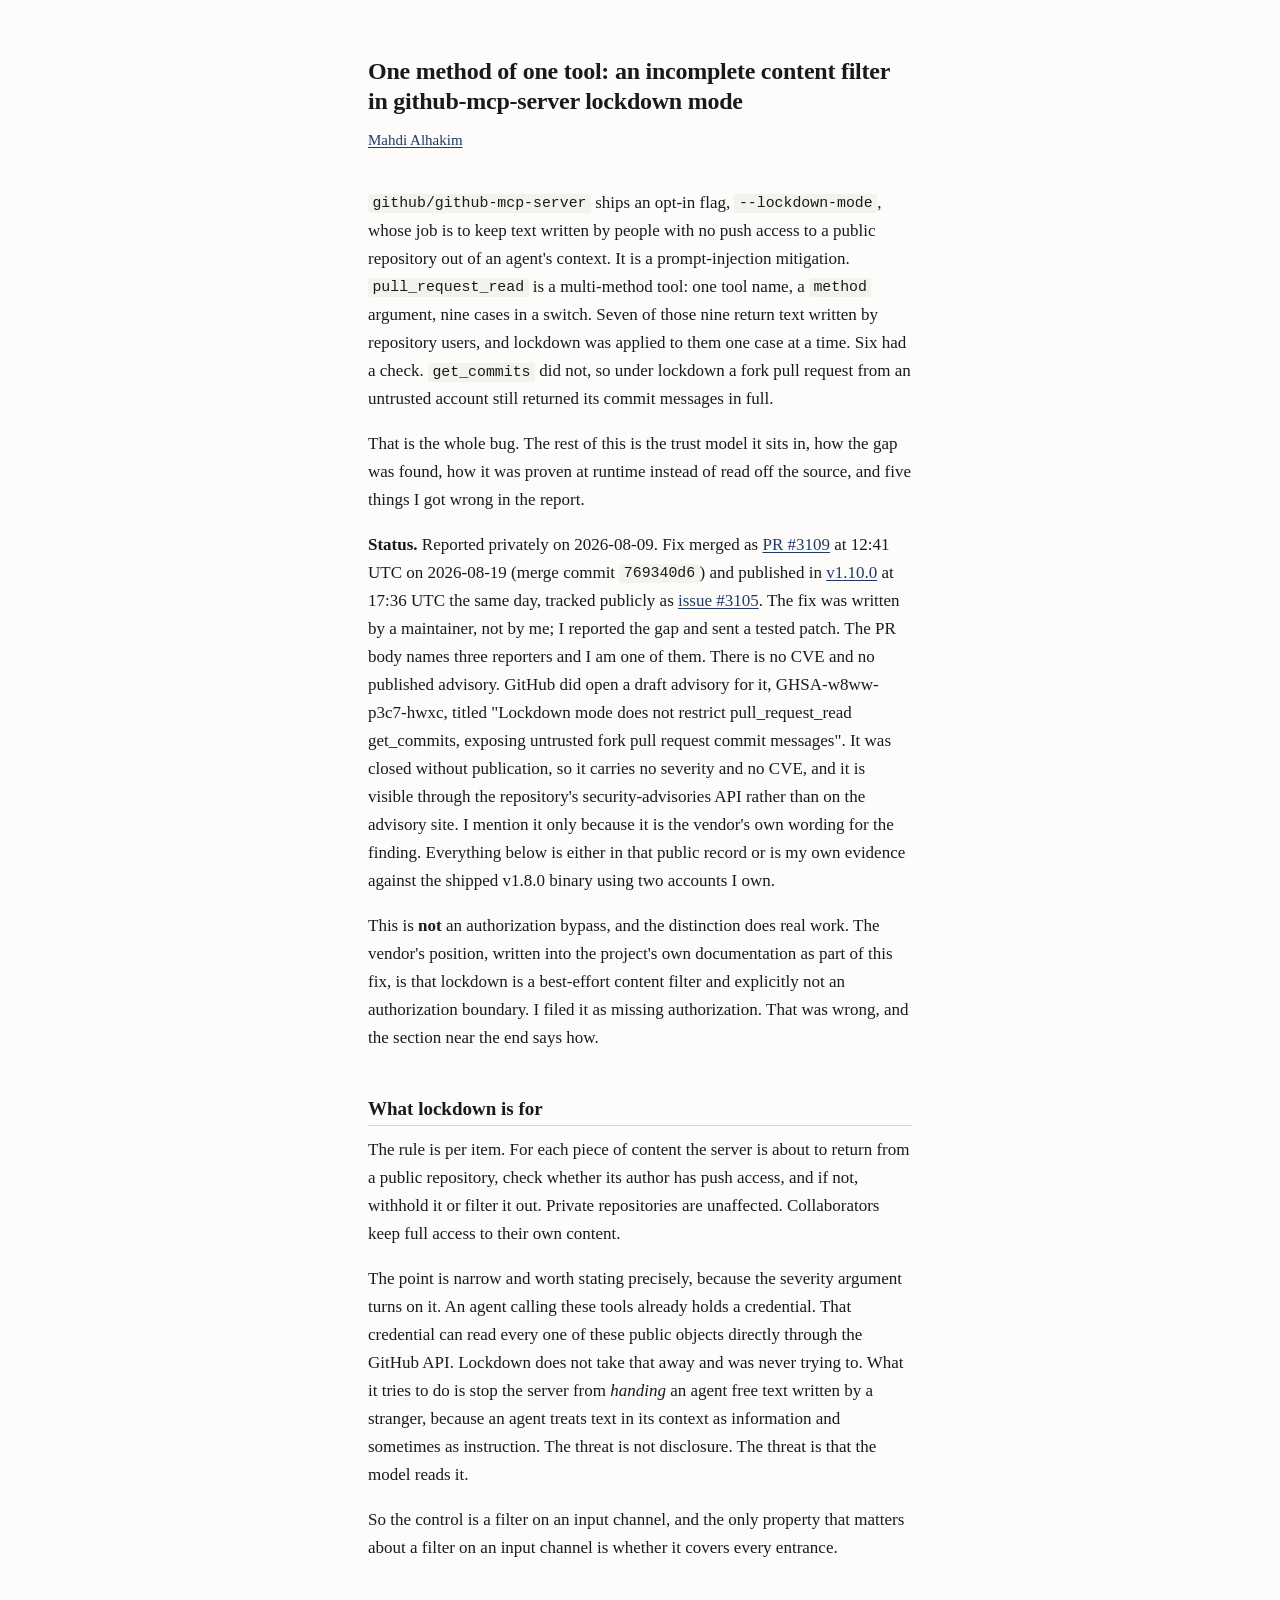
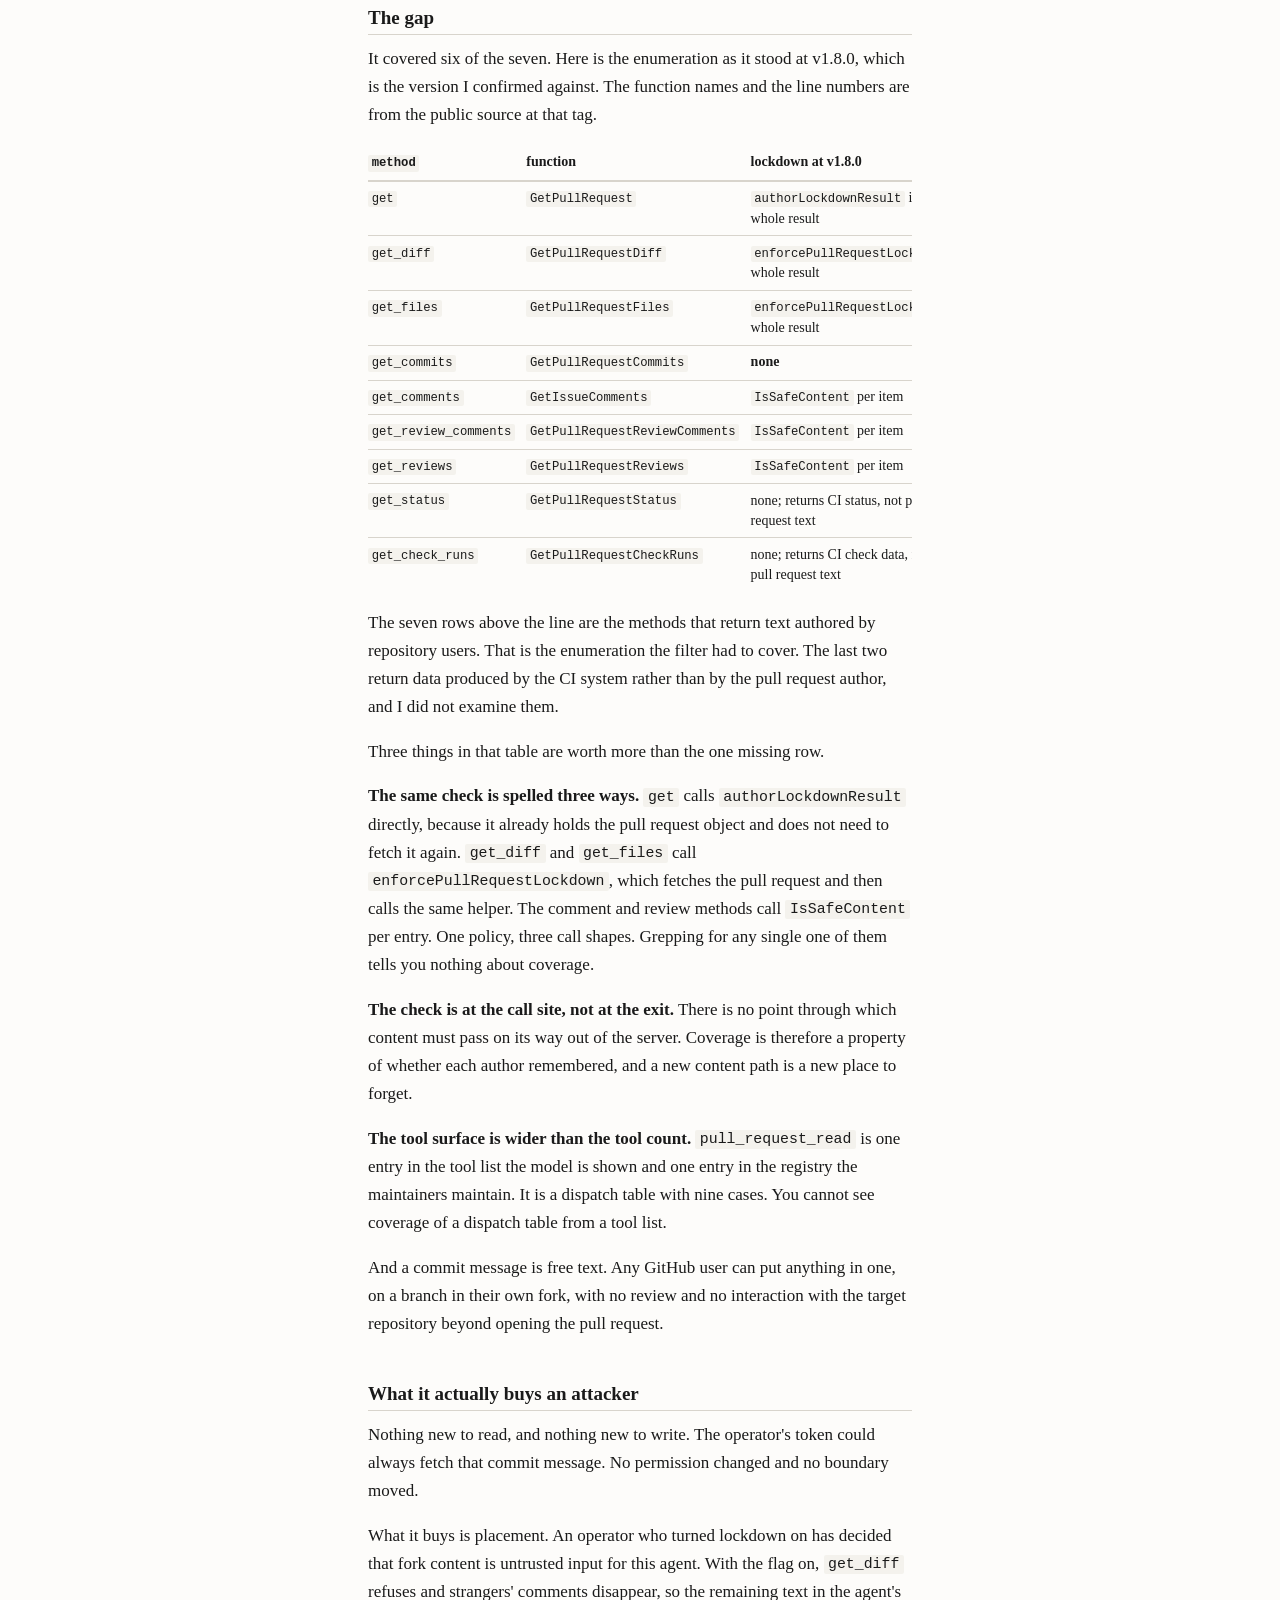
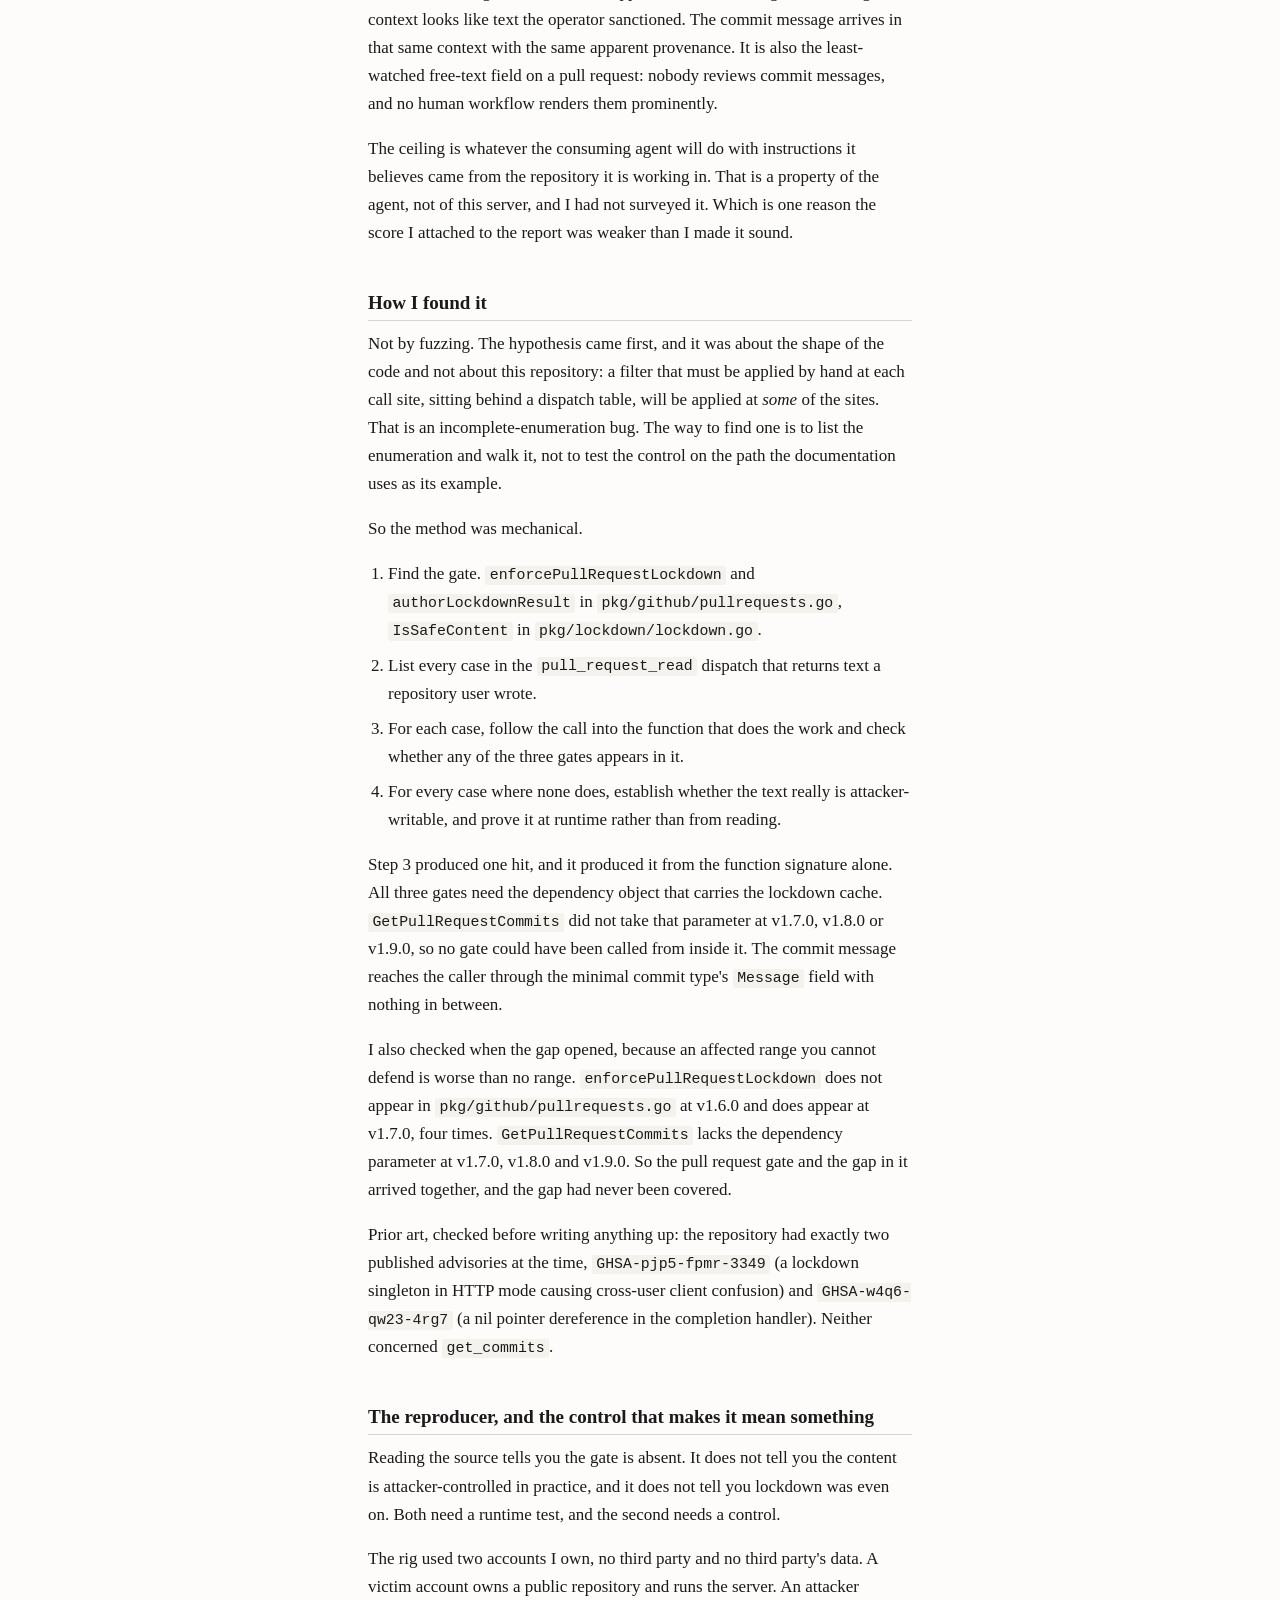
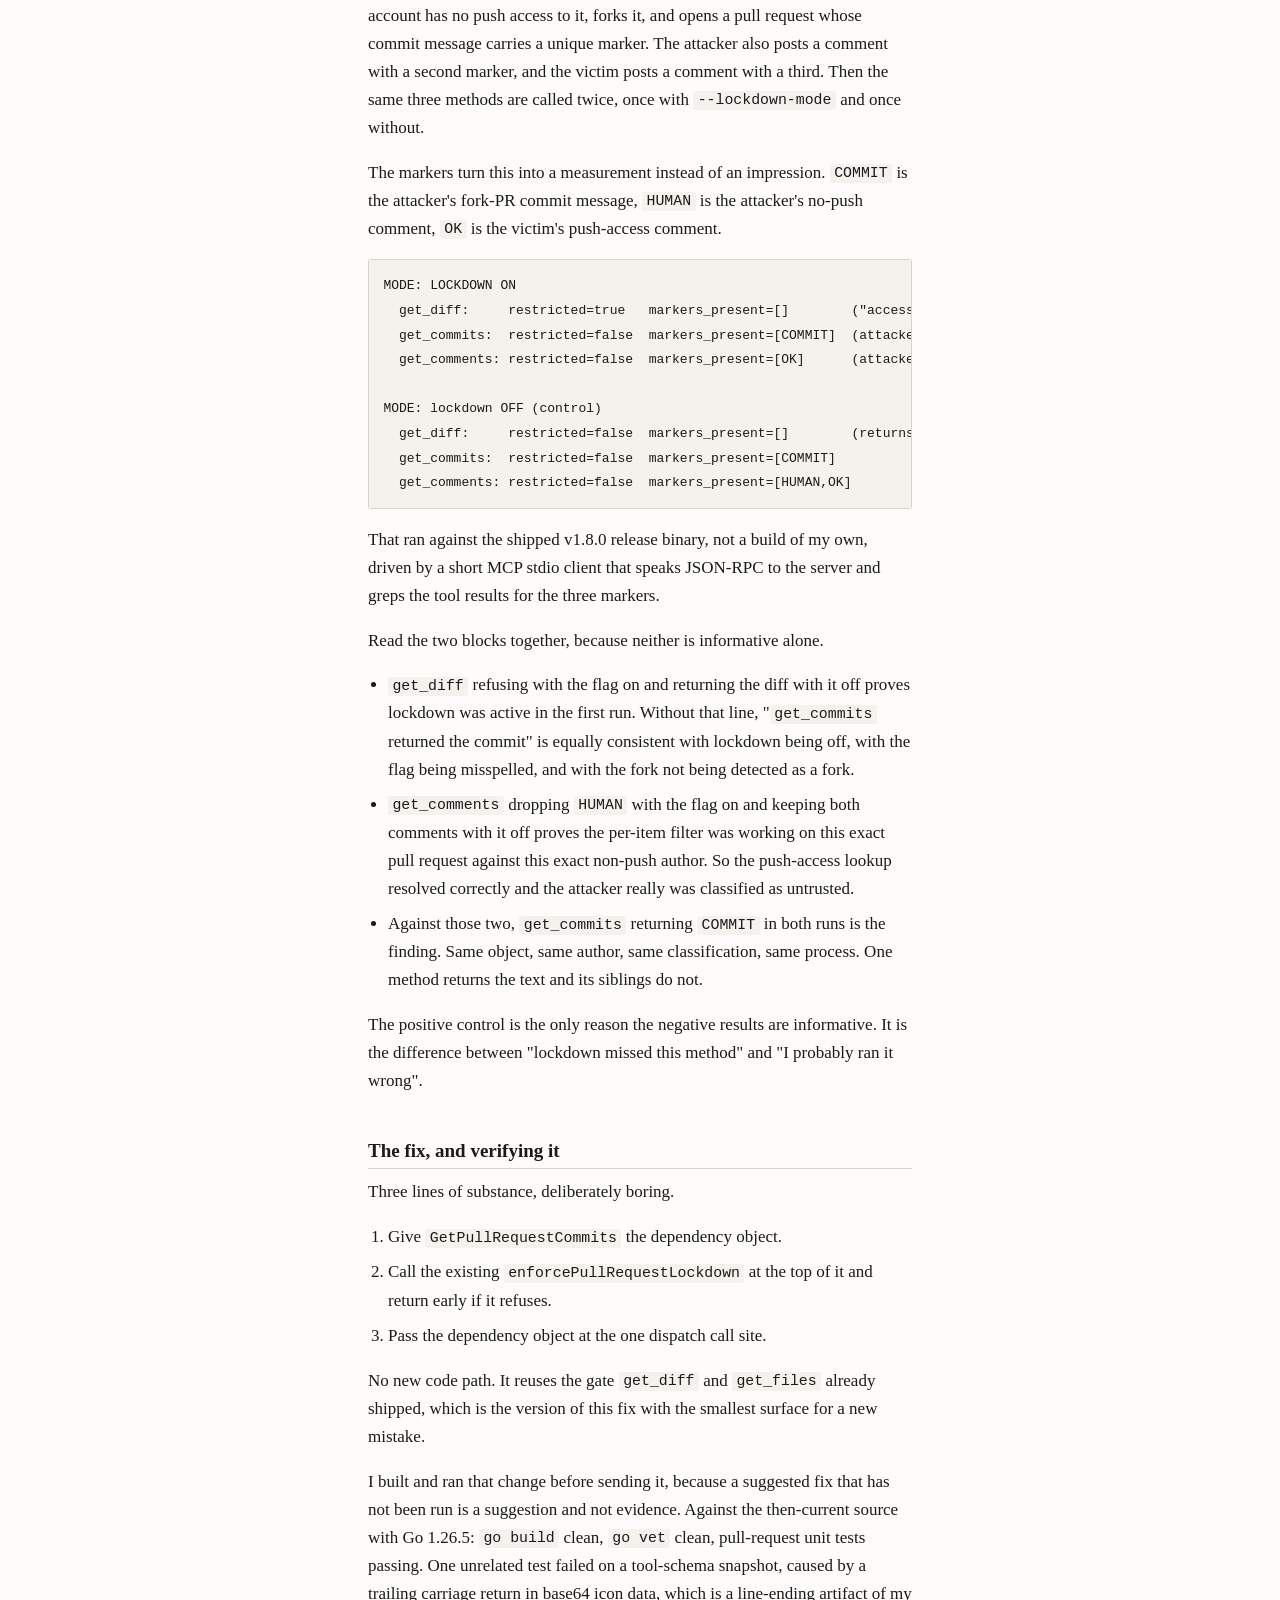
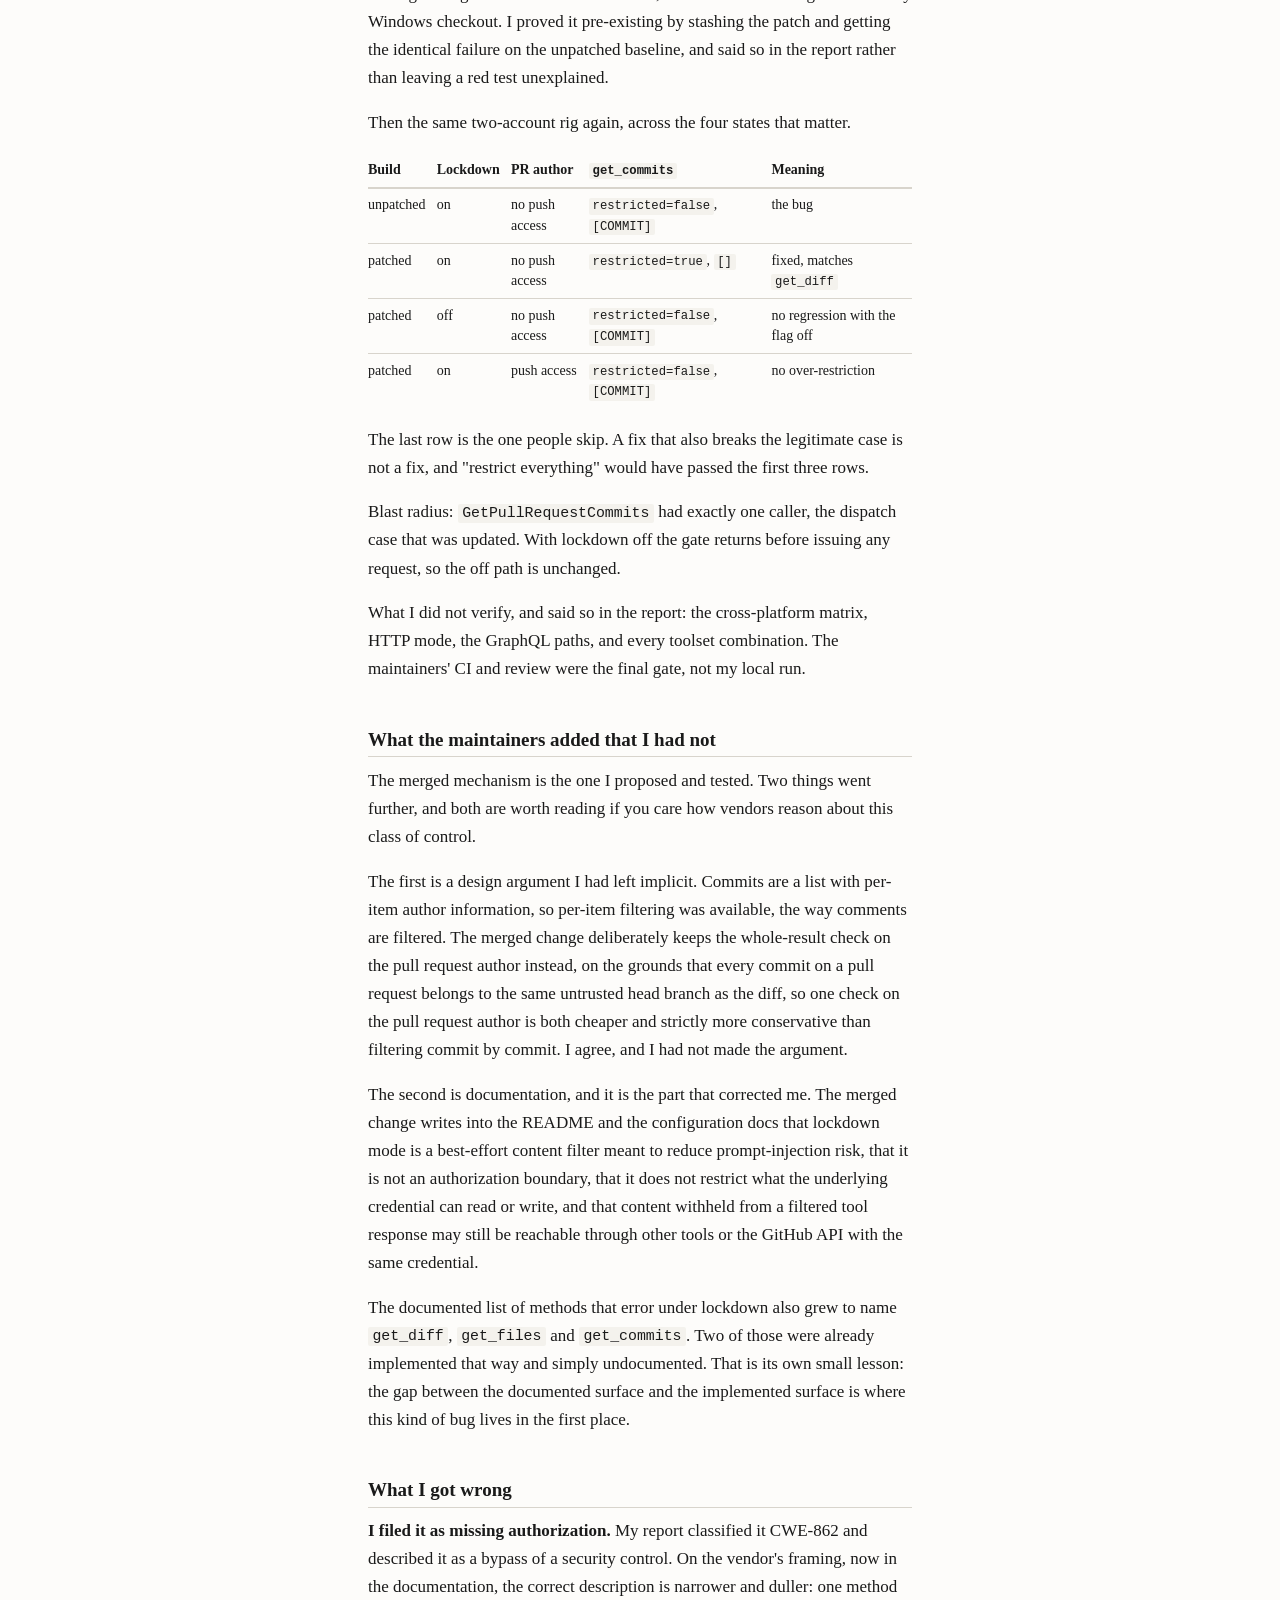
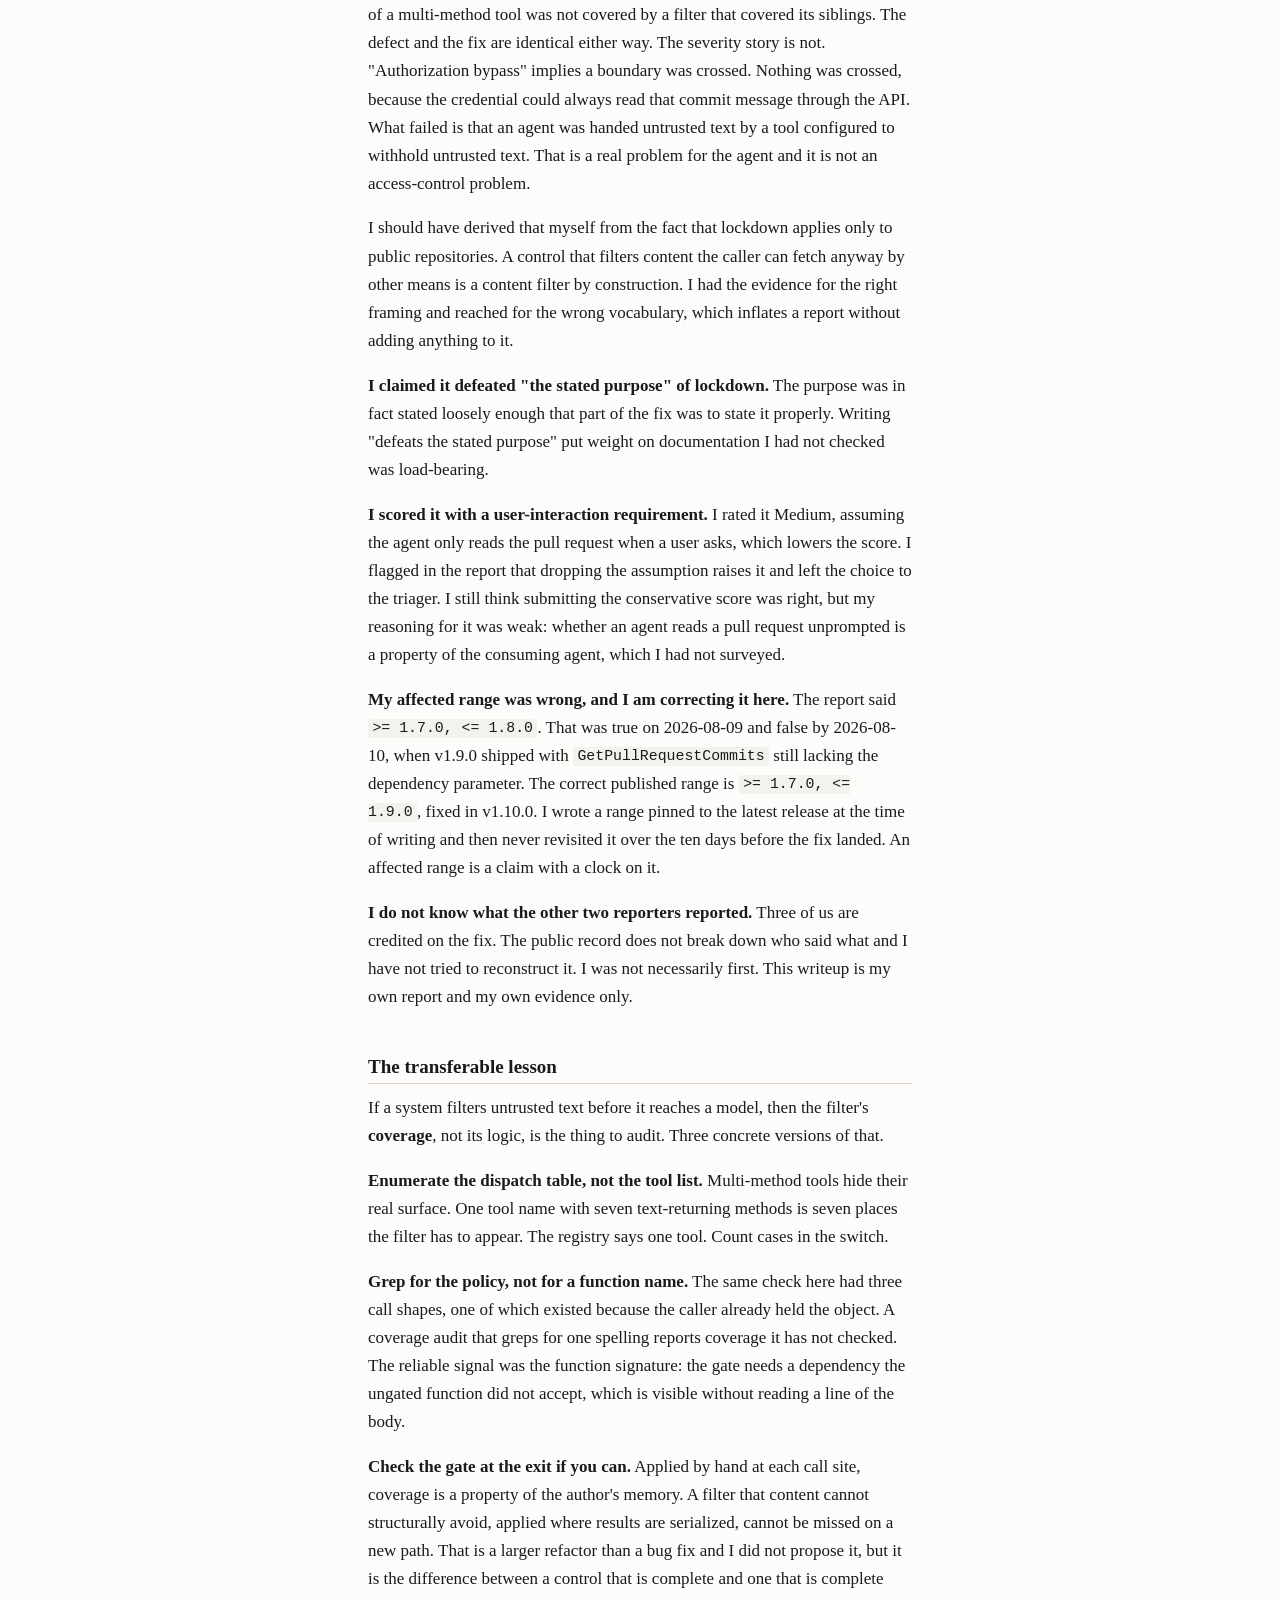
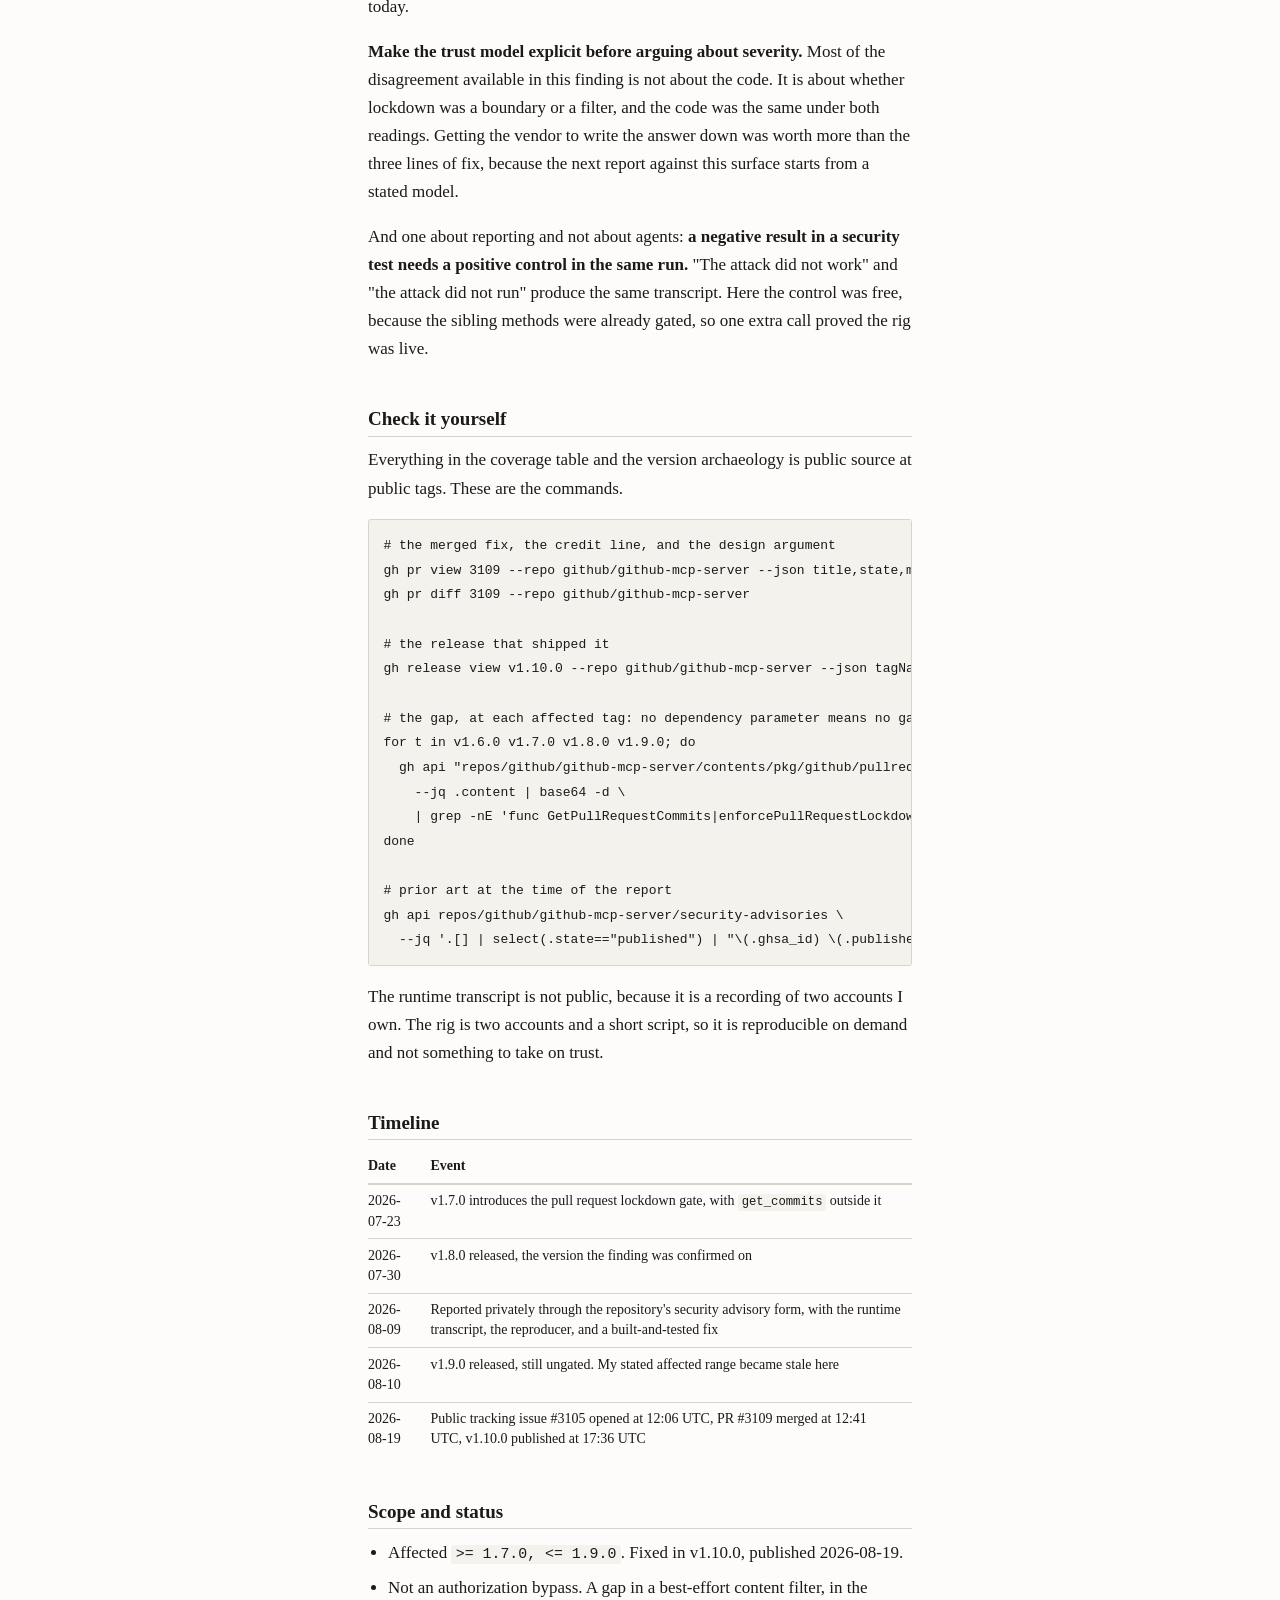
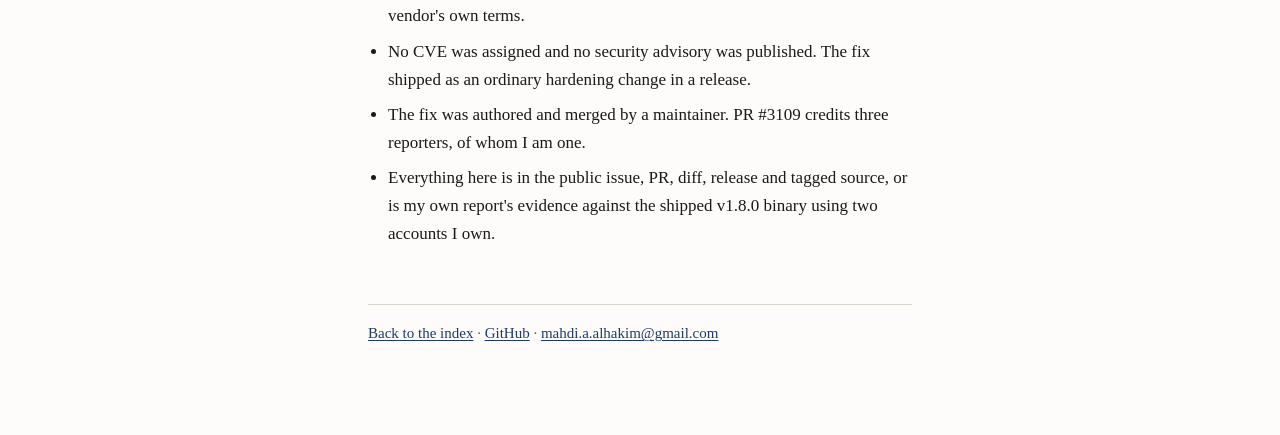
==== writeups/github-mcp-lockdown/index.html @ 11ba3018 "Writeups site Three security writeups, a landing page, and the resume. Plain HTML and one stylesheet" ====
<!doctype html>
<html lang="en">
<head>
<meta charset="utf-8">
<meta name="viewport" content="width=device-width, initial-scale=1">
<title>One method of one tool: an incomplete content filter in github-mcp-server lockdown mode | Mahdi Alhakim</title>
<meta name="description" content="An incomplete content filter in github-mcp-server lockdown mode">
<meta name="author" content="Mahdi Alhakim">
<link rel="stylesheet" href="/style.css">
</head>
<body>
<div class="wrap">
<div class="masthead">
<h1>One method of one tool: an incomplete content filter in github-mcp-server lockdown mode</h1>
<p class="meta"><a href="/">Mahdi Alhakim</a></p>
</div>

<p><code>github/github-mcp-server</code> ships an opt-in flag, <code>--lockdown-mode</code>, whose job is to keep text written by
people with no push access to a public repository out of an agent's context. It is a prompt-injection
mitigation. <code>pull_request_read</code> is a multi-method tool: one tool name, a <code>method</code> argument, nine cases in a
switch. Seven of those nine return text written by repository users, and lockdown was applied to them one
case at a time. Six had a check. <code>get_commits</code> did not, so under lockdown
a fork pull request from an untrusted account still returned its commit messages in full.</p>
<p>That is the whole bug. The rest of this is the trust model it sits in, how the gap was found, how it was
proven at runtime instead of read off the source, and five things I got wrong in the report.</p>
<p><strong>Status.</strong> Reported privately on 2026-08-09. Fix merged as
<a href="https://github.com/github/github-mcp-server/pull/3109">PR #3109</a> at 12:41 UTC on 2026-08-19 (merge commit
<code>769340d6</code>) and published in
<a href="https://github.com/github/github-mcp-server/releases/tag/v1.10.0">v1.10.0</a> at 17:36 UTC the same day,
tracked publicly as <a href="https://github.com/github/github-mcp-server/issues/3105">issue #3105</a>. The fix was
written by a maintainer, not by me; I reported the gap and sent a tested patch. The PR body names three
reporters and I am one of them. There is no CVE and no published advisory. GitHub did open a draft
advisory for it, GHSA-w8ww-p3c7-hwxc, titled "Lockdown mode does not restrict pull_request_read
get_commits, exposing untrusted fork pull request commit messages". It was closed without publication, so
it carries no severity and no CVE, and it is visible through the repository's security-advisories API
rather than on the advisory site. I mention it only because it is the vendor's own wording for the
finding. Everything below is either in that public record or is my own evidence against the shipped
v1.8.0 binary using two accounts I own.</p>
<p>This is <strong>not</strong> an authorization bypass, and the distinction does real work. The vendor's position, written
into the project's own documentation as part of this fix, is that lockdown is a best-effort content filter
and explicitly not an authorization boundary. I filed it as missing authorization. That was wrong, and the
section near the end says how.</p>
<h2>What lockdown is for</h2>
<p>The rule is per item. For each piece of content the server is about to return from a public repository,
check whether its author has push access, and if not, withhold it or filter it out. Private repositories are
unaffected. Collaborators keep full access to their own content.</p>
<p>The point is narrow and worth stating precisely, because the severity argument turns on it. An agent calling
these tools already holds a credential. That credential can read every one of these public objects directly
through the GitHub API. Lockdown does not take that away and was never trying to. What it tries to do is
stop the server from <em>handing</em> an agent free text written by a stranger, because an agent treats text in its
context as information and sometimes as instruction. The threat is not disclosure. The threat is that the
model reads it.</p>
<p>So the control is a filter on an input channel, and the only property that matters about a filter on an
input channel is whether it covers every entrance.</p>
<h2>The gap</h2>
<p>It covered six of the seven. Here is the enumeration as it stood at v1.8.0, which is the version I confirmed
against. The function names and the line numbers are from the public source at that tag.</p>
<div class="scroll"><table>
<thead>
<tr>
<th><code>method</code></th>
<th>function</th>
<th>lockdown at v1.8.0</th>
</tr>
</thead>
<tbody>
<tr>
<td><code>get</code></td>
<td><code>GetPullRequest</code></td>
<td><code>authorLockdownResult</code> inline, whole result</td>
</tr>
<tr>
<td><code>get_diff</code></td>
<td><code>GetPullRequestDiff</code></td>
<td><code>enforcePullRequestLockdown</code>, whole result</td>
</tr>
<tr>
<td><code>get_files</code></td>
<td><code>GetPullRequestFiles</code></td>
<td><code>enforcePullRequestLockdown</code>, whole result</td>
</tr>
<tr>
<td><code>get_commits</code></td>
<td><code>GetPullRequestCommits</code></td>
<td><strong>none</strong></td>
</tr>
<tr>
<td><code>get_comments</code></td>
<td><code>GetIssueComments</code></td>
<td><code>IsSafeContent</code> per item</td>
</tr>
<tr>
<td><code>get_review_comments</code></td>
<td><code>GetPullRequestReviewComments</code></td>
<td><code>IsSafeContent</code> per item</td>
</tr>
<tr>
<td><code>get_reviews</code></td>
<td><code>GetPullRequestReviews</code></td>
<td><code>IsSafeContent</code> per item</td>
</tr>
<tr>
<td><code>get_status</code></td>
<td><code>GetPullRequestStatus</code></td>
<td>none; returns CI status, not pull request text</td>
</tr>
<tr>
<td><code>get_check_runs</code></td>
<td><code>GetPullRequestCheckRuns</code></td>
<td>none; returns CI check data, not pull request text</td>
</tr>
</tbody>
</table></div>
<p>The seven rows above the line are the methods that return text authored by repository users. That is the
enumeration the filter had to cover. The last two return data produced by the CI system rather than by the
pull request author, and I did not examine them.</p>
<p>Three things in that table are worth more than the one missing row.</p>
<p><strong>The same check is spelled three ways.</strong> <code>get</code> calls <code>authorLockdownResult</code> directly, because it already
holds the pull request object and does not need to fetch it again. <code>get_diff</code> and <code>get_files</code> call
<code>enforcePullRequestLockdown</code>, which fetches the pull request and then calls the same helper. The comment and
review methods call <code>IsSafeContent</code> per entry. One policy, three call shapes. Grepping for any single one of
them tells you nothing about coverage.</p>
<p><strong>The check is at the call site, not at the exit.</strong> There is no point through which content must pass on its
way out of the server. Coverage is therefore a property of whether each author remembered, and a new content
path is a new place to forget.</p>
<p><strong>The tool surface is wider than the tool count.</strong> <code>pull_request_read</code> is one entry in the tool list the
model is shown and one entry in the registry the maintainers maintain. It is a dispatch table with nine
cases. You cannot see coverage of a dispatch table from a tool list.</p>
<p>And a commit message is free text. Any GitHub user can put anything in one, on a branch in their own fork,
with no review and no interaction with the target repository beyond opening the pull request.</p>
<h2>What it actually buys an attacker</h2>
<p>Nothing new to read, and nothing new to write. The operator's token could always fetch that commit message.
No permission changed and no boundary moved.</p>
<p>What it buys is placement. An operator who turned lockdown on has decided that fork content is untrusted
input for this agent. With the flag on, <code>get_diff</code> refuses and strangers' comments disappear, so the
remaining text in the agent's context looks like text the operator sanctioned. The commit message arrives in
that same context with the same apparent provenance. It is also the least-watched free-text field on a pull
request: nobody reviews commit messages, and no human workflow renders them prominently.</p>
<p>The ceiling is whatever the consuming agent will do with instructions it believes came from the repository
it is working in. That is a property of the agent, not of this server, and I had not surveyed it. Which is
one reason the score I attached to the report was weaker than I made it sound.</p>
<h2>How I found it</h2>
<p>Not by fuzzing. The hypothesis came first, and it was about the shape of the code and not about this
repository: a filter that must be applied by hand at each call site, sitting behind a dispatch table, will
be applied at <em>some</em> of the sites. That is an incomplete-enumeration bug. The way to find one is to list the
enumeration and walk it, not to test the control on the path the documentation uses as its example.</p>
<p>So the method was mechanical.</p>
<ol>
<li>Find the gate. <code>enforcePullRequestLockdown</code> and <code>authorLockdownResult</code> in <code>pkg/github/pullrequests.go</code>,
   <code>IsSafeContent</code> in <code>pkg/lockdown/lockdown.go</code>.</li>
<li>List every case in the <code>pull_request_read</code> dispatch that returns text a repository user wrote.</li>
<li>For each case, follow the call into the function that does the work and check whether any of the three
   gates appears in it.</li>
<li>For every case where none does, establish whether the text really is attacker-writable, and prove it at
   runtime rather than from reading.</li>
</ol>
<p>Step 3 produced one hit, and it produced it from the function signature alone. All three gates need the
dependency object that carries the lockdown cache. <code>GetPullRequestCommits</code> did not take that parameter at
v1.7.0, v1.8.0 or v1.9.0, so no gate could have been called from inside it. The commit message reaches the
caller through the minimal commit type's <code>Message</code> field with nothing in between.</p>
<p>I also checked when the gap opened, because an affected range you cannot defend is worse than no range.
<code>enforcePullRequestLockdown</code> does not appear in <code>pkg/github/pullrequests.go</code> at v1.6.0 and does appear at
v1.7.0, four times. <code>GetPullRequestCommits</code> lacks the dependency parameter at v1.7.0, v1.8.0 and v1.9.0. So
the pull request gate and the gap in it arrived together, and the gap had never been covered.</p>
<p>Prior art, checked before writing anything up: the repository had exactly two published advisories at the
time, <code>GHSA-pjp5-fpmr-3349</code> (a lockdown singleton in HTTP mode causing cross-user client confusion) and
<code>GHSA-w4q6-qw23-4rg7</code> (a nil pointer dereference in the completion handler). Neither concerned
<code>get_commits</code>.</p>
<h2>The reproducer, and the control that makes it mean something</h2>
<p>Reading the source tells you the gate is absent. It does not tell you the content is attacker-controlled in
practice, and it does not tell you lockdown was even on. Both need a runtime test, and the second needs a
control.</p>
<p>The rig used two accounts I own, no third party and no third party's data. A victim account owns a public
repository and runs the server. An attacker account has no push access to it, forks it, and opens a pull
request whose commit message carries a unique marker. The attacker also posts a comment with a second
marker, and the victim posts a comment with a third. Then the same three methods are called twice, once with
<code>--lockdown-mode</code> and once without.</p>
<p>The markers turn this into a measurement instead of an impression. <code>COMMIT</code> is the attacker's fork-PR
commit message, <code>HUMAN</code> is the attacker's no-push comment, <code>OK</code> is the victim's push-access comment.</p>
<pre><code>MODE: LOCKDOWN ON
  get_diff:     restricted=true   markers_present=[]        (&quot;access to pull request is restricted by lockdown mode&quot;)
  get_commits:  restricted=false  markers_present=[COMMIT]  (attacker commit message returned)
  get_comments: restricted=false  markers_present=[OK]      (attacker no-push comment filtered; victim comment kept)

MODE: lockdown OFF (control)
  get_diff:     restricted=false  markers_present=[]        (returns the diff)
  get_commits:  restricted=false  markers_present=[COMMIT]
  get_comments: restricted=false  markers_present=[HUMAN,OK]
</code></pre>
<p>That ran against the shipped v1.8.0 release binary, not a build of my own, driven by a short MCP stdio
client that speaks JSON-RPC to the server and greps the tool results for the three markers.</p>
<p>Read the two blocks together, because neither is informative alone.</p>
<ul>
<li><code>get_diff</code> refusing with the flag on and returning the diff with it off proves lockdown was active in the
  first run. Without that line, "<code>get_commits</code> returned the commit" is equally consistent with lockdown
  being off, with the flag being misspelled, and with the fork not being detected as a fork.</li>
<li><code>get_comments</code> dropping <code>HUMAN</code> with the flag on and keeping both comments with it off proves the per-item
  filter was working on this exact pull request against this exact non-push author. So the push-access
  lookup resolved correctly and the attacker really was classified as untrusted.</li>
<li>Against those two, <code>get_commits</code> returning <code>COMMIT</code> in both runs is the finding. Same object, same author,
  same classification, same process. One method returns the text and its siblings do not.</li>
</ul>
<p>The positive control is the only reason the negative results are informative. It is the difference between
"lockdown missed this method" and "I probably ran it wrong".</p>
<h2>The fix, and verifying it</h2>
<p>Three lines of substance, deliberately boring.</p>
<ol>
<li>Give <code>GetPullRequestCommits</code> the dependency object.</li>
<li>Call the existing <code>enforcePullRequestLockdown</code> at the top of it and return early if it refuses.</li>
<li>Pass the dependency object at the one dispatch call site.</li>
</ol>
<p>No new code path. It reuses the gate <code>get_diff</code> and <code>get_files</code> already shipped, which is the version of
this fix with the smallest surface for a new mistake.</p>
<p>I built and ran that change before sending it, because a suggested fix that has not been run is a suggestion
and not evidence. Against the then-current source with Go 1.26.5: <code>go build</code> clean, <code>go vet</code> clean,
pull-request unit tests passing. One unrelated test failed on a tool-schema snapshot, caused by a trailing
carriage return in base64 icon data, which is a line-ending artifact of my Windows checkout. I proved it
pre-existing by stashing the patch and getting the identical failure on the unpatched baseline, and said so
in the report rather than leaving a red test unexplained.</p>
<p>Then the same two-account rig again, across the four states that matter.</p>
<div class="scroll"><table>
<thead>
<tr>
<th>Build</th>
<th>Lockdown</th>
<th>PR author</th>
<th><code>get_commits</code></th>
<th>Meaning</th>
</tr>
</thead>
<tbody>
<tr>
<td>unpatched</td>
<td>on</td>
<td>no push access</td>
<td><code>restricted=false</code>, <code>[COMMIT]</code></td>
<td>the bug</td>
</tr>
<tr>
<td>patched</td>
<td>on</td>
<td>no push access</td>
<td><code>restricted=true</code>, <code>[]</code></td>
<td>fixed, matches <code>get_diff</code></td>
</tr>
<tr>
<td>patched</td>
<td>off</td>
<td>no push access</td>
<td><code>restricted=false</code>, <code>[COMMIT]</code></td>
<td>no regression with the flag off</td>
</tr>
<tr>
<td>patched</td>
<td>on</td>
<td>push access</td>
<td><code>restricted=false</code>, <code>[COMMIT]</code></td>
<td>no over-restriction</td>
</tr>
</tbody>
</table></div>
<p>The last row is the one people skip. A fix that also breaks the legitimate case is not a fix, and
"restrict everything" would have passed the first three rows.</p>
<p>Blast radius: <code>GetPullRequestCommits</code> had exactly one caller, the dispatch case that was updated. With
lockdown off the gate returns before issuing any request, so the off path is unchanged.</p>
<p>What I did not verify, and said so in the report: the cross-platform matrix, HTTP mode, the GraphQL paths,
and every toolset combination. The maintainers' CI and review were the final gate, not my local run.</p>
<h2>What the maintainers added that I had not</h2>
<p>The merged mechanism is the one I proposed and tested. Two things went further, and both are worth reading
if you care how vendors reason about this class of control.</p>
<p>The first is a design argument I had left implicit. Commits are a list with per-item author information, so
per-item filtering was available, the way comments are filtered. The merged change deliberately keeps the
whole-result check on the pull request author instead, on the grounds that every commit on a pull request
belongs to the same untrusted head branch as the diff, so one check on the pull request author is both
cheaper and strictly more conservative than filtering commit by commit. I agree, and I had not made the
argument.</p>
<p>The second is documentation, and it is the part that corrected me. The merged change writes into the README
and the configuration docs that lockdown mode is a best-effort content filter meant to reduce
prompt-injection risk, that it is not an authorization boundary, that it does not restrict what the
underlying credential can read or write, and that content withheld from a filtered tool response may still
be reachable through other tools or the GitHub API with the same credential.</p>
<p>The documented list of methods that error under lockdown also grew to name <code>get_diff</code>, <code>get_files</code> and
<code>get_commits</code>. Two of those were already implemented that way and simply undocumented. That is its own
small lesson: the gap between the documented surface and the implemented surface is where this kind of bug
lives in the first place.</p>
<h2>What I got wrong</h2>
<p><strong>I filed it as missing authorization.</strong> My report classified it CWE-862 and described it as a bypass of a
security control. On the vendor's framing, now in the documentation, the correct description is narrower and
duller: one method of a multi-method tool was not covered by a filter that covered its siblings. The defect
and the fix are identical either way. The severity story is not. "Authorization bypass" implies a boundary
was crossed. Nothing was crossed, because the credential could always read that commit message through the
API. What failed is that an agent was handed untrusted text by a tool configured to withhold untrusted text.
That is a real problem for the agent and it is not an access-control problem.</p>
<p>I should have derived that myself from the fact that lockdown applies only to public repositories. A control
that filters content the caller can fetch anyway by other means is a content filter by construction. I had
the evidence for the right framing and reached for the wrong vocabulary, which inflates a report without
adding anything to it.</p>
<p><strong>I claimed it defeated "the stated purpose" of lockdown.</strong> The purpose was in fact stated loosely enough
that part of the fix was to state it properly. Writing "defeats the stated purpose" put weight on
documentation I had not checked was load-bearing.</p>
<p><strong>I scored it with a user-interaction requirement.</strong> I rated it Medium, assuming the agent only reads the
pull request when a user asks, which lowers the score. I flagged in the report that dropping the assumption
raises it and left the choice to the triager. I still think submitting the conservative score was right, but
my reasoning for it was weak: whether an agent reads a pull request unprompted is a property of the
consuming agent, which I had not surveyed.</p>
<p><strong>My affected range was wrong, and I am correcting it here.</strong> The report said <code>&gt;= 1.7.0, &lt;= 1.8.0</code>. That was
true on 2026-08-09 and false by 2026-08-10, when v1.9.0 shipped with <code>GetPullRequestCommits</code> still lacking
the dependency parameter. The correct published range is <code>&gt;= 1.7.0, &lt;= 1.9.0</code>, fixed in v1.10.0. I wrote a
range pinned to the latest release at the time of writing and then never revisited it over the ten days
before the fix landed. An affected range is a claim with a clock on it.</p>
<p><strong>I do not know what the other two reporters reported.</strong> Three of us are credited on the fix. The public
record does not break down who said what and I have not tried to reconstruct it. I was not necessarily
first. This writeup is my own report and my own evidence only.</p>
<h2>The transferable lesson</h2>
<p>If a system filters untrusted text before it reaches a model, then the filter's <strong>coverage</strong>, not its logic,
is the thing to audit. Three concrete versions of that.</p>
<p><strong>Enumerate the dispatch table, not the tool list.</strong> Multi-method tools hide their real surface. One tool
name with seven text-returning methods is seven places the filter has to appear. The registry says one tool.
Count cases in the switch.</p>
<p><strong>Grep for the policy, not for a function name.</strong> The same check here had three call shapes, one of which
existed because the caller already held the object. A coverage audit that greps for one spelling reports
coverage it has not checked. The reliable signal was the function signature: the gate needs a dependency the
ungated function did not accept, which is visible without reading a line of the body.</p>
<p><strong>Check the gate at the exit if you can.</strong> Applied by hand at each call site, coverage is a property of the
author's memory. A filter that content cannot structurally avoid, applied where results are serialized,
cannot be missed on a new path. That is a larger refactor than a bug fix and I did not propose it, but it is
the difference between a control that is complete and one that is complete today.</p>
<p><strong>Make the trust model explicit before arguing about severity.</strong> Most of the disagreement available in this
finding is not about the code. It is about whether lockdown was a boundary or a filter, and the code was the
same under both readings. Getting the vendor to write the answer down was worth more than the three lines of
fix, because the next report against this surface starts from a stated model.</p>
<p>And one about reporting and not about agents: <strong>a negative result in a security test needs a positive
control in the same run.</strong> "The attack did not work" and "the attack did not run" produce the same
transcript. Here the control was free, because the sibling methods were already gated, so one extra call
proved the rig was live.</p>
<h2>Check it yourself</h2>
<p>Everything in the coverage table and the version archaeology is public source at public tags. These are the
commands.</p>
<pre><code class="language-bash"># the merged fix, the credit line, and the design argument
gh pr view 3109 --repo github/github-mcp-server --json title,state,mergedAt,mergeCommit,body
gh pr diff 3109 --repo github/github-mcp-server

# the release that shipped it
gh release view v1.10.0 --repo github/github-mcp-server --json tagName,publishedAt,body

# the gap, at each affected tag: no dependency parameter means no gate could be called
for t in v1.6.0 v1.7.0 v1.8.0 v1.9.0; do
  gh api &quot;repos/github/github-mcp-server/contents/pkg/github/pullrequests.go?ref=$t&quot; \
    --jq .content | base64 -d \
    | grep -nE 'func GetPullRequestCommits|enforcePullRequestLockdown'
done

# prior art at the time of the report
gh api repos/github/github-mcp-server/security-advisories \
  --jq '.[] | select(.state==&quot;published&quot;) | &quot;\(.ghsa_id) \(.published_at) \(.summary)&quot;'
</code></pre>
<p>The runtime transcript is not public, because it is a recording of two accounts I own. The rig is two
accounts and a short script, so it is reproducible on demand and not something to take on trust.</p>
<h2>Timeline</h2>
<div class="scroll"><table>
<thead>
<tr>
<th>Date</th>
<th>Event</th>
</tr>
</thead>
<tbody>
<tr>
<td>2026-07-23</td>
<td>v1.7.0 introduces the pull request lockdown gate, with <code>get_commits</code> outside it</td>
</tr>
<tr>
<td>2026-07-30</td>
<td>v1.8.0 released, the version the finding was confirmed on</td>
</tr>
<tr>
<td>2026-08-09</td>
<td>Reported privately through the repository's security advisory form, with the runtime transcript, the reproducer, and a built-and-tested fix</td>
</tr>
<tr>
<td>2026-08-10</td>
<td>v1.9.0 released, still ungated. My stated affected range became stale here</td>
</tr>
<tr>
<td>2026-08-19</td>
<td>Public tracking issue #3105 opened at 12:06 UTC, PR #3109 merged at 12:41 UTC, v1.10.0 published at 17:36 UTC</td>
</tr>
</tbody>
</table></div>
<h2>Scope and status</h2>
<ul>
<li>Affected <code>&gt;= 1.7.0, &lt;= 1.9.0</code>. Fixed in v1.10.0, published 2026-08-19.</li>
<li>Not an authorization bypass. A gap in a best-effort content filter, in the vendor's own terms.</li>
<li>No CVE was assigned and no security advisory was published. The fix shipped as an ordinary hardening
  change in a release.</li>
<li>The fix was authored and merged by a maintainer. PR #3109 credits three reporters, of whom I am one.</li>
<li>Everything here is in the public issue, PR, diff, release and tagged source, or is my own report's
  evidence against the shipped v1.8.0 binary using two accounts I own.</li>
</ul>
<div class="foot">
<a href="/">Back to the index</a> &middot; <a href="https://github.com/mahdi-al-hakim">GitHub</a> &middot; <a href="mailto:mahdi.a.alhakim@gmail.com">mahdi.a.alhakim@gmail.com</a>
</div>
</div>
</body>
</html>
---- style.css ----
/* Plain, text-first, no framework. The reader came for the writeups.
   Design constraints taken from sites that hold up for this audience:
   a narrow measure, real body text, almost no colour, and nothing that
   moves. No gradients, no cards, no hero, no scroll animation. */

:root {
  --ink: #1a1a1a;
  --muted: #5c5c5c;
  --rule: #d8d4cc;
  --paper: #fdfcfa;
  --link: #1f3a68;
  --code-bg: #f4f2ed;
  --measure: 34rem;
}

@media (prefers-color-scheme: dark) {
  :root {
    --ink: #e4e1db;
    --muted: #9a958c;
    --rule: #3a3833;
    --paper: #16161a;
    --link: #93b4e8;
    --code-bg: #20201f;
  }
}

*, *::before, *::after { box-sizing: border-box; }

html { -webkit-text-size-adjust: 100%; }

body {
  margin: 0;
  padding: 3.5rem 1.25rem 6rem;
  background: var(--paper);
  color: var(--ink);
  font: 1.0625rem/1.65 Charter, "Bitstream Charter", "Sitka Text", Cambria,
        Georgia, "Times New Roman", serif;
  -moz-osx-font-smoothing: grayscale;
}

.wrap { max-width: var(--measure); margin: 0 auto; }

/* ---------- headings ---------- */

h1, h2, h3 {
  line-height: 1.25;
  font-weight: 600;
  margin: 0;
}

h1 {
  font-size: 1.5rem;
  letter-spacing: -0.01em;
  margin-bottom: 0.75rem;
}

h2 {
  font-size: 1.1875rem;
  margin: 2.75rem 0 0.6rem;
  padding-bottom: 0.3rem;
  border-bottom: 1px solid var(--rule);
}

h3 {
  font-size: 1.0625rem;
  margin: 1.9rem 0 0.4rem;
}

p { margin: 0 0 1.05rem; }

/* ---------- links ---------- */

a { color: var(--link); text-decoration: underline; text-underline-offset: 2px; }
a:hover { text-decoration-thickness: 2px; }
a:focus-visible { outline: 2px solid var(--link); outline-offset: 2px; }

/* ---------- the masthead ---------- */

.masthead { margin-bottom: 2.25rem; }

.lede {
  font-size: 1.1875rem;
  line-height: 1.5;
  margin-bottom: 1.1rem;
}

.meta {
  font-size: 0.9375rem;
  color: var(--muted);
  margin: 0;
}

.meta a { color: var(--link); }

/* ---------- lists ---------- */

ul, ol { margin: 0 0 1.05rem; padding-left: 1.25rem; }
li { margin-bottom: 0.45rem; }
li > ul, li > ol { margin-top: 0.45rem; }

/* ---------- the writeup index ---------- */

.entry { margin-bottom: 2.1rem; }
.entry h2 { border: 0; margin: 0 0 0.35rem; padding: 0; font-size: 1.125rem; }
.entry p { margin-bottom: 0.4rem; }

.status {
  font-size: 0.875rem;
  color: var(--muted);
}

/* ---------- code ---------- */

code {
  font-family: "SF Mono", SFMono-Regular, ui-monospace, "Cascadia Mono",
               Menlo, Consolas, monospace;
  font-size: 0.875em;
  background: var(--code-bg);
  padding: 0.1em 0.3em;
  border-radius: 2px;
}

pre {
  background: var(--code-bg);
  border: 1px solid var(--rule);
  border-radius: 3px;
  padding: 0.8rem 0.9rem;
  overflow-x: auto;
  margin: 0 0 1.05rem;
  line-height: 1.45;
}

pre code {
  background: none;
  padding: 0;
  font-size: 0.8125rem;
}

/* ---------- tables: these writeups lean on them ---------- */

.scroll { overflow-x: auto; margin: 0 0 1.05rem; }

table {
  border-collapse: collapse;
  font-size: 0.875rem;
  line-height: 1.45;
  min-width: 100%;
}

th, td {
  border-bottom: 1px solid var(--rule);
  padding: 0.4rem 0.7rem 0.4rem 0;
  text-align: left;
  vertical-align: top;
}

th { font-weight: 600; border-bottom-width: 2px; }
tbody tr:last-child td { border-bottom: 0; }

/* ---------- quotes ---------- */

blockquote {
  margin: 0 0 1.05rem;
  padding-left: 0.9rem;
  border-left: 2px solid var(--rule);
  color: var(--muted);
}

blockquote p:last-child { margin-bottom: 0; }

hr { border: 0; border-top: 1px solid var(--rule); margin: 2.25rem 0; }

/* ---------- footer ---------- */

.foot {
  margin-top: 3.5rem;
  padding-top: 1rem;
  border-top: 1px solid var(--rule);
  font-size: 0.9375rem;
  color: var(--muted);
}

.foot a { color: var(--link); }

/* ---------- small screens ---------- */

@media (max-width: 34rem) {
  body { padding: 2.25rem 1rem 4rem; font-size: 1rem; }
  h1 { font-size: 1.375rem; }
  .lede { font-size: 1.0625rem; }
  table { font-size: 0.8125rem; }
}

/* ---------- print ---------- */

@media print {
  body { background: #fff; color: #000; padding: 0; font-size: 11pt; }
  a { color: #000; }
  pre, table { page-break-inside: avoid; }
}
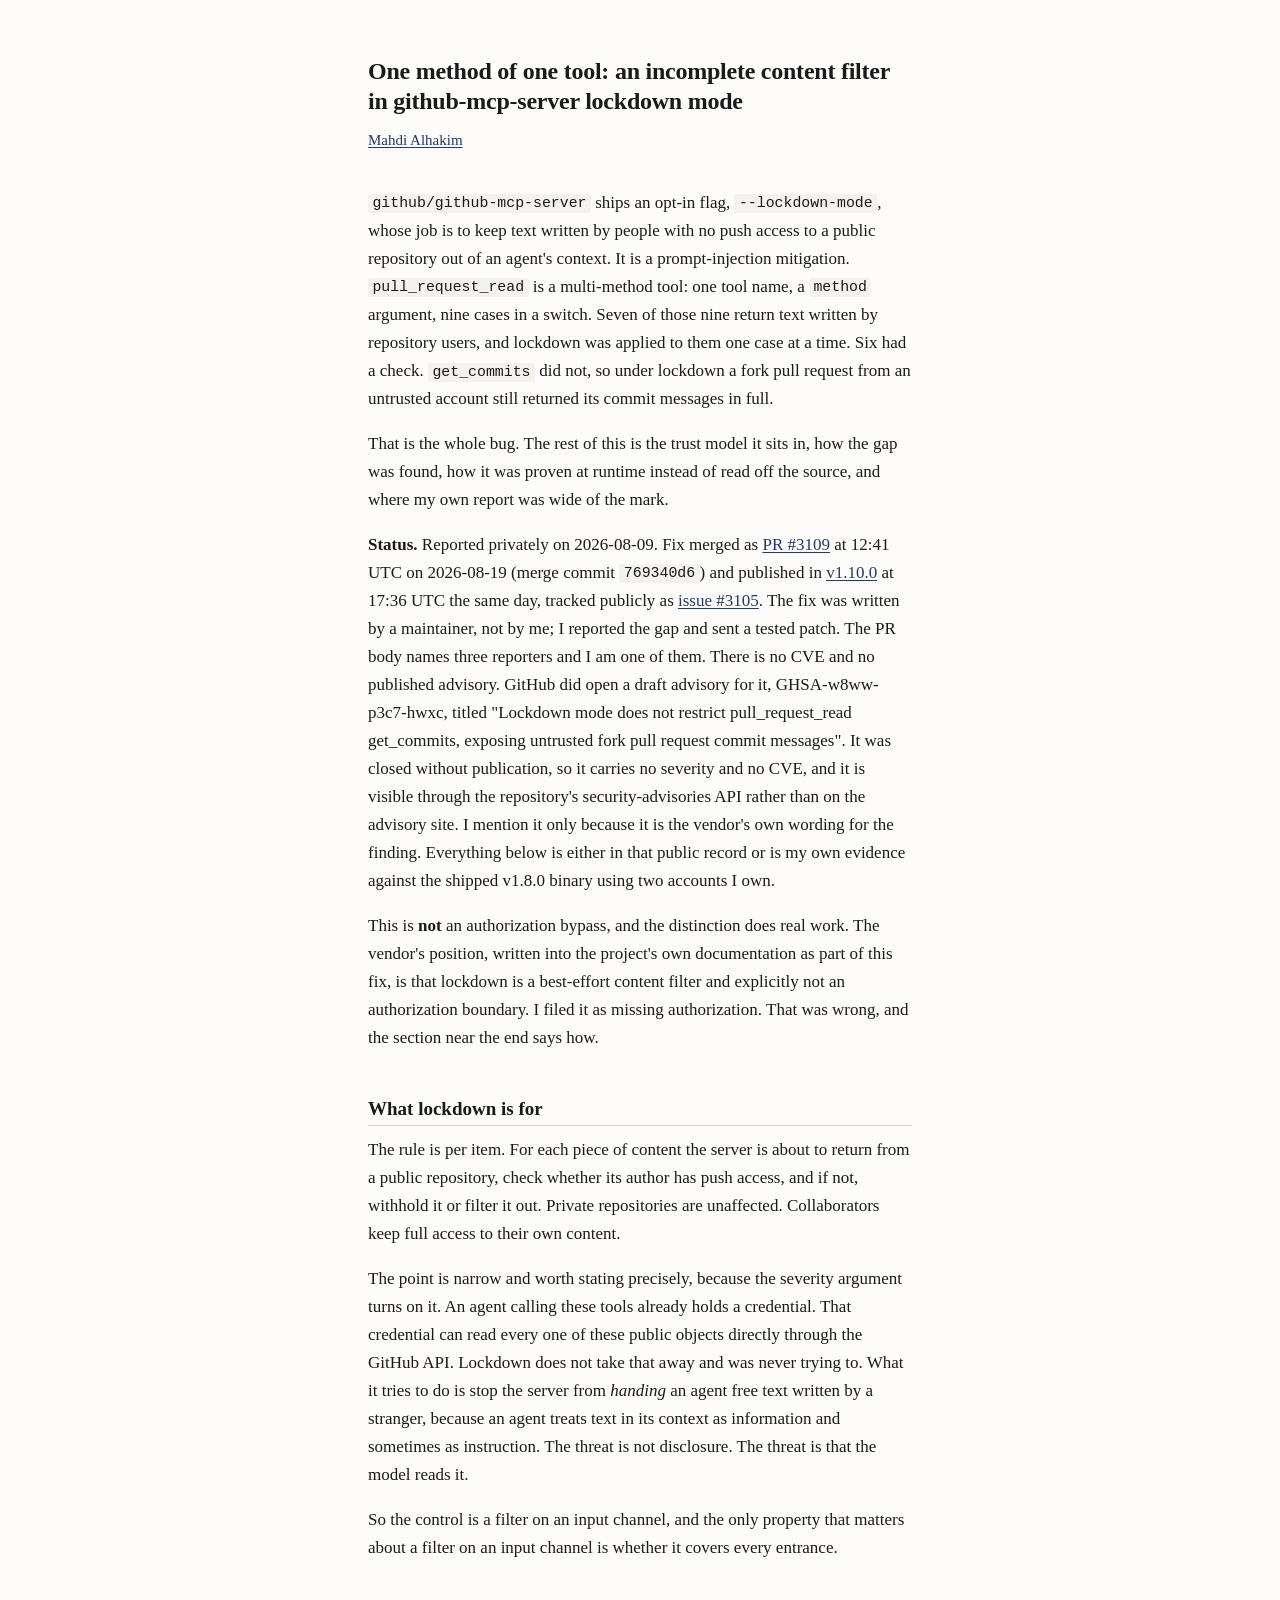
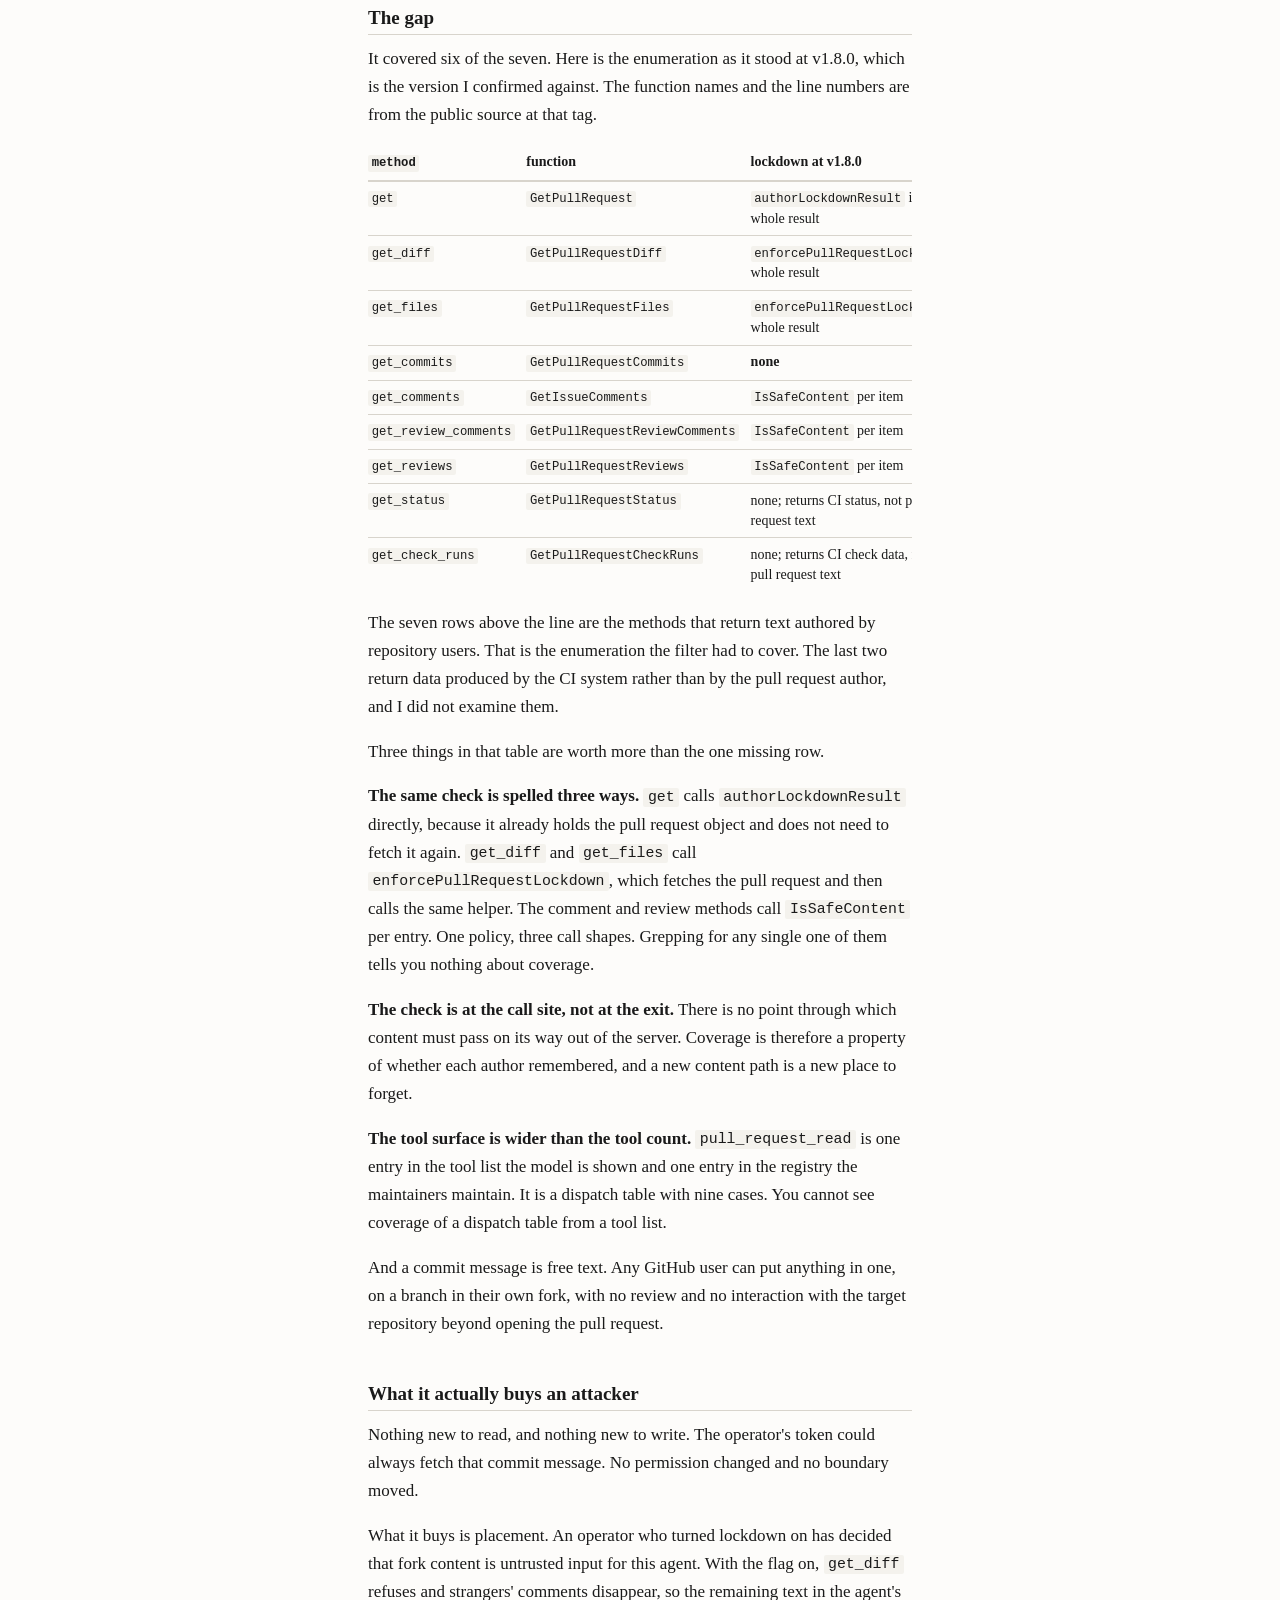
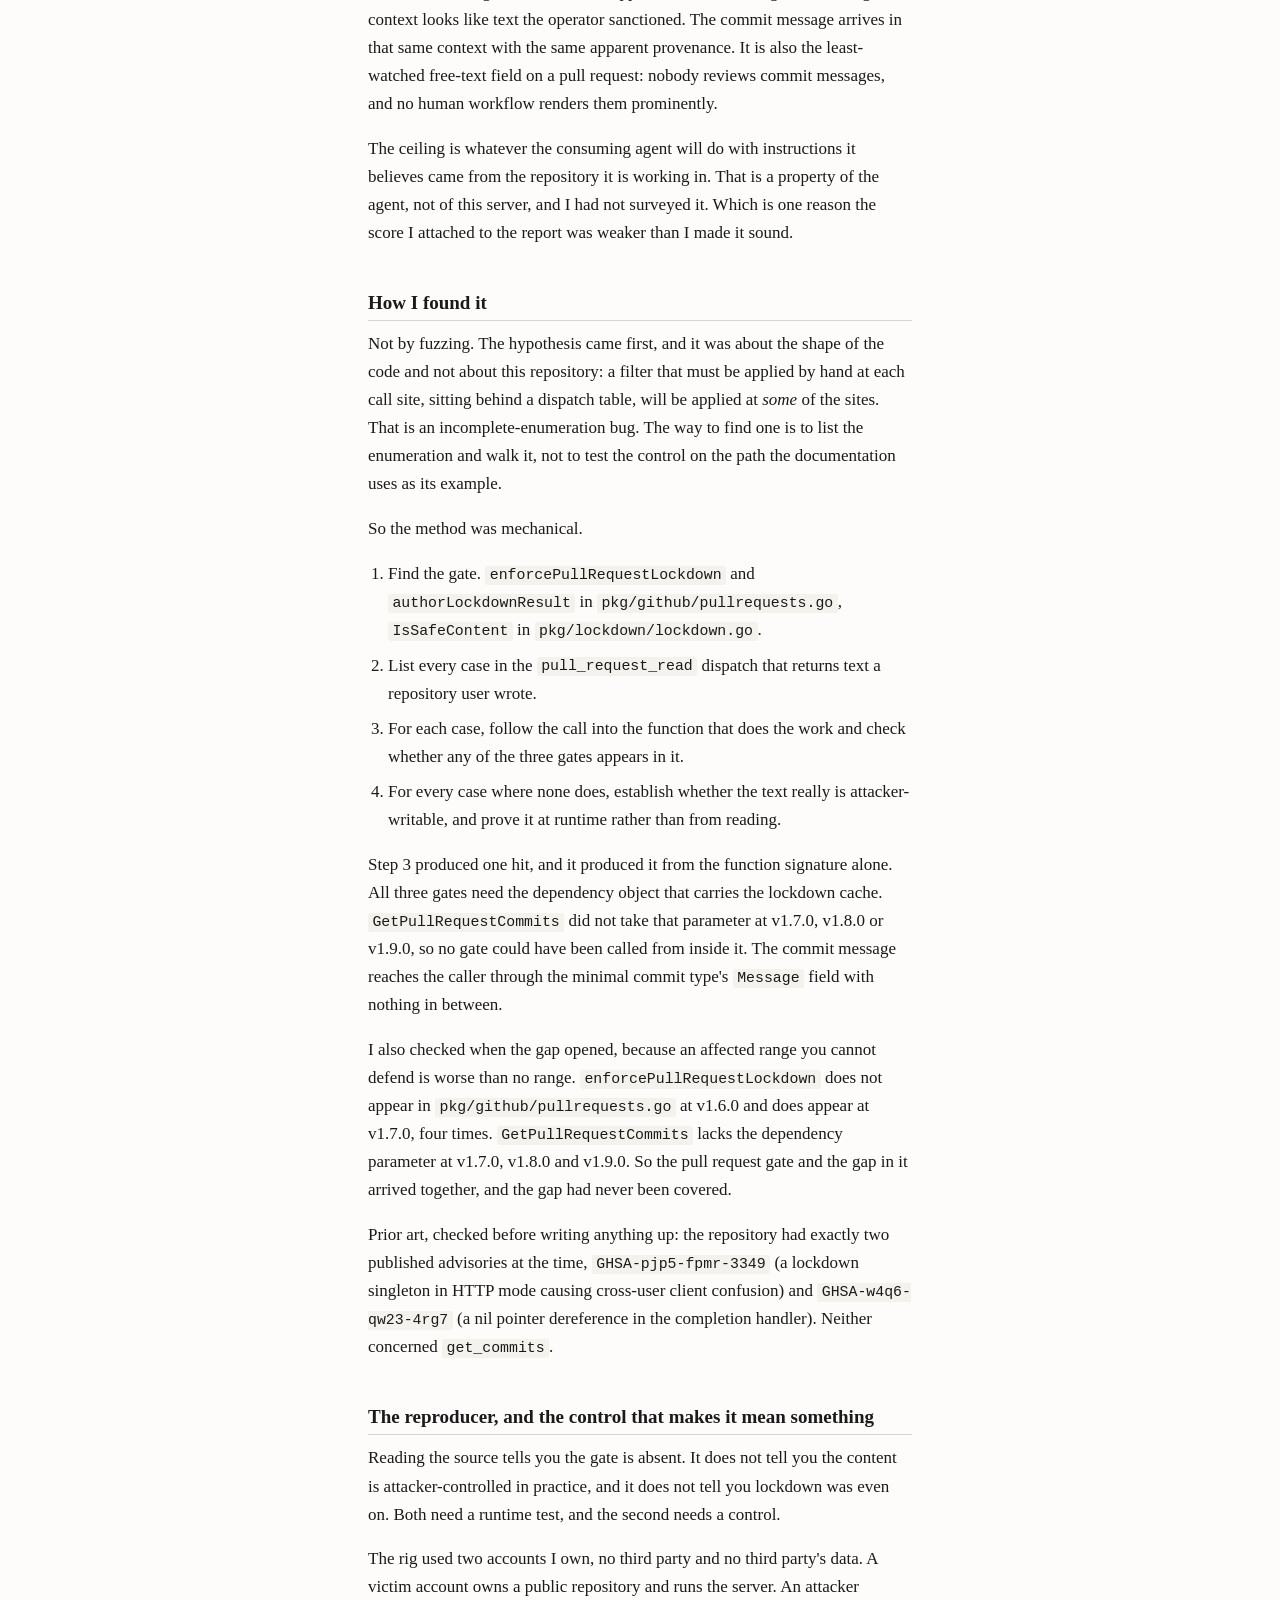
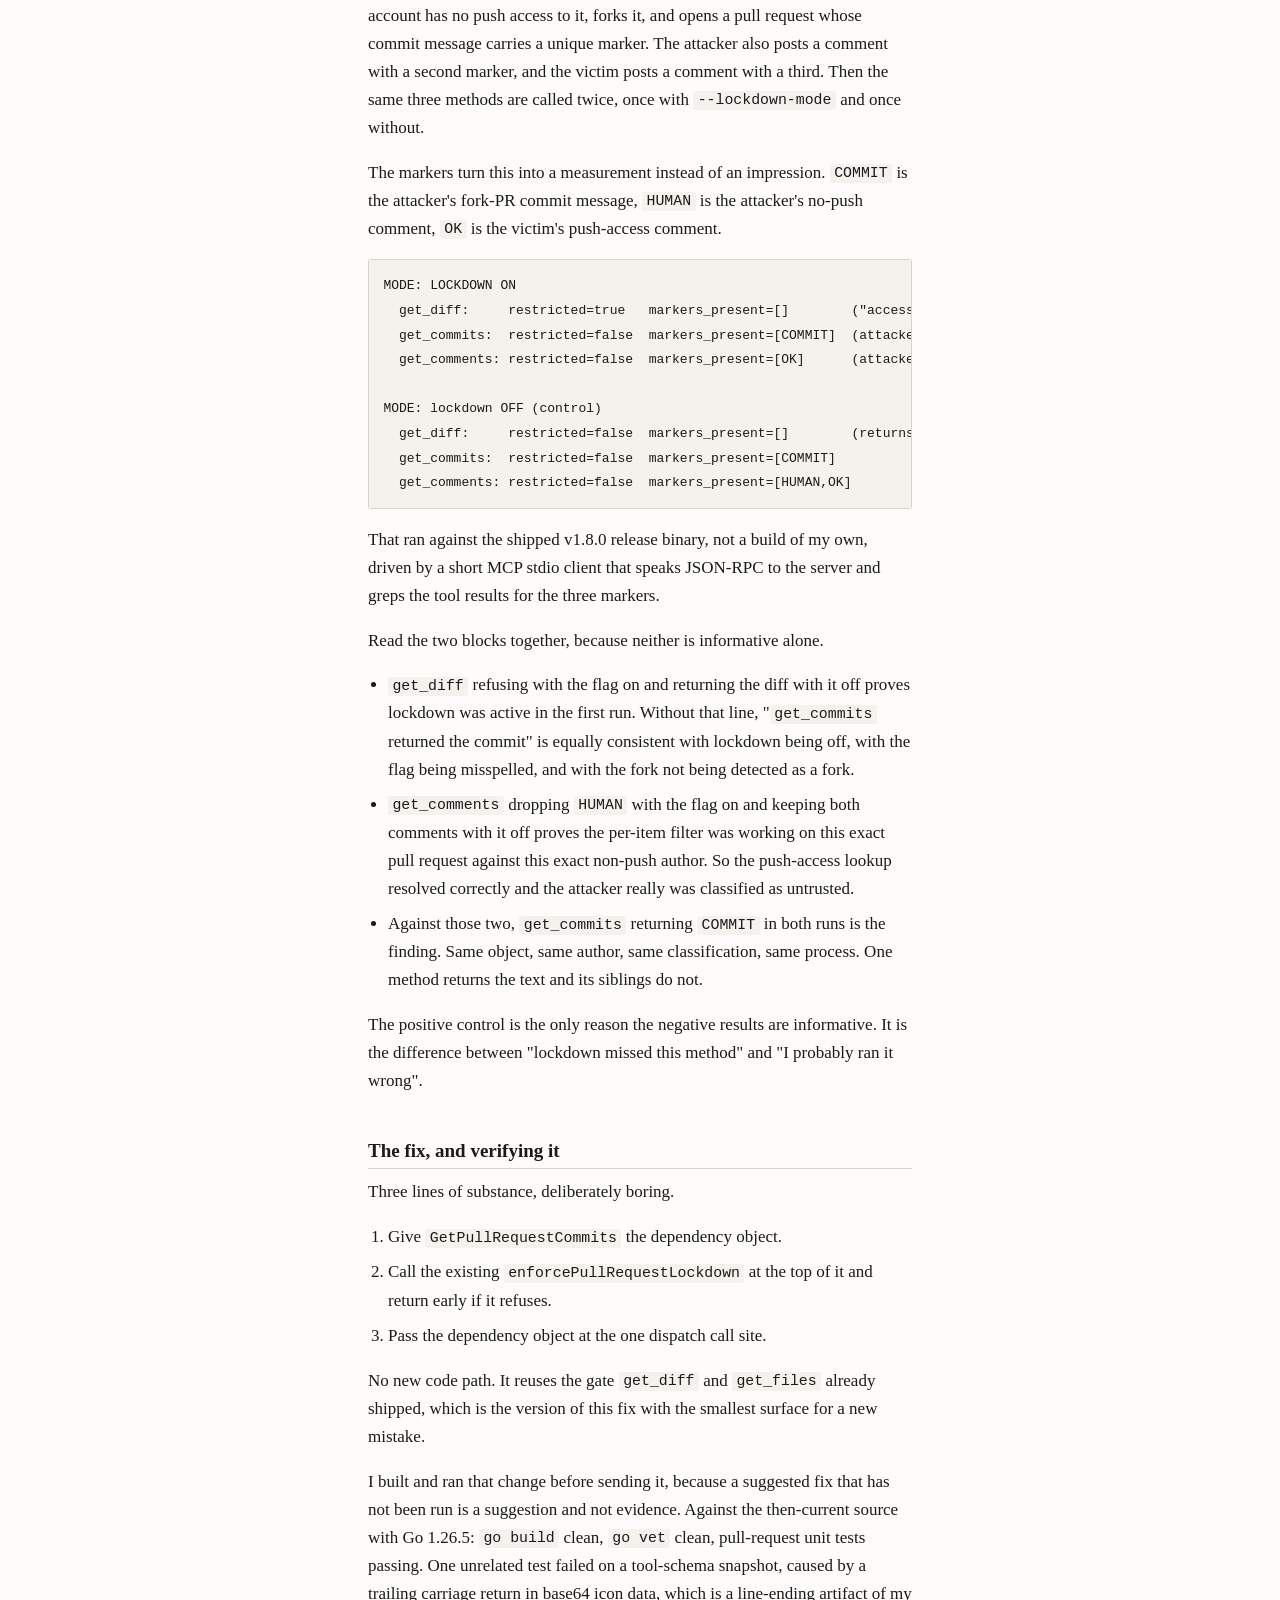
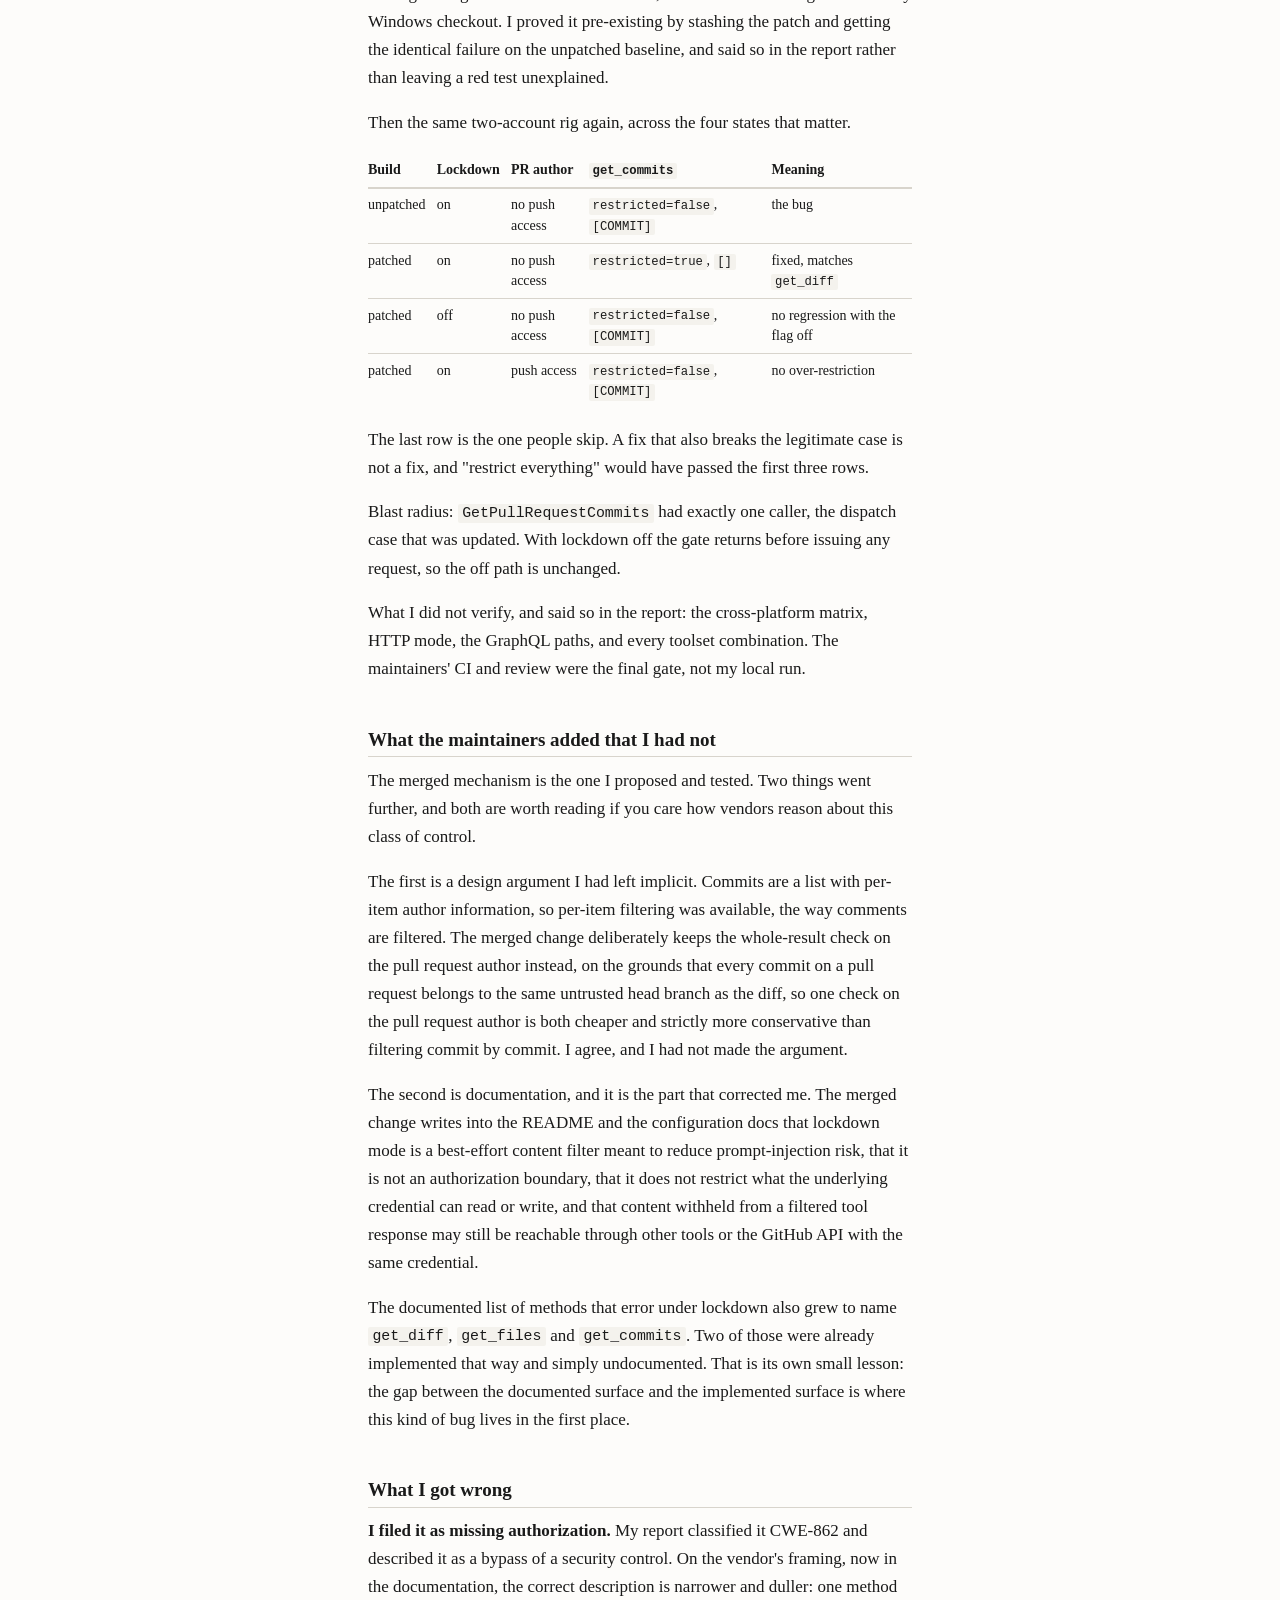
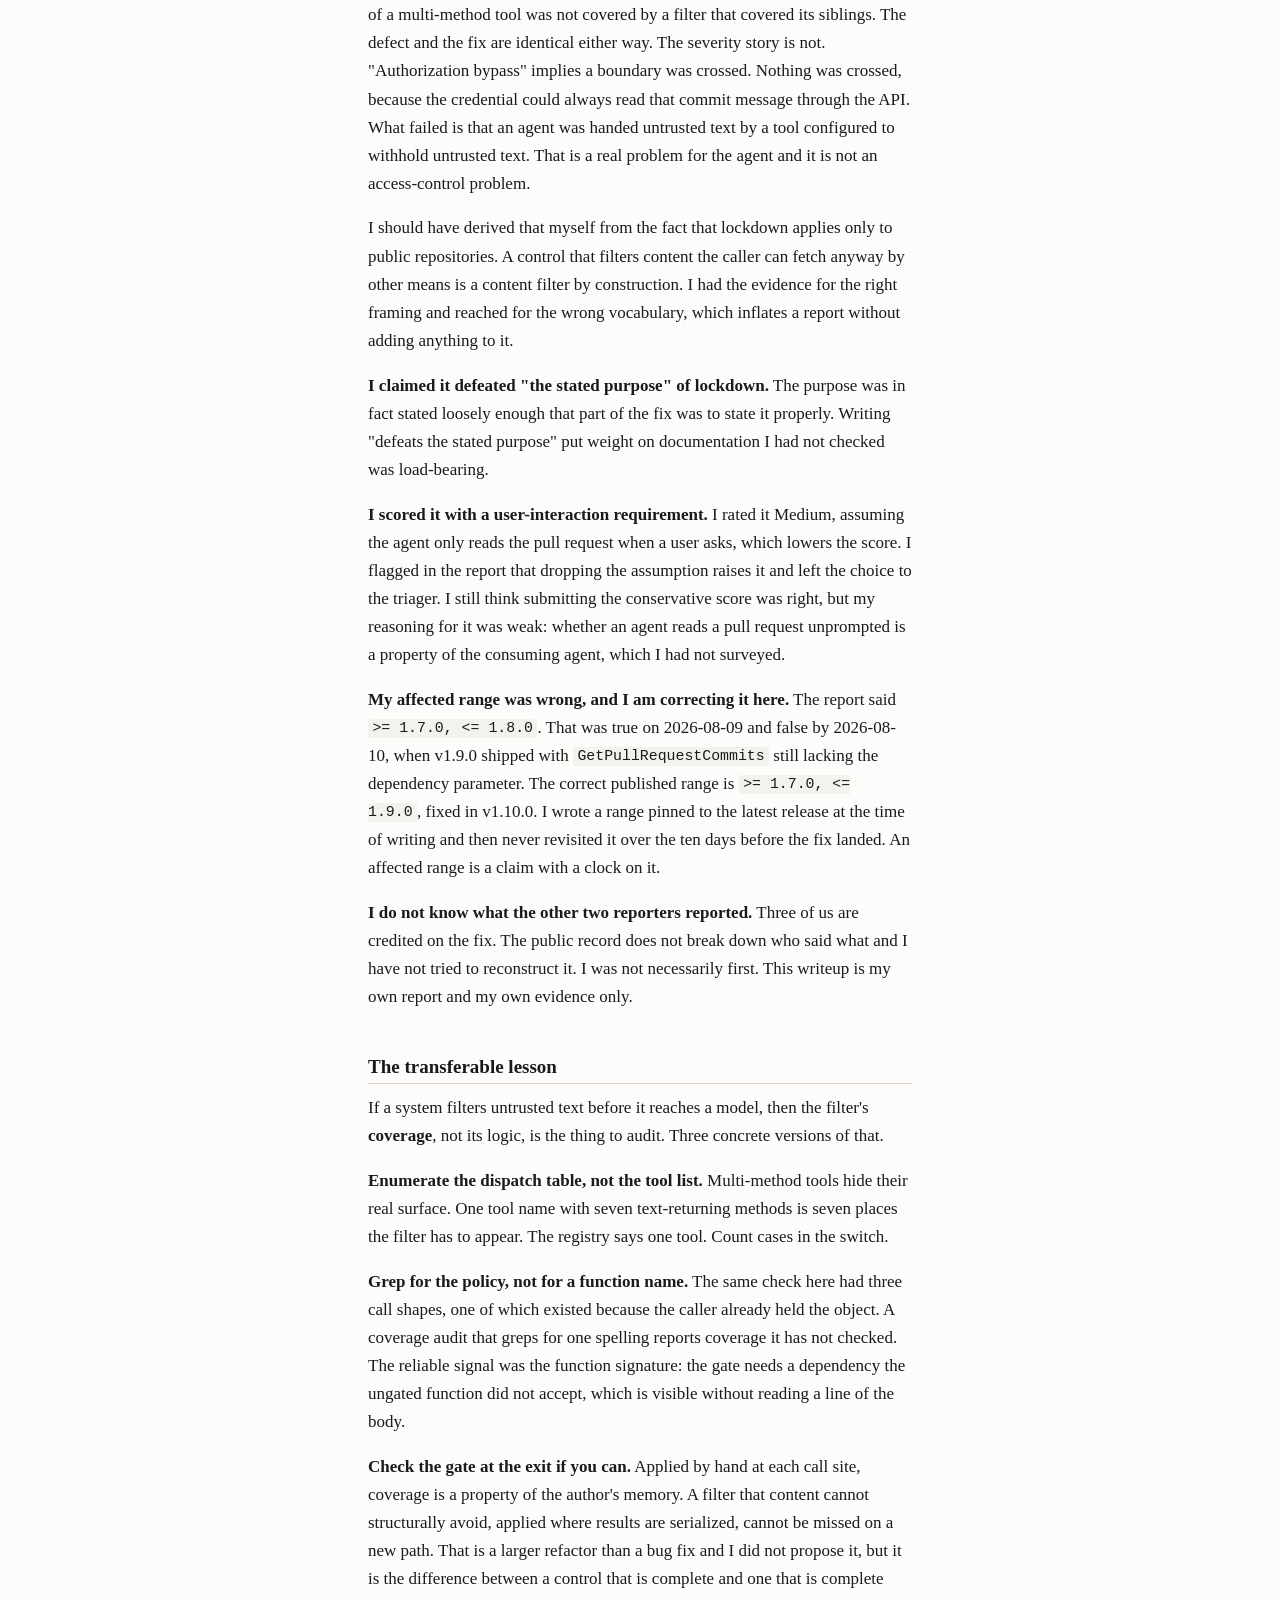
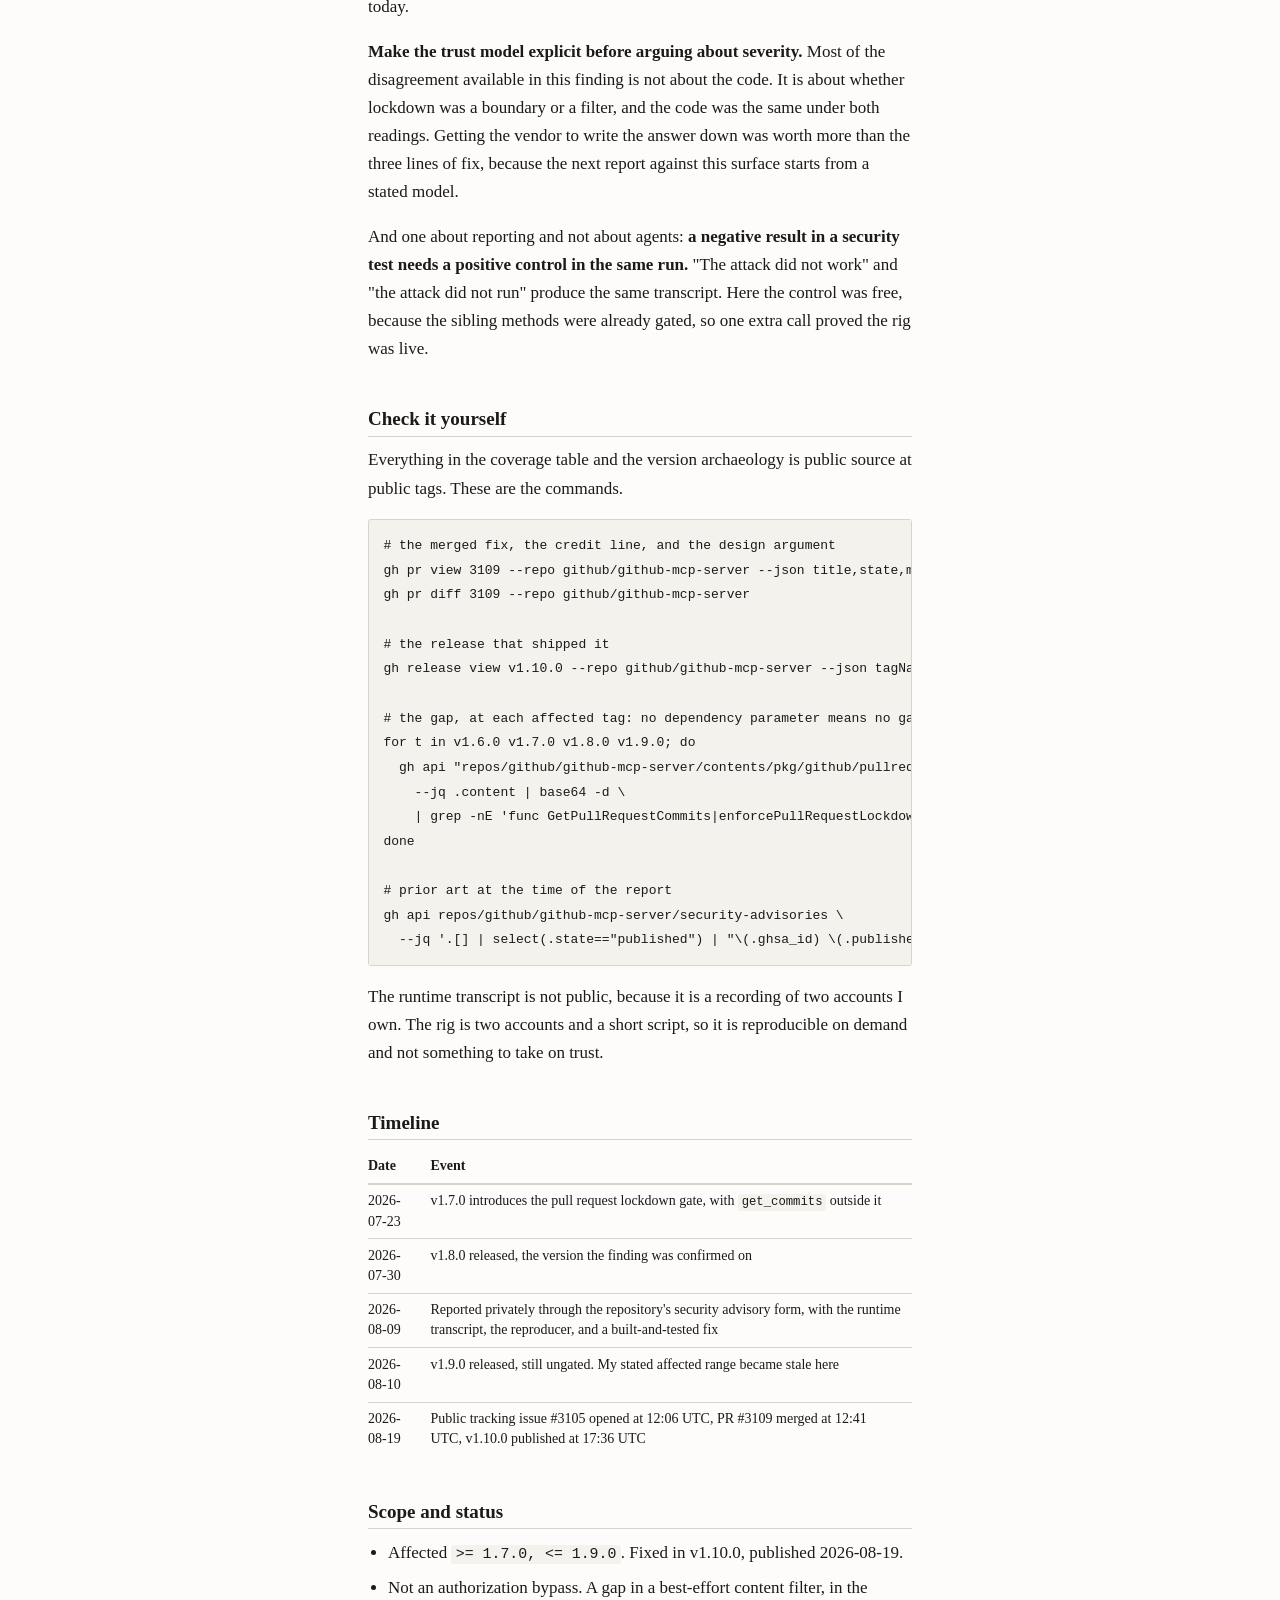
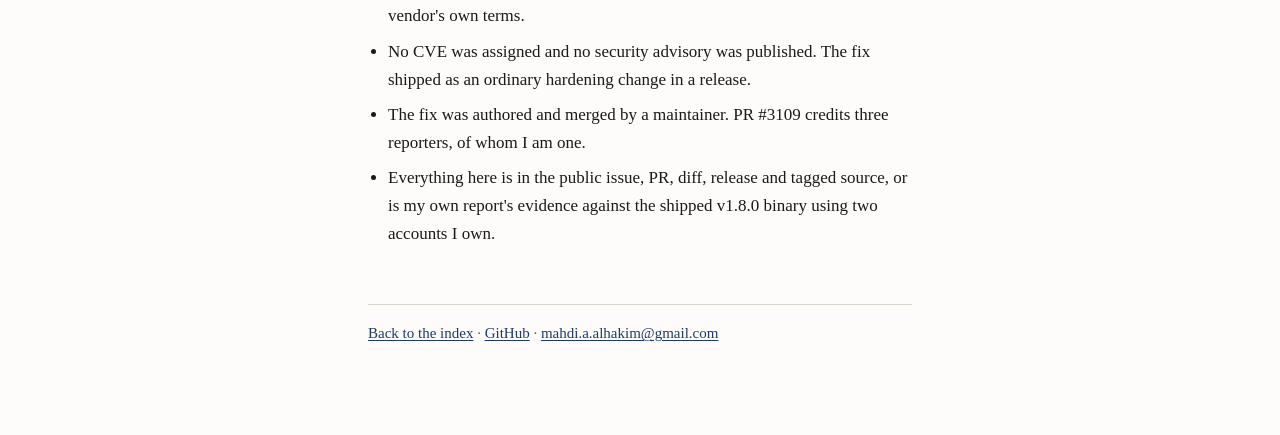
==== commit 9d713fa4: "Lead with the work, not with the corrections The landing page and every writeup teaser advertised wh" ====
--- a/writeups/github-mcp-lockdown/index.html
+++ b/writeups/github-mcp-lockdown/index.html
@@ -22,7 +22,7 @@
 case at a time. Six had a check. <code>get_commits</code> did not, so under lockdown
 a fork pull request from an untrusted account still returned its commit messages in full.</p>
 <p>That is the whole bug. The rest of this is the trust model it sits in, how the gap was found, how it was
-proven at runtime instead of read off the source, and five things I got wrong in the report.</p>
+proven at runtime instead of read off the source, and where my own report was wide of the mark.</p>
 <p><strong>Status.</strong> Reported privately on 2026-08-09. Fix merged as
 <a href="https://github.com/github/github-mcp-server/pull/3109">PR #3109</a> at 12:41 UTC on 2026-08-19 (merge commit
 <code>769340d6</code>) and published in
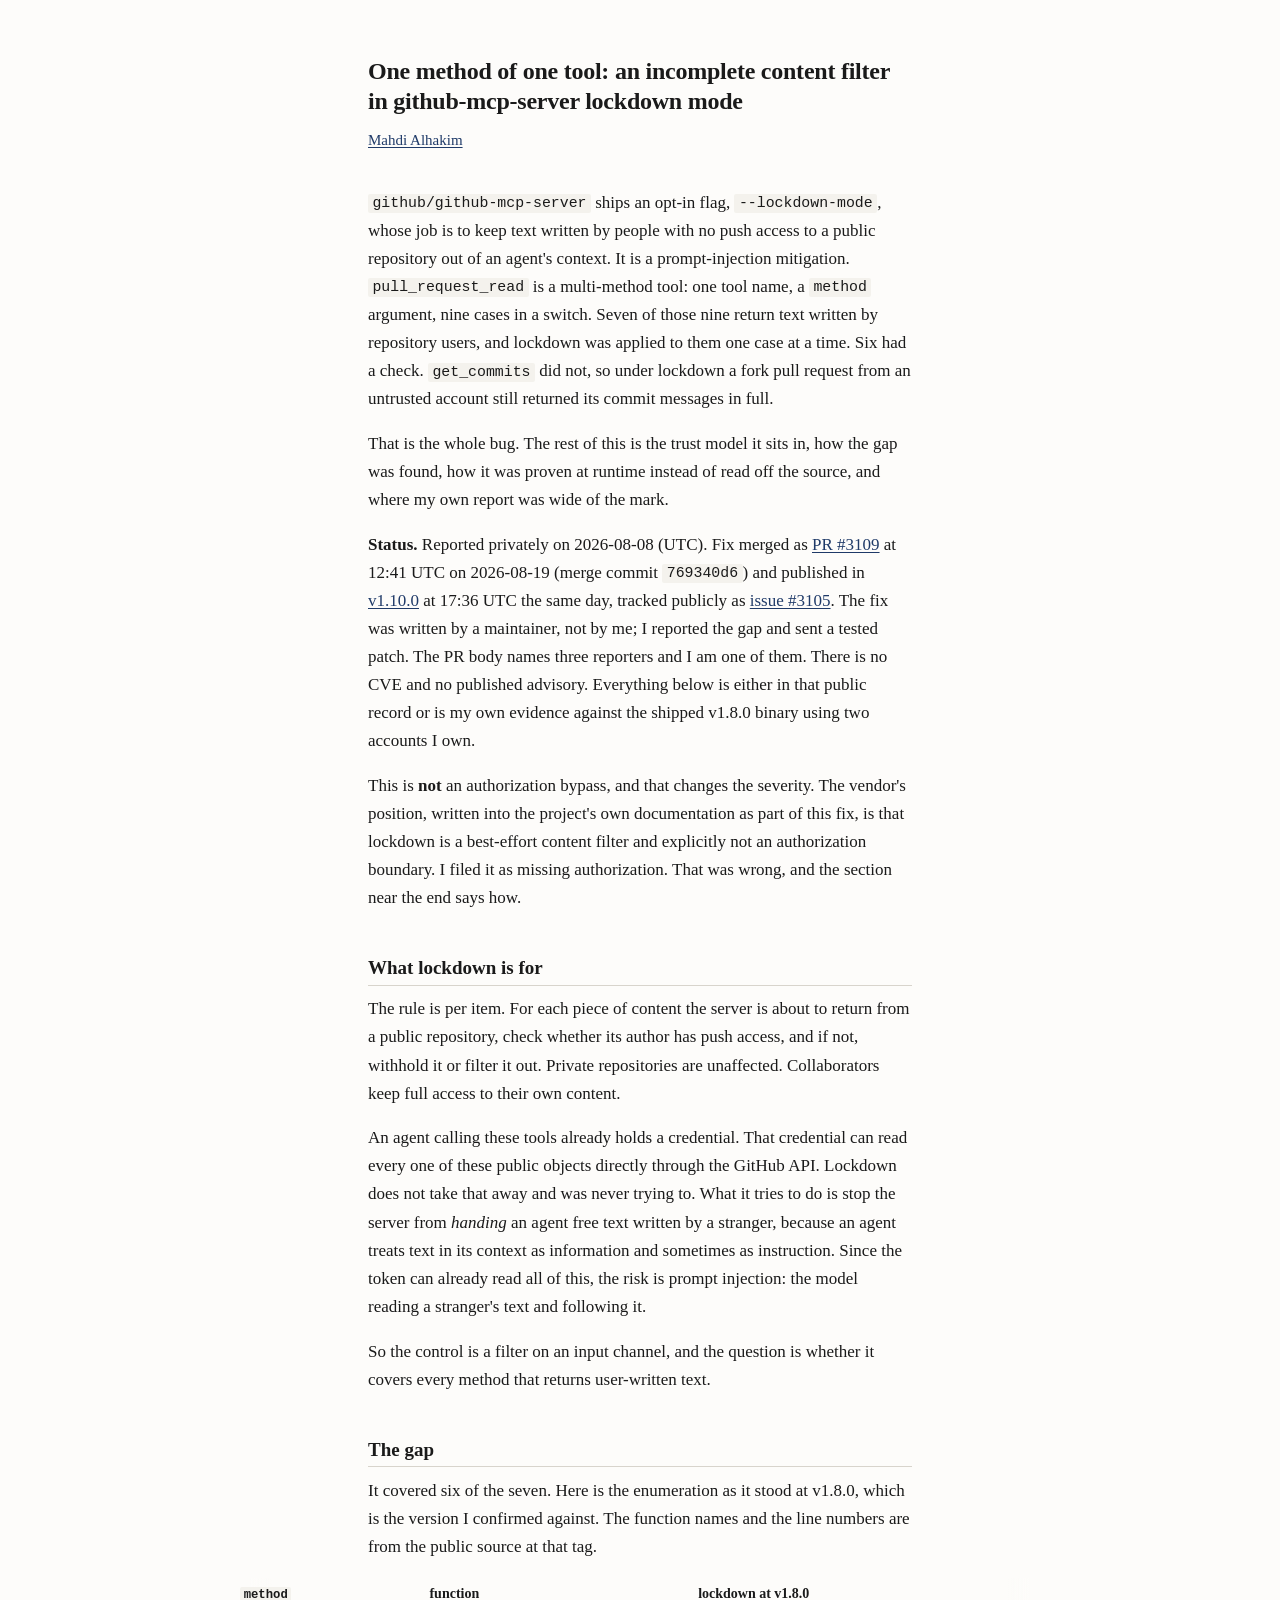
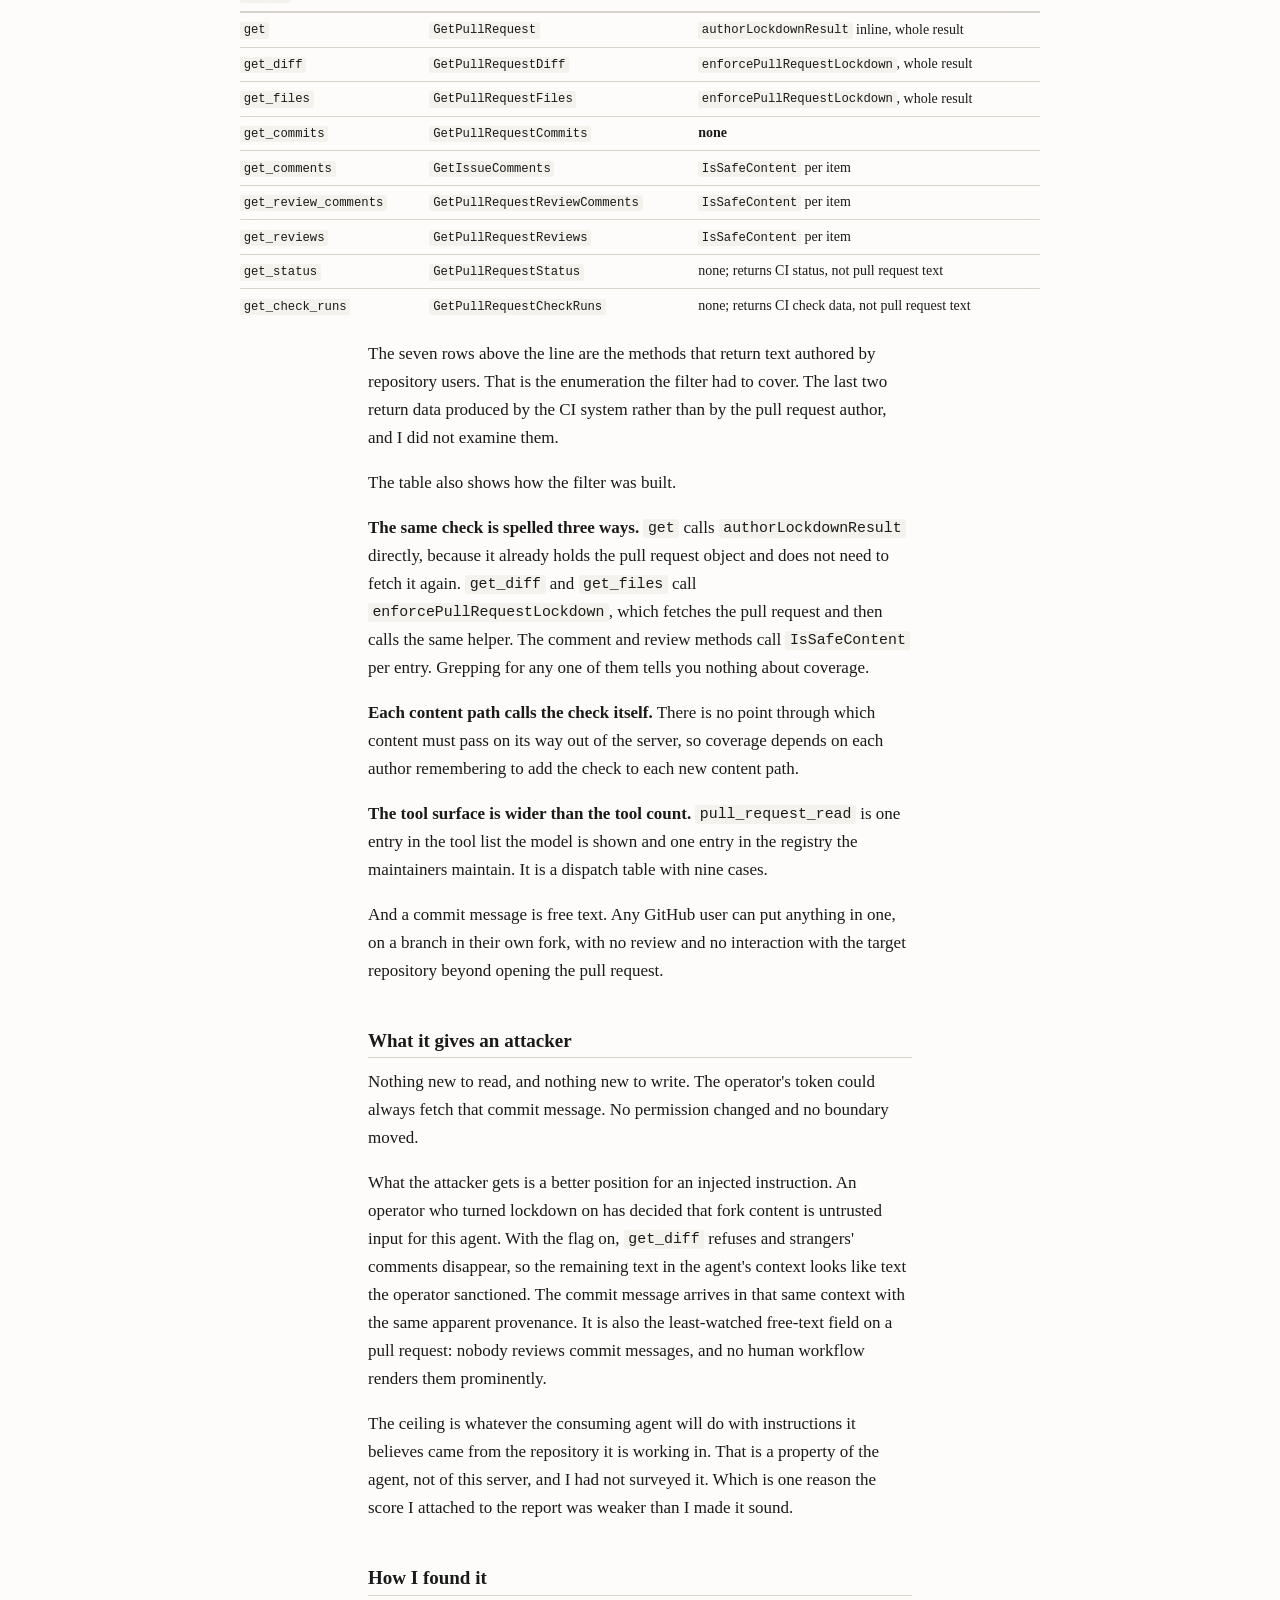
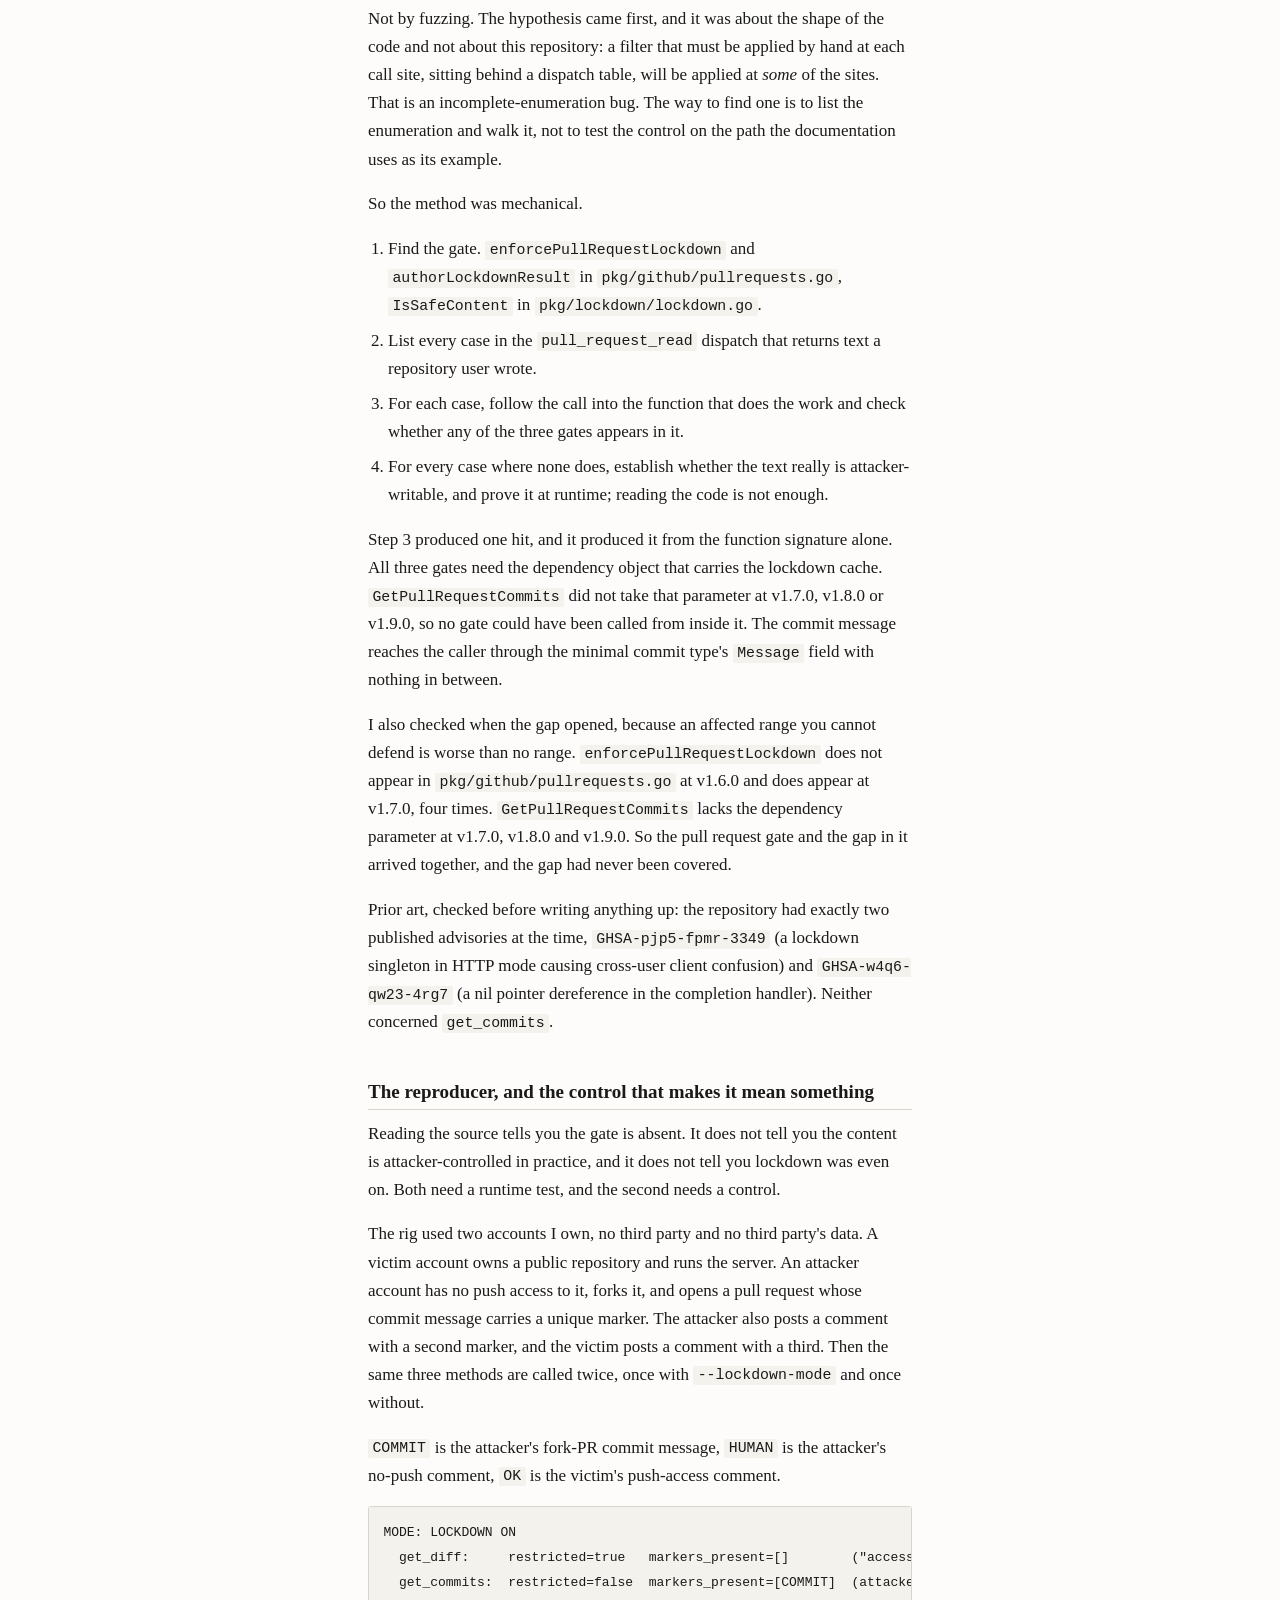
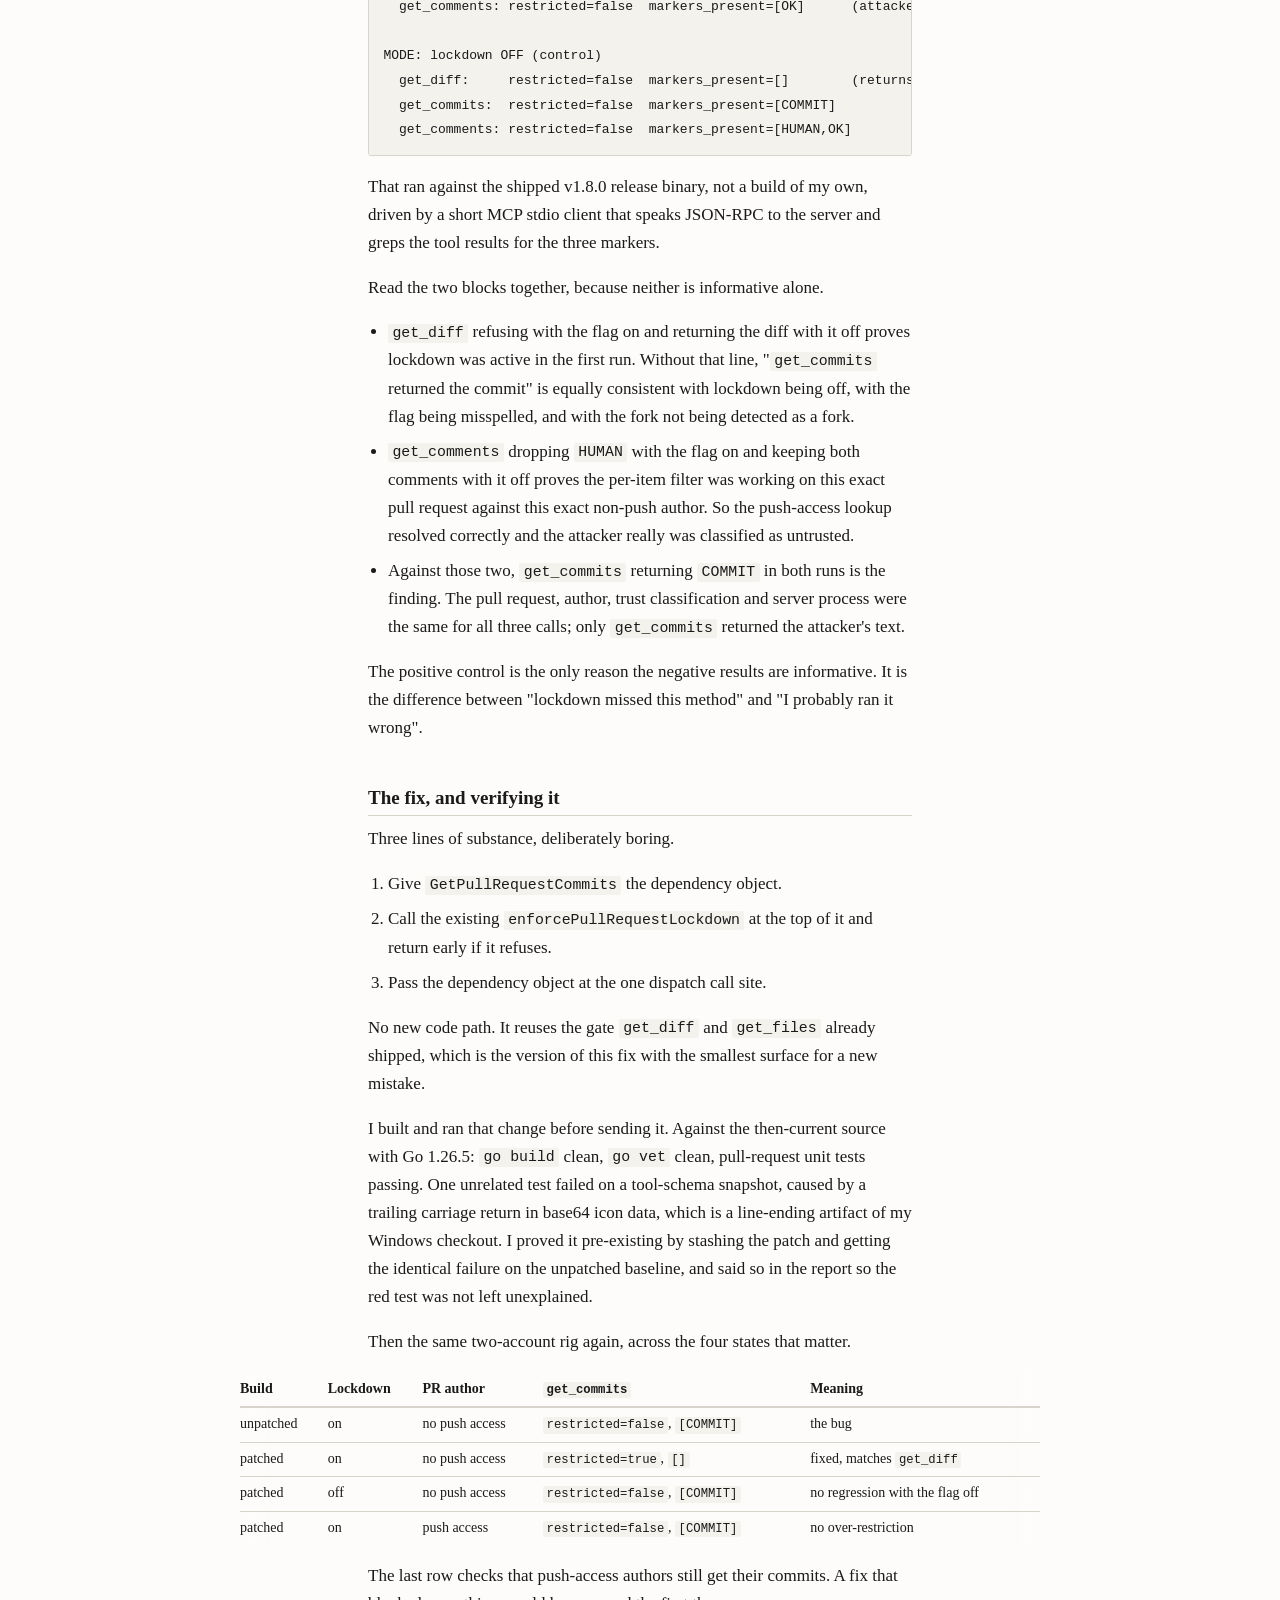
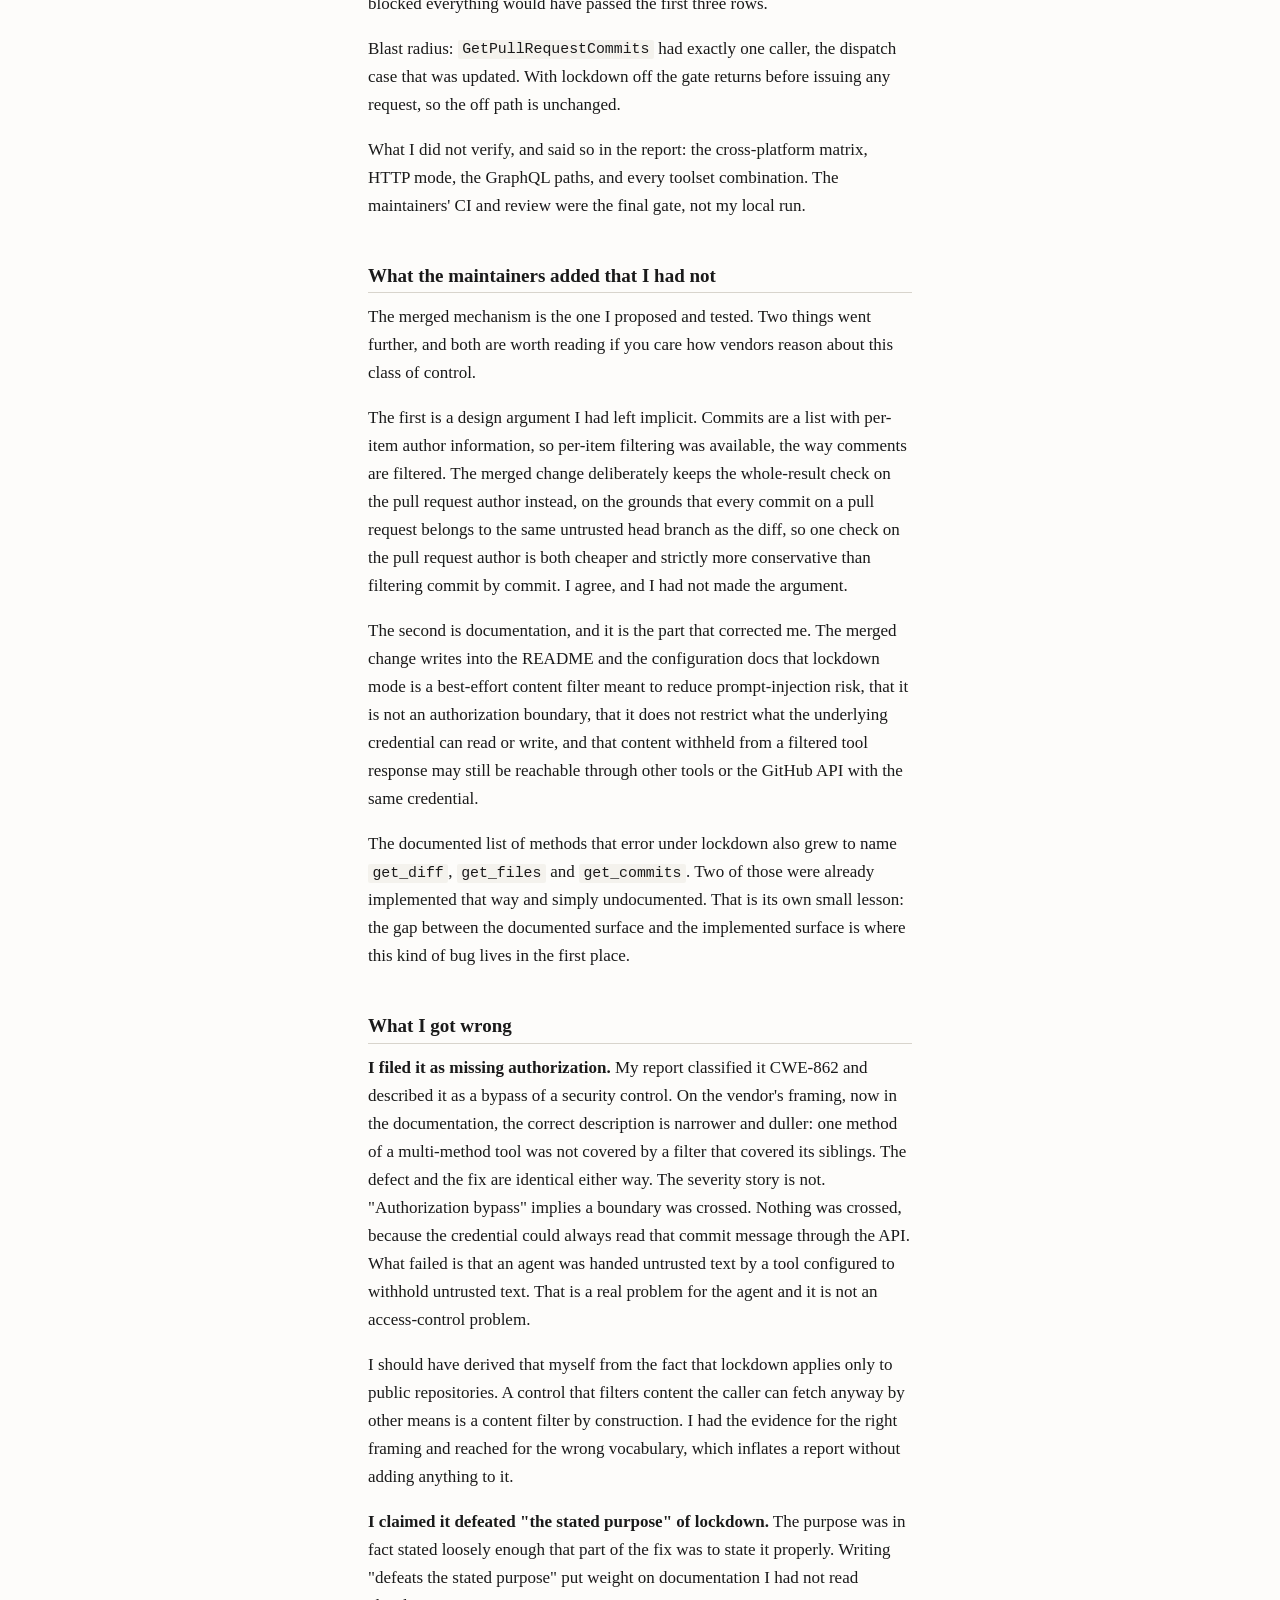
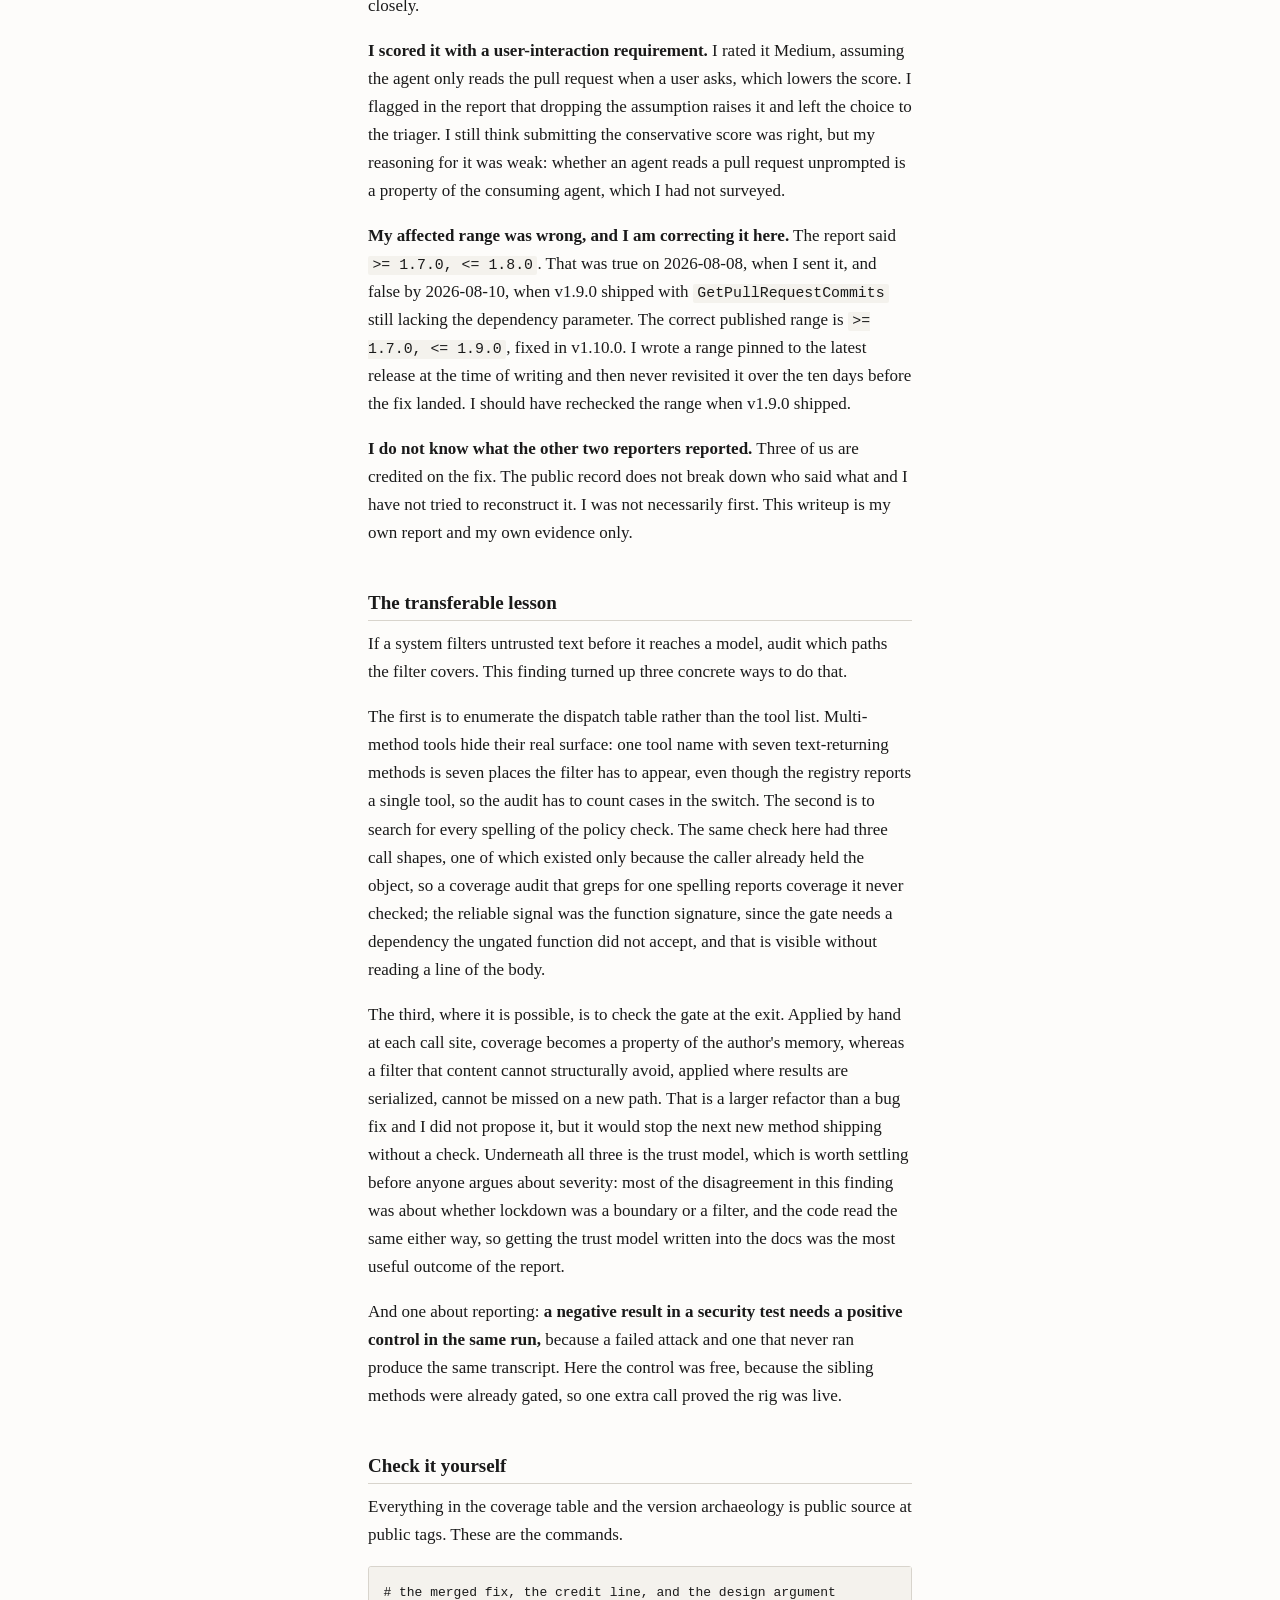
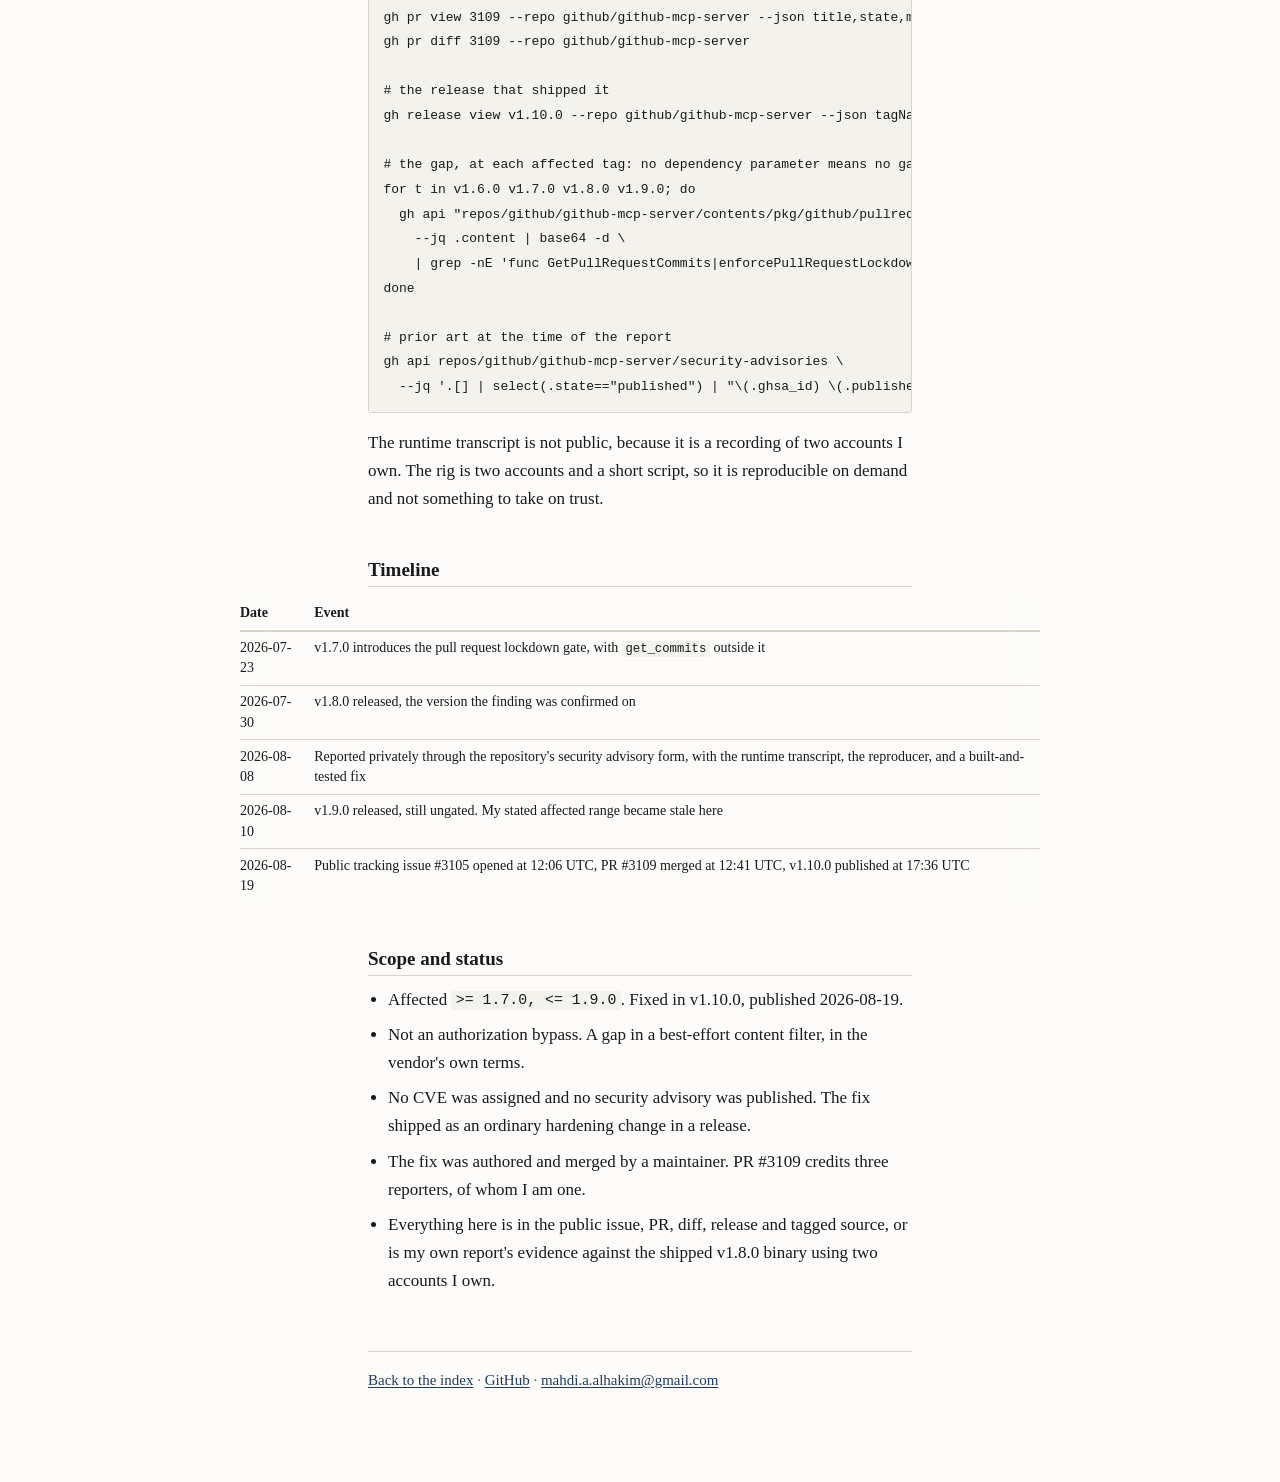
==== commit 67ad0f7b: "Personal site: landing page, writeups, and resume" ====
--- a/writeups/github-mcp-lockdown/index.html
+++ b/writeups/github-mcp-lockdown/index.html
@@ -3,9 +3,17 @@
 <head>
 <meta charset="utf-8">
 <meta name="viewport" content="width=device-width, initial-scale=1">
+<meta name="color-scheme" content="light dark">
 <title>One method of one tool: an incomplete content filter in github-mcp-server lockdown mode | Mahdi Alhakim</title>
 <meta name="description" content="An incomplete content filter in github-mcp-server lockdown mode">
 <meta name="author" content="Mahdi Alhakim">
+<link rel="canonical" href="https://mahdi-al-hakim.github.io/writeups/github-mcp-lockdown/">
+<link rel="icon" href="data:image/svg+xml,%3Csvg xmlns='http://www.w3.org/2000/svg' viewBox='0 0 32 32'%3E%3Crect width='32' height='32' rx='6' fill='%231a1a1a'/%3E%3Ctext x='16' y='22.5' font-family='Georgia,serif' font-size='18' fill='%23fdfcfa' text-anchor='middle'%3EM%3C/text%3E%3C/svg%3E">
+<meta property="og:type" content="article">
+<meta property="og:title" content="One method of one tool: an incomplete content filter in github-mcp-server lockdown mode">
+<meta property="og:description" content="An incomplete content filter in github-mcp-server lockdown mode">
+<meta property="og:url" content="https://mahdi-al-hakim.github.io/writeups/github-mcp-lockdown/">
+<meta name="twitter:card" content="summary">
 <link rel="stylesheet" href="/style.css">
 </head>
 <body>
@@ -23,36 +31,30 @@
 a fork pull request from an untrusted account still returned its commit messages in full.</p>
 <p>That is the whole bug. The rest of this is the trust model it sits in, how the gap was found, how it was
 proven at runtime instead of read off the source, and where my own report was wide of the mark.</p>
-<p><strong>Status.</strong> Reported privately on 2026-08-09. Fix merged as
+<p><strong>Status.</strong> Reported privately on 2026-08-08 (UTC). Fix merged as
 <a href="https://github.com/github/github-mcp-server/pull/3109">PR #3109</a> at 12:41 UTC on 2026-08-19 (merge commit
 <code>769340d6</code>) and published in
 <a href="https://github.com/github/github-mcp-server/releases/tag/v1.10.0">v1.10.0</a> at 17:36 UTC the same day,
 tracked publicly as <a href="https://github.com/github/github-mcp-server/issues/3105">issue #3105</a>. The fix was
 written by a maintainer, not by me; I reported the gap and sent a tested patch. The PR body names three
-reporters and I am one of them. There is no CVE and no published advisory. GitHub did open a draft
-advisory for it, GHSA-w8ww-p3c7-hwxc, titled "Lockdown mode does not restrict pull_request_read
-get_commits, exposing untrusted fork pull request commit messages". It was closed without publication, so
-it carries no severity and no CVE, and it is visible through the repository's security-advisories API
-rather than on the advisory site. I mention it only because it is the vendor's own wording for the
-finding. Everything below is either in that public record or is my own evidence against the shipped
-v1.8.0 binary using two accounts I own.</p>
-<p>This is <strong>not</strong> an authorization bypass, and the distinction does real work. The vendor's position, written
+reporters and I am one of them. There is no CVE and no published advisory. Everything below is either in
+that public record or is my own evidence against the shipped v1.8.0 binary using two accounts I own.</p>
+<p>This is <strong>not</strong> an authorization bypass, and that changes the severity. The vendor's position, written
 into the project's own documentation as part of this fix, is that lockdown is a best-effort content filter
 and explicitly not an authorization boundary. I filed it as missing authorization. That was wrong, and the
 section near the end says how.</p>
-<h2>What lockdown is for</h2>
+<h2 id="what-lockdown-is-for">What lockdown is for</h2>
 <p>The rule is per item. For each piece of content the server is about to return from a public repository,
 check whether its author has push access, and if not, withhold it or filter it out. Private repositories are
 unaffected. Collaborators keep full access to their own content.</p>
-<p>The point is narrow and worth stating precisely, because the severity argument turns on it. An agent calling
-these tools already holds a credential. That credential can read every one of these public objects directly
+<p>An agent calling these tools already holds a credential. That credential can read every one of these public objects directly
 through the GitHub API. Lockdown does not take that away and was never trying to. What it tries to do is
 stop the server from <em>handing</em> an agent free text written by a stranger, because an agent treats text in its
-context as information and sometimes as instruction. The threat is not disclosure. The threat is that the
-model reads it.</p>
-<p>So the control is a filter on an input channel, and the only property that matters about a filter on an
-input channel is whether it covers every entrance.</p>
-<h2>The gap</h2>
+context as information and sometimes as instruction. Since the token can already read all of this, the risk
+is prompt injection: the model reading a stranger's text and following it.</p>
+<p>So the control is a filter on an input channel, and the question is whether it covers every method that
+returns user-written text.</p>
+<h2 id="the-gap">The gap</h2>
 <p>It covered six of the seven. Here is the enumeration as it stood at v1.8.0, which is the version I confirmed
 against. The function names and the line numbers are from the public source at that tag.</p>
 <div class="scroll"><table>
@@ -114,24 +116,24 @@
 <p>The seven rows above the line are the methods that return text authored by repository users. That is the
 enumeration the filter had to cover. The last two return data produced by the CI system rather than by the
 pull request author, and I did not examine them.</p>
-<p>Three things in that table are worth more than the one missing row.</p>
+<p>The table also shows how the filter was built.</p>
 <p><strong>The same check is spelled three ways.</strong> <code>get</code> calls <code>authorLockdownResult</code> directly, because it already
 holds the pull request object and does not need to fetch it again. <code>get_diff</code> and <code>get_files</code> call
 <code>enforcePullRequestLockdown</code>, which fetches the pull request and then calls the same helper. The comment and
-review methods call <code>IsSafeContent</code> per entry. One policy, three call shapes. Grepping for any single one of
-them tells you nothing about coverage.</p>
-<p><strong>The check is at the call site, not at the exit.</strong> There is no point through which content must pass on its
-way out of the server. Coverage is therefore a property of whether each author remembered, and a new content
-path is a new place to forget.</p>
+review methods call <code>IsSafeContent</code> per entry. Grepping for any one of them tells you nothing about
+coverage.</p>
+<p><strong>Each content path calls the check itself.</strong> There is no point through which content must pass on its
+way out of the server, so coverage depends on each author remembering to add the check to each new content
+path.</p>
 <p><strong>The tool surface is wider than the tool count.</strong> <code>pull_request_read</code> is one entry in the tool list the
 model is shown and one entry in the registry the maintainers maintain. It is a dispatch table with nine
-cases. You cannot see coverage of a dispatch table from a tool list.</p>
+cases.</p>
 <p>And a commit message is free text. Any GitHub user can put anything in one, on a branch in their own fork,
 with no review and no interaction with the target repository beyond opening the pull request.</p>
-<h2>What it actually buys an attacker</h2>
+<h2 id="what-it-gives-an-attacker">What it gives an attacker</h2>
 <p>Nothing new to read, and nothing new to write. The operator's token could always fetch that commit message.
 No permission changed and no boundary moved.</p>
-<p>What it buys is placement. An operator who turned lockdown on has decided that fork content is untrusted
+<p>What the attacker gets is a better position for an injected instruction. An operator who turned lockdown on has decided that fork content is untrusted
 input for this agent. With the flag on, <code>get_diff</code> refuses and strangers' comments disappear, so the
 remaining text in the agent's context looks like text the operator sanctioned. The commit message arrives in
 that same context with the same apparent provenance. It is also the least-watched free-text field on a pull
@@ -139,7 +141,7 @@
 <p>The ceiling is whatever the consuming agent will do with instructions it believes came from the repository
 it is working in. That is a property of the agent, not of this server, and I had not surveyed it. Which is
 one reason the score I attached to the report was weaker than I made it sound.</p>
-<h2>How I found it</h2>
+<h2 id="how-i-found-it">How I found it</h2>
 <p>Not by fuzzing. The hypothesis came first, and it was about the shape of the code and not about this
 repository: a filter that must be applied by hand at each call site, sitting behind a dispatch table, will
 be applied at <em>some</em> of the sites. That is an incomplete-enumeration bug. The way to find one is to list the
@@ -152,7 +154,7 @@
 <li>For each case, follow the call into the function that does the work and check whether any of the three
    gates appears in it.</li>
 <li>For every case where none does, establish whether the text really is attacker-writable, and prove it at
-   runtime rather than from reading.</li>
+   runtime; reading the code is not enough.</li>
 </ol>
 <p>Step 3 produced one hit, and it produced it from the function signature alone. All three gates need the
 dependency object that carries the lockdown cache. <code>GetPullRequestCommits</code> did not take that parameter at
@@ -166,7 +168,7 @@
 time, <code>GHSA-pjp5-fpmr-3349</code> (a lockdown singleton in HTTP mode causing cross-user client confusion) and
 <code>GHSA-w4q6-qw23-4rg7</code> (a nil pointer dereference in the completion handler). Neither concerned
 <code>get_commits</code>.</p>
-<h2>The reproducer, and the control that makes it mean something</h2>
+<h2 id="the-reproducer-and-the-control-that-makes-it-mean-something">The reproducer, and the control that makes it mean something</h2>
 <p>Reading the source tells you the gate is absent. It does not tell you the content is attacker-controlled in
 practice, and it does not tell you lockdown was even on. Both need a runtime test, and the second needs a
 control.</p>
@@ -175,7 +177,7 @@
 request whose commit message carries a unique marker. The attacker also posts a comment with a second
 marker, and the victim posts a comment with a third. Then the same three methods are called twice, once with
 <code>--lockdown-mode</code> and once without.</p>
-<p>The markers turn this into a measurement instead of an impression. <code>COMMIT</code> is the attacker's fork-PR
+<p><code>COMMIT</code> is the attacker's fork-PR
 commit message, <code>HUMAN</code> is the attacker's no-push comment, <code>OK</code> is the victim's push-access comment.</p>
 <pre><code>MODE: LOCKDOWN ON
   get_diff:     restricted=true   markers_present=[]        (&quot;access to pull request is restricted by lockdown mode&quot;)
@@ -197,12 +199,13 @@
 <li><code>get_comments</code> dropping <code>HUMAN</code> with the flag on and keeping both comments with it off proves the per-item
   filter was working on this exact pull request against this exact non-push author. So the push-access
   lookup resolved correctly and the attacker really was classified as untrusted.</li>
-<li>Against those two, <code>get_commits</code> returning <code>COMMIT</code> in both runs is the finding. Same object, same author,
-  same classification, same process. One method returns the text and its siblings do not.</li>
+<li>Against those two, <code>get_commits</code> returning <code>COMMIT</code> in both runs is the finding. The pull request, author,
+  trust classification and server process were the same for all three calls; only <code>get_commits</code> returned the
+  attacker's text.</li>
 </ul>
 <p>The positive control is the only reason the negative results are informative. It is the difference between
 "lockdown missed this method" and "I probably ran it wrong".</p>
-<h2>The fix, and verifying it</h2>
+<h2 id="the-fix-and-verifying-it">The fix, and verifying it</h2>
 <p>Three lines of substance, deliberately boring.</p>
 <ol>
 <li>Give <code>GetPullRequestCommits</code> the dependency object.</li>
@@ -211,12 +214,11 @@
 </ol>
 <p>No new code path. It reuses the gate <code>get_diff</code> and <code>get_files</code> already shipped, which is the version of
 this fix with the smallest surface for a new mistake.</p>
-<p>I built and ran that change before sending it, because a suggested fix that has not been run is a suggestion
-and not evidence. Against the then-current source with Go 1.26.5: <code>go build</code> clean, <code>go vet</code> clean,
+<p>I built and ran that change before sending it. Against the then-current source with Go 1.26.5: <code>go build</code> clean, <code>go vet</code> clean,
 pull-request unit tests passing. One unrelated test failed on a tool-schema snapshot, caused by a trailing
 carriage return in base64 icon data, which is a line-ending artifact of my Windows checkout. I proved it
 pre-existing by stashing the patch and getting the identical failure on the unpatched baseline, and said so
-in the report rather than leaving a red test unexplained.</p>
+in the report so the red test was not left unexplained.</p>
 <p>Then the same two-account rig again, across the four states that matter.</p>
 <div class="scroll"><table>
 <thead>
@@ -259,13 +261,13 @@
 </tr>
 </tbody>
 </table></div>
-<p>The last row is the one people skip. A fix that also breaks the legitimate case is not a fix, and
-"restrict everything" would have passed the first three rows.</p>
+<p>The last row checks that push-access authors still get their commits. A fix that blocked everything would
+have passed the first three rows.</p>
 <p>Blast radius: <code>GetPullRequestCommits</code> had exactly one caller, the dispatch case that was updated. With
 lockdown off the gate returns before issuing any request, so the off path is unchanged.</p>
 <p>What I did not verify, and said so in the report: the cross-platform matrix, HTTP mode, the GraphQL paths,
 and every toolset combination. The maintainers' CI and review were the final gate, not my local run.</p>
-<h2>What the maintainers added that I had not</h2>
+<h2 id="what-the-maintainers-added-that-i-had-not">What the maintainers added that I had not</h2>
 <p>The merged mechanism is the one I proposed and tested. Two things went further, and both are worth reading
 if you care how vendors reason about this class of control.</p>
 <p>The first is a design argument I had left implicit. Commits are a list with per-item author information, so
@@ -283,7 +285,7 @@
 <code>get_commits</code>. Two of those were already implemented that way and simply undocumented. That is its own
 small lesson: the gap between the documented surface and the implemented surface is where this kind of bug
 lives in the first place.</p>
-<h2>What I got wrong</h2>
+<h2 id="what-i-got-wrong">What I got wrong</h2>
 <p><strong>I filed it as missing authorization.</strong> My report classified it CWE-862 and described it as a bypass of a
 security control. On the vendor's framing, now in the documentation, the correct description is narrower and
 duller: one method of a multi-method tool was not covered by a filter that covered its siblings. The defect
@@ -297,43 +299,42 @@
 adding anything to it.</p>
 <p><strong>I claimed it defeated "the stated purpose" of lockdown.</strong> The purpose was in fact stated loosely enough
 that part of the fix was to state it properly. Writing "defeats the stated purpose" put weight on
-documentation I had not checked was load-bearing.</p>
+documentation I had not read closely.</p>
 <p><strong>I scored it with a user-interaction requirement.</strong> I rated it Medium, assuming the agent only reads the
 pull request when a user asks, which lowers the score. I flagged in the report that dropping the assumption
 raises it and left the choice to the triager. I still think submitting the conservative score was right, but
 my reasoning for it was weak: whether an agent reads a pull request unprompted is a property of the
 consuming agent, which I had not surveyed.</p>
 <p><strong>My affected range was wrong, and I am correcting it here.</strong> The report said <code>&gt;= 1.7.0, &lt;= 1.8.0</code>. That was
-true on 2026-08-09 and false by 2026-08-10, when v1.9.0 shipped with <code>GetPullRequestCommits</code> still lacking
+true on 2026-08-08, when I sent it, and false by 2026-08-10, when v1.9.0 shipped with <code>GetPullRequestCommits</code> still lacking
 the dependency parameter. The correct published range is <code>&gt;= 1.7.0, &lt;= 1.9.0</code>, fixed in v1.10.0. I wrote a
 range pinned to the latest release at the time of writing and then never revisited it over the ten days
-before the fix landed. An affected range is a claim with a clock on it.</p>
+before the fix landed. I should have rechecked the range when v1.9.0 shipped.</p>
 <p><strong>I do not know what the other two reporters reported.</strong> Three of us are credited on the fix. The public
 record does not break down who said what and I have not tried to reconstruct it. I was not necessarily
 first. This writeup is my own report and my own evidence only.</p>
-<h2>The transferable lesson</h2>
-<p>If a system filters untrusted text before it reaches a model, then the filter's <strong>coverage</strong>, not its logic,
-is the thing to audit. Three concrete versions of that.</p>
-<p><strong>Enumerate the dispatch table, not the tool list.</strong> Multi-method tools hide their real surface. One tool
-name with seven text-returning methods is seven places the filter has to appear. The registry says one tool.
-Count cases in the switch.</p>
-<p><strong>Grep for the policy, not for a function name.</strong> The same check here had three call shapes, one of which
-existed because the caller already held the object. A coverage audit that greps for one spelling reports
-coverage it has not checked. The reliable signal was the function signature: the gate needs a dependency the
-ungated function did not accept, which is visible without reading a line of the body.</p>
-<p><strong>Check the gate at the exit if you can.</strong> Applied by hand at each call site, coverage is a property of the
-author's memory. A filter that content cannot structurally avoid, applied where results are serialized,
-cannot be missed on a new path. That is a larger refactor than a bug fix and I did not propose it, but it is
-the difference between a control that is complete and one that is complete today.</p>
-<p><strong>Make the trust model explicit before arguing about severity.</strong> Most of the disagreement available in this
-finding is not about the code. It is about whether lockdown was a boundary or a filter, and the code was the
-same under both readings. Getting the vendor to write the answer down was worth more than the three lines of
-fix, because the next report against this surface starts from a stated model.</p>
-<p>And one about reporting and not about agents: <strong>a negative result in a security test needs a positive
-control in the same run.</strong> "The attack did not work" and "the attack did not run" produce the same
-transcript. Here the control was free, because the sibling methods were already gated, so one extra call
+<h2 id="the-transferable-lesson">The transferable lesson</h2>
+<p>If a system filters untrusted text before it reaches a model, audit which paths the filter covers. This
+finding turned up three concrete ways to do that.</p>
+<p>The first is to enumerate the dispatch table rather than the tool list. Multi-method tools hide their real
+surface: one tool name with seven text-returning methods is seven places the filter has to appear, even
+though the registry reports a single tool, so the audit has to count cases in the switch. The second is to
+search for every spelling of the policy check. The same check here had three call shapes, one of which
+existed only because the caller already held the object, so a coverage audit that greps for one spelling
+reports coverage it never checked; the reliable signal was the function signature, since the gate needs a
+dependency the ungated function did not accept, and that is visible without reading a line of the body.</p>
+<p>The third, where it is possible, is to check the gate at the exit. Applied by hand at each call site,
+coverage becomes a property of the author's memory, whereas a filter that content cannot structurally avoid,
+applied where results are serialized, cannot be missed on a new path. That is a larger refactor than a bug
+fix and I did not propose it, but it would stop the next new method shipping without a check. Underneath
+all three is the trust model, which is worth settling before anyone argues about severity: most of the
+disagreement in this finding was about whether lockdown was a boundary or a filter, and the code read the
+same either way, so getting the trust model written into the docs was the most useful outcome of the
+report.</p>
+<p>And one about reporting: <strong>a negative result in a security test needs a positive control in the same
+run,</strong> because a failed attack and one that never ran produce the same transcript. Here the control was free, because the sibling methods were already gated, so one extra call
 proved the rig was live.</p>
-<h2>Check it yourself</h2>
+<h2 id="check-it-yourself">Check it yourself</h2>
 <p>Everything in the coverage table and the version archaeology is public source at public tags. These are the
 commands.</p>
 <pre><code class="language-bash"># the merged fix, the credit line, and the design argument
@@ -356,7 +357,7 @@
 </code></pre>
 <p>The runtime transcript is not public, because it is a recording of two accounts I own. The rig is two
 accounts and a short script, so it is reproducible on demand and not something to take on trust.</p>
-<h2>Timeline</h2>
+<h2 id="timeline">Timeline</h2>
 <div class="scroll"><table>
 <thead>
 <tr>
@@ -374,7 +375,7 @@
 <td>v1.8.0 released, the version the finding was confirmed on</td>
 </tr>
 <tr>
-<td>2026-08-09</td>
+<td>2026-08-08</td>
 <td>Reported privately through the repository's security advisory form, with the runtime transcript, the reproducer, and a built-and-tested fix</td>
 </tr>
 <tr>
@@ -387,7 +388,7 @@
 </tr>
 </tbody>
 </table></div>
-<h2>Scope and status</h2>
+<h2 id="scope-and-status">Scope and status</h2>
 <ul>
 <li>Affected <code>&gt;= 1.7.0, &lt;= 1.9.0</code>. Fixed in v1.10.0, published 2026-08-19.</li>
 <li>Not an authorization bypass. A gap in a best-effort content filter, in the vendor's own terms.</li>
--- a/style.css
+++ b/style.css
@@ -1,9 +1,7 @@
-/* Plain, text-first, no framework. The reader came for the writeups.
-   Design constraints taken from sites that hold up for this audience:
-   a narrow measure, real body text, almost no colour, and nothing that
-   moves. No gradients, no cards, no hero, no scroll animation. */
+/* Plain, text-first, no framework: a narrow measure, a serif body, and almost no colour. */
 
 :root {
+  color-scheme: light dark;
   --ink: #1a1a1a;
   --muted: #5c5c5c;
   --rule: #d8d4cc;
@@ -78,12 +76,6 @@
 
 .masthead { margin-bottom: 2.25rem; }
 
-.lede {
-  font-size: 1.1875rem;
-  line-height: 1.5;
-  margin-bottom: 1.1rem;
-}
-
 .meta {
   font-size: 0.9375rem;
   color: var(--muted);
@@ -97,17 +89,6 @@
 ul, ol { margin: 0 0 1.05rem; padding-left: 1.25rem; }
 li { margin-bottom: 0.45rem; }
 li > ul, li > ol { margin-top: 0.45rem; }
-
-/* ---------- the writeup index ---------- */
-
-.entry { margin-bottom: 2.1rem; }
-.entry h2 { border: 0; margin: 0 0 0.35rem; padding: 0; font-size: 1.125rem; }
-.entry p { margin-bottom: 0.4rem; }
-
-.status {
-  font-size: 0.875rem;
-  color: var(--muted);
-}
 
 /* ---------- code ---------- */
 
@@ -136,9 +117,29 @@
   font-size: 0.8125rem;
 }
 
-/* ---------- tables: these writeups lean on them ---------- */
-
-.scroll { overflow-x: auto; margin: 0 0 1.05rem; }
+/* ---------- tables ---------- */
+
+/* A table that is wider than its box scrolls inside it. The shadows at the edges only show while
+   there is more to scroll to, so a reader can tell a table continues. */
+.scroll {
+  overflow-x: auto;
+  margin: 0 0 1.05rem;
+  background:
+    linear-gradient(to right, var(--paper) 30%, transparent) left / 2rem 100% no-repeat local,
+    linear-gradient(to left, var(--paper) 30%, transparent) right / 2rem 100% no-repeat local,
+    radial-gradient(farthest-side at 0 50%, rgba(0, 0, 0, 0.18), transparent) left / 0.8rem 100% no-repeat scroll,
+    radial-gradient(farthest-side at 100% 50%, rgba(0, 0, 0, 0.18), transparent) right / 0.8rem 100% no-repeat scroll;
+}
+
+/* On wide screens, let tables use more width than the text column. */
+@media (min-width: 62rem) {
+  .scroll {
+    width: min(50rem, calc(100vw - 4rem));
+    position: relative;
+    left: 50%;
+    transform: translateX(-50%);
+  }
+}
 
 table {
   border-collapse: collapse;
@@ -187,7 +188,6 @@
 @media (max-width: 34rem) {
   body { padding: 2.25rem 1rem 4rem; font-size: 1rem; }
   h1 { font-size: 1.375rem; }
-  .lede { font-size: 1.0625rem; }
   table { font-size: 0.8125rem; }
 }
 
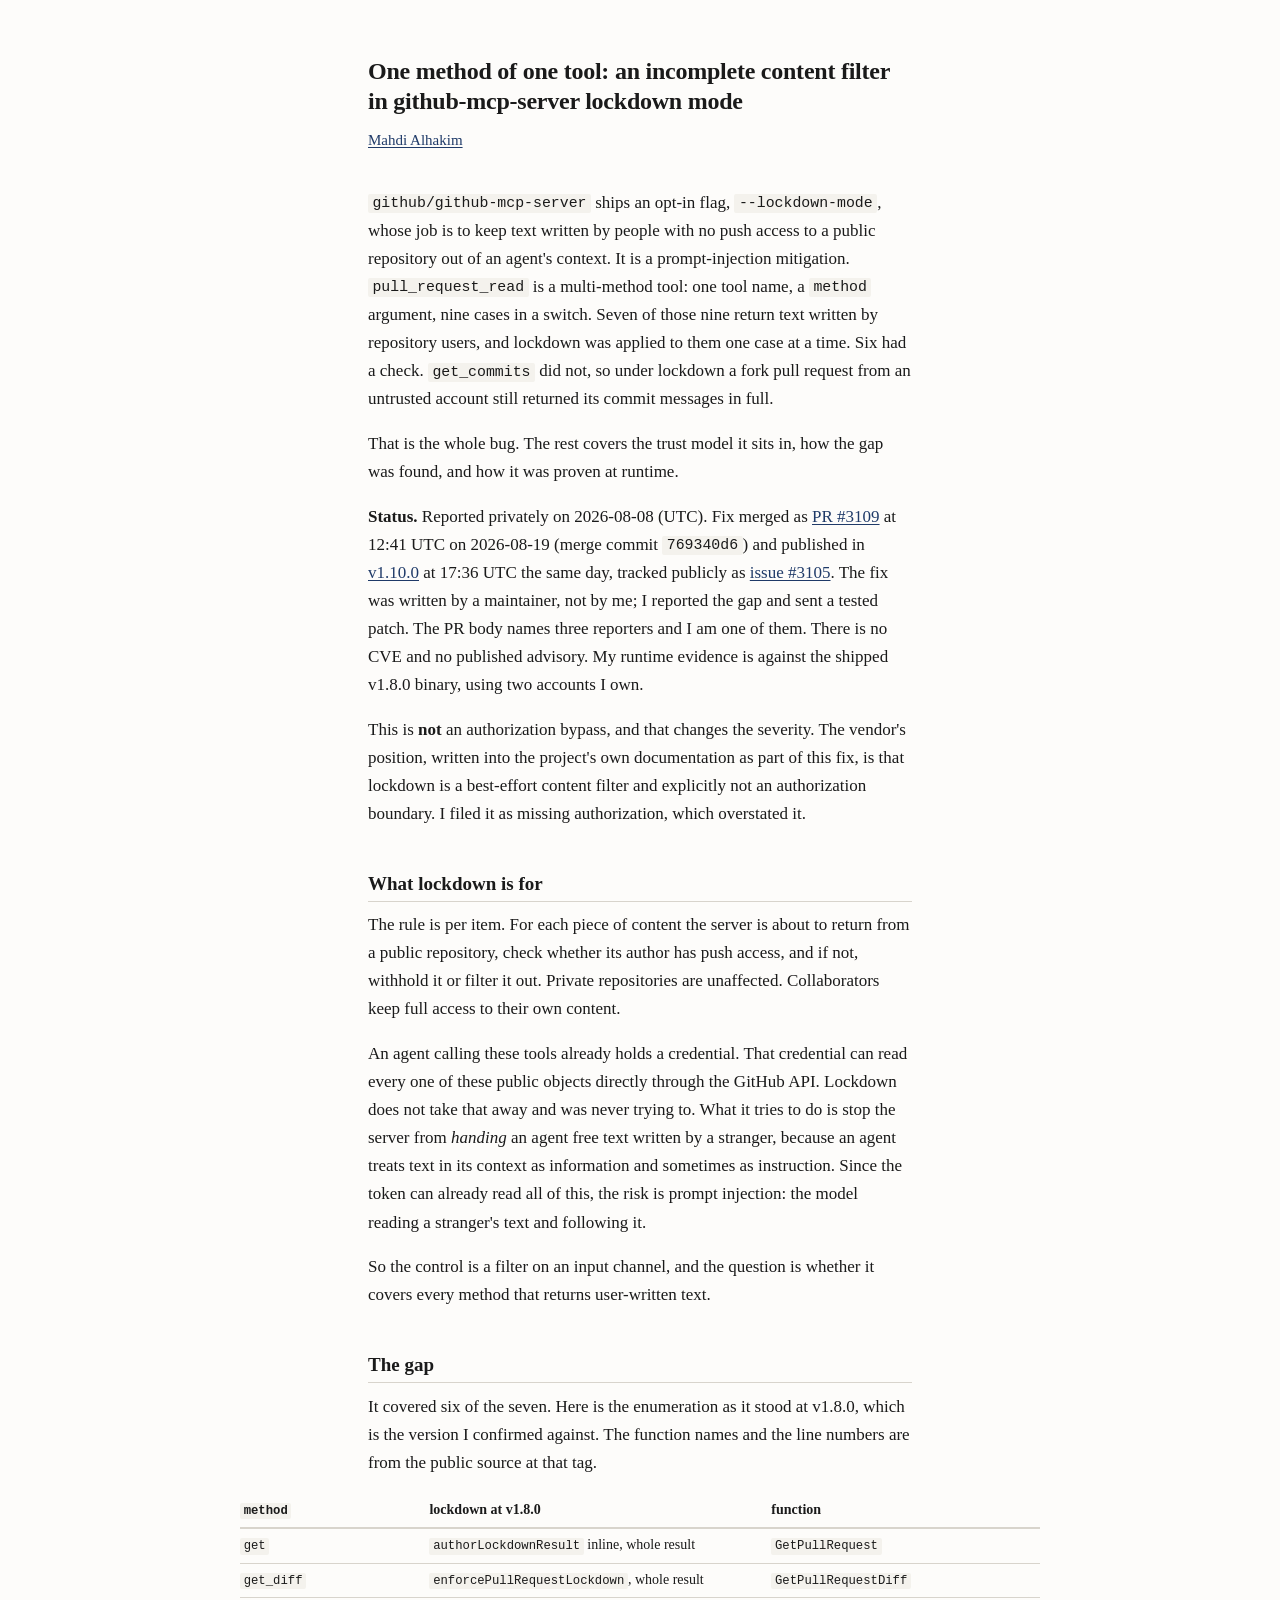
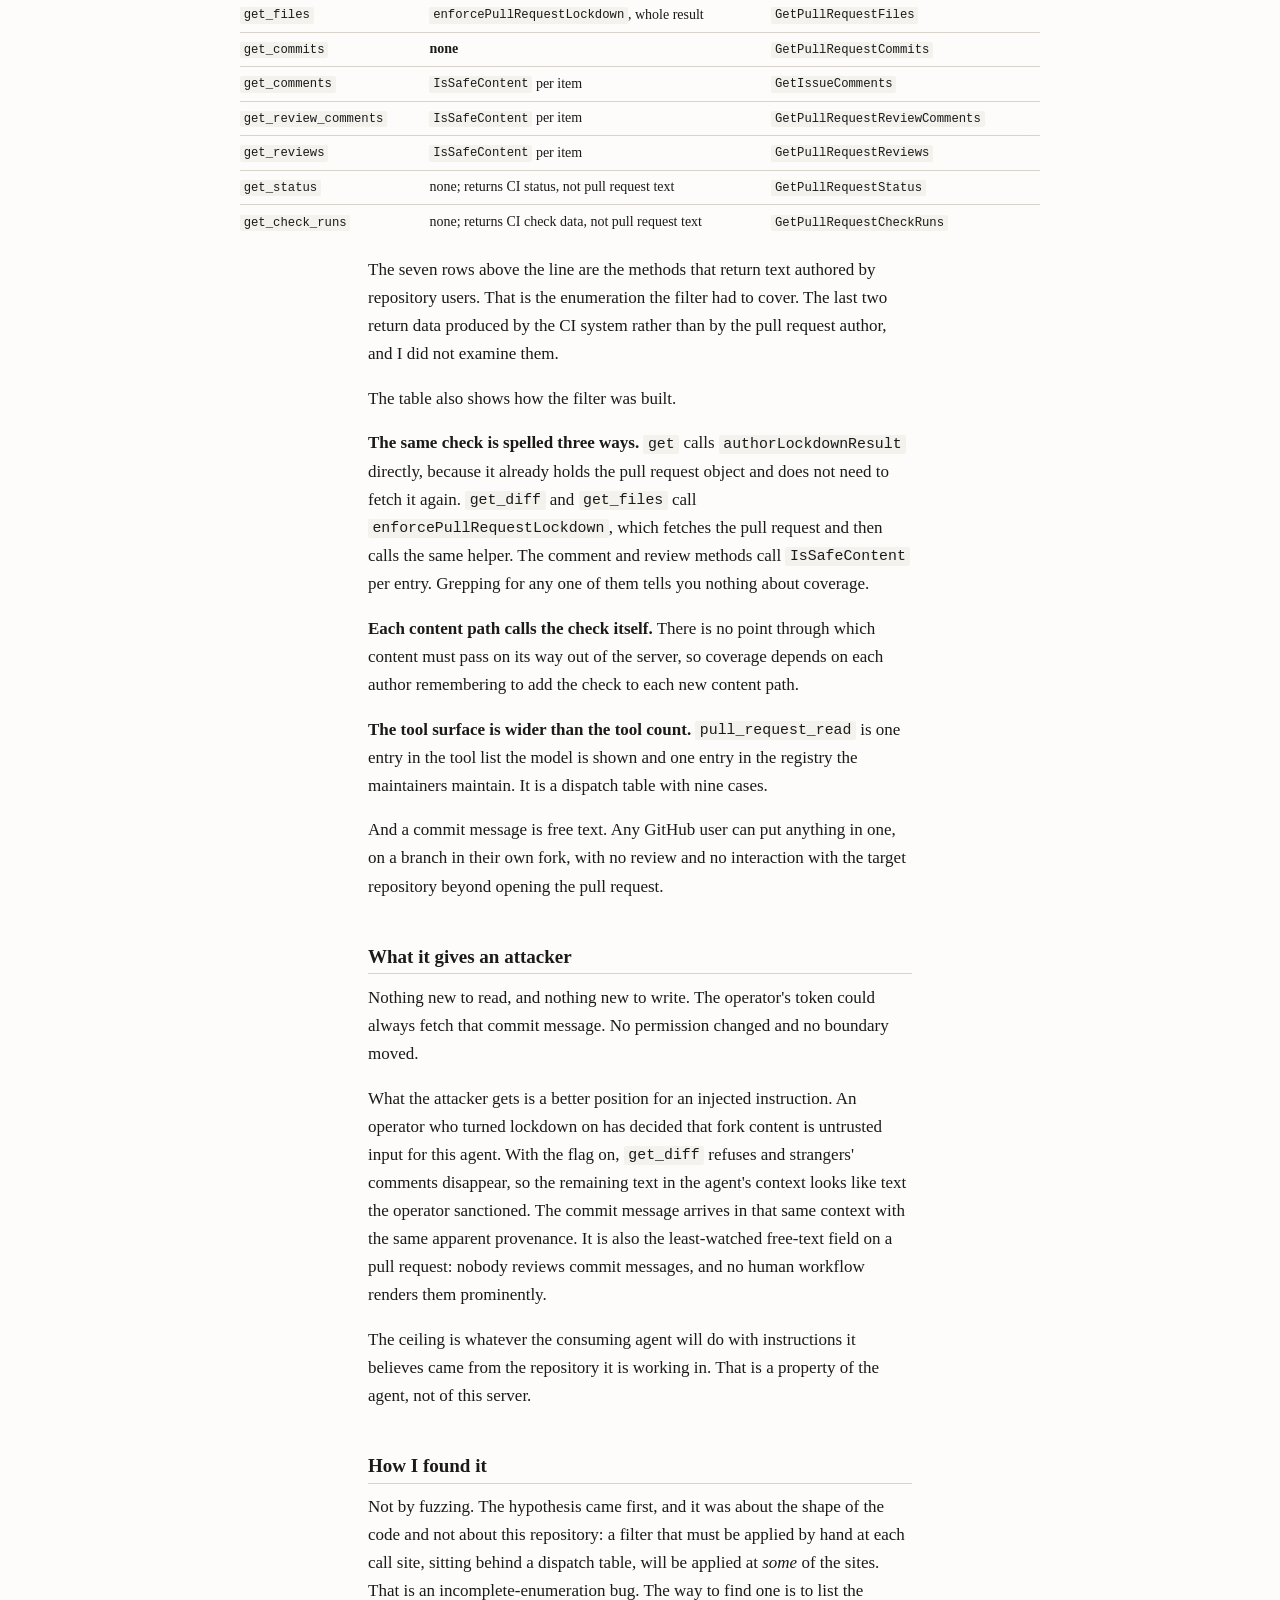
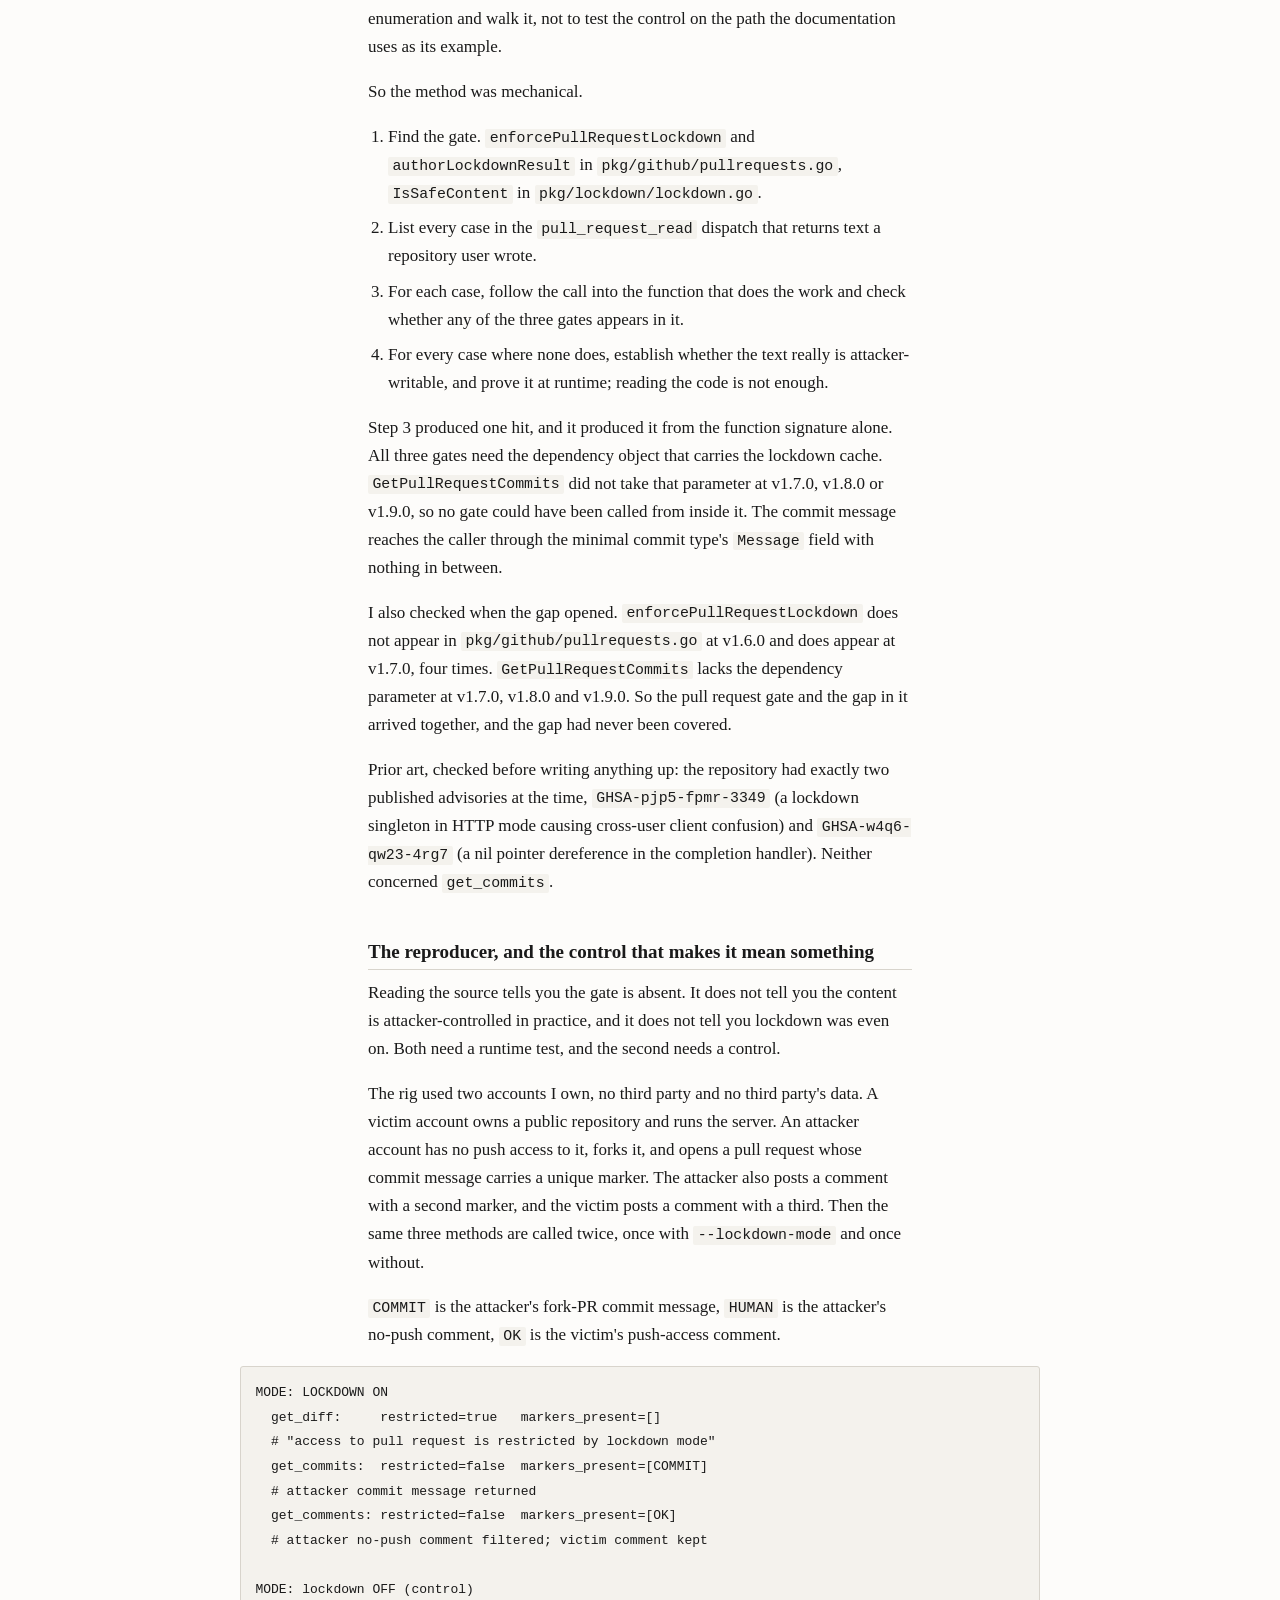
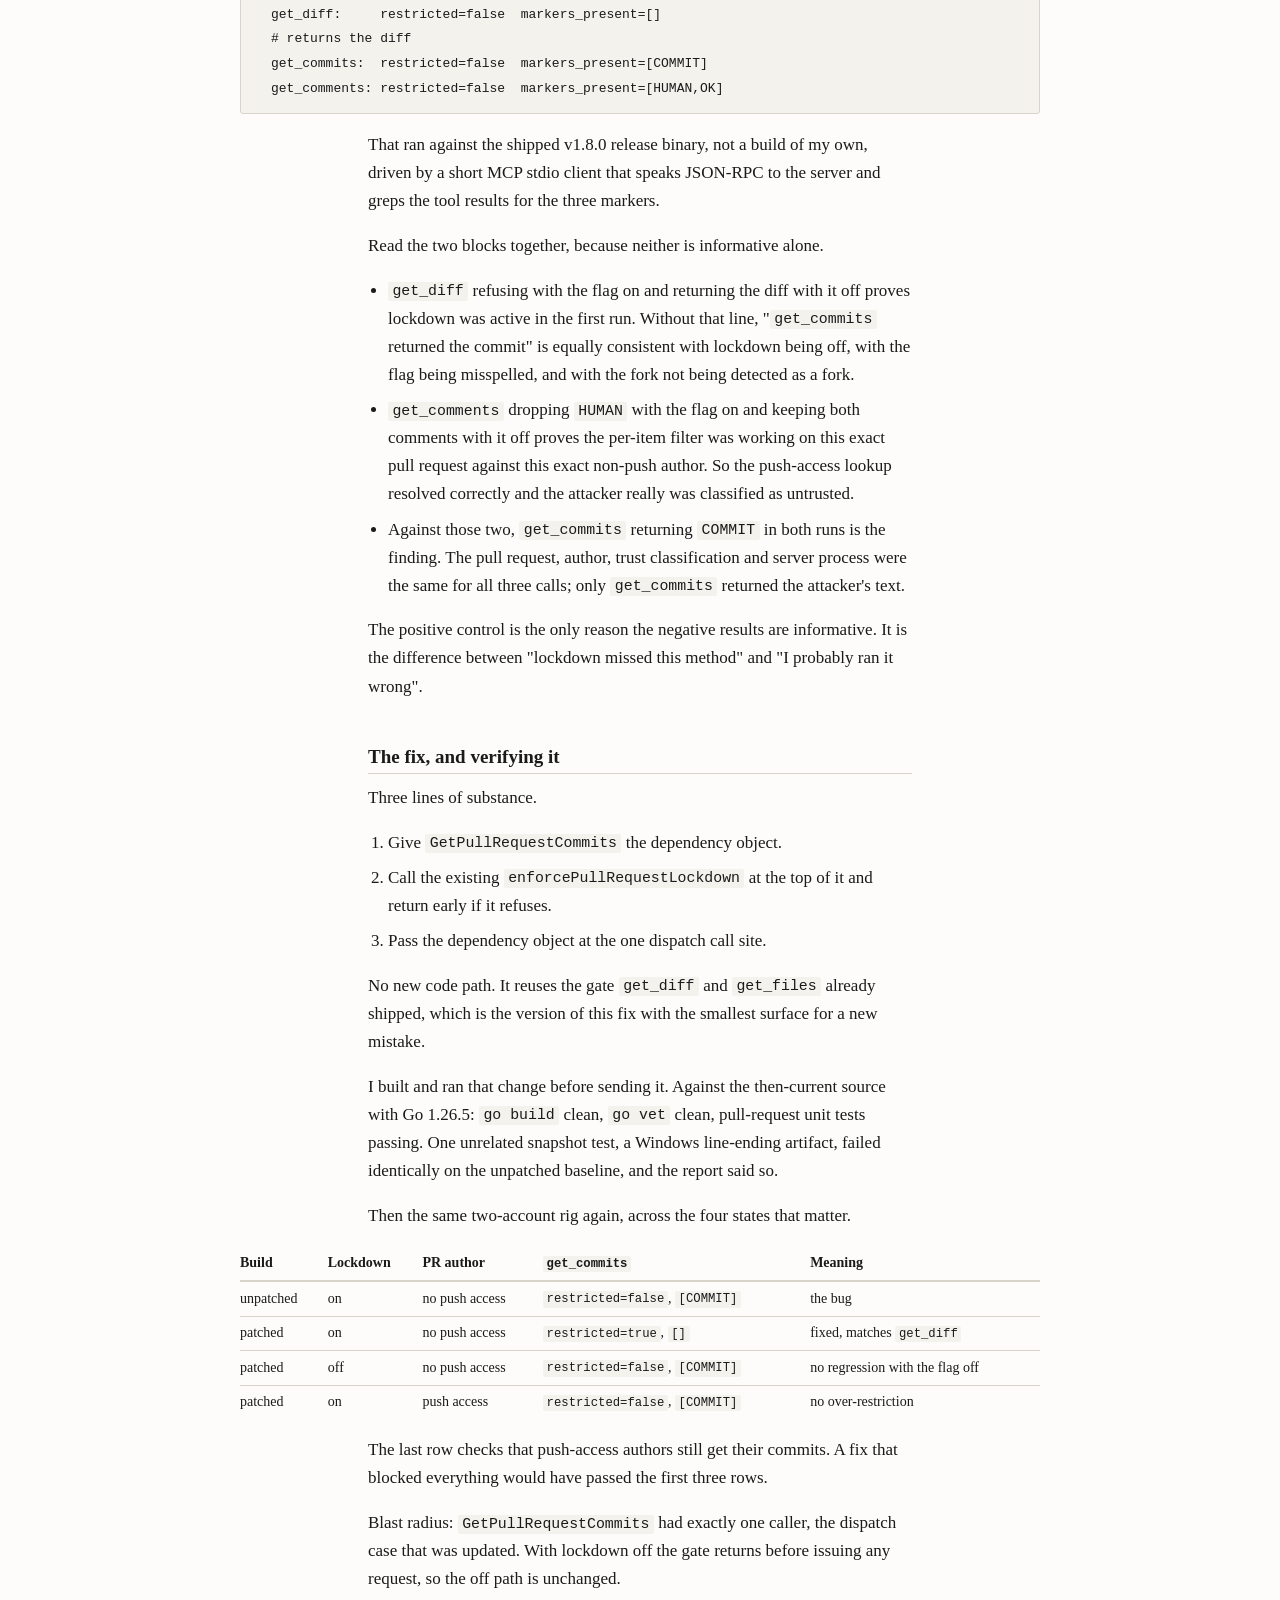
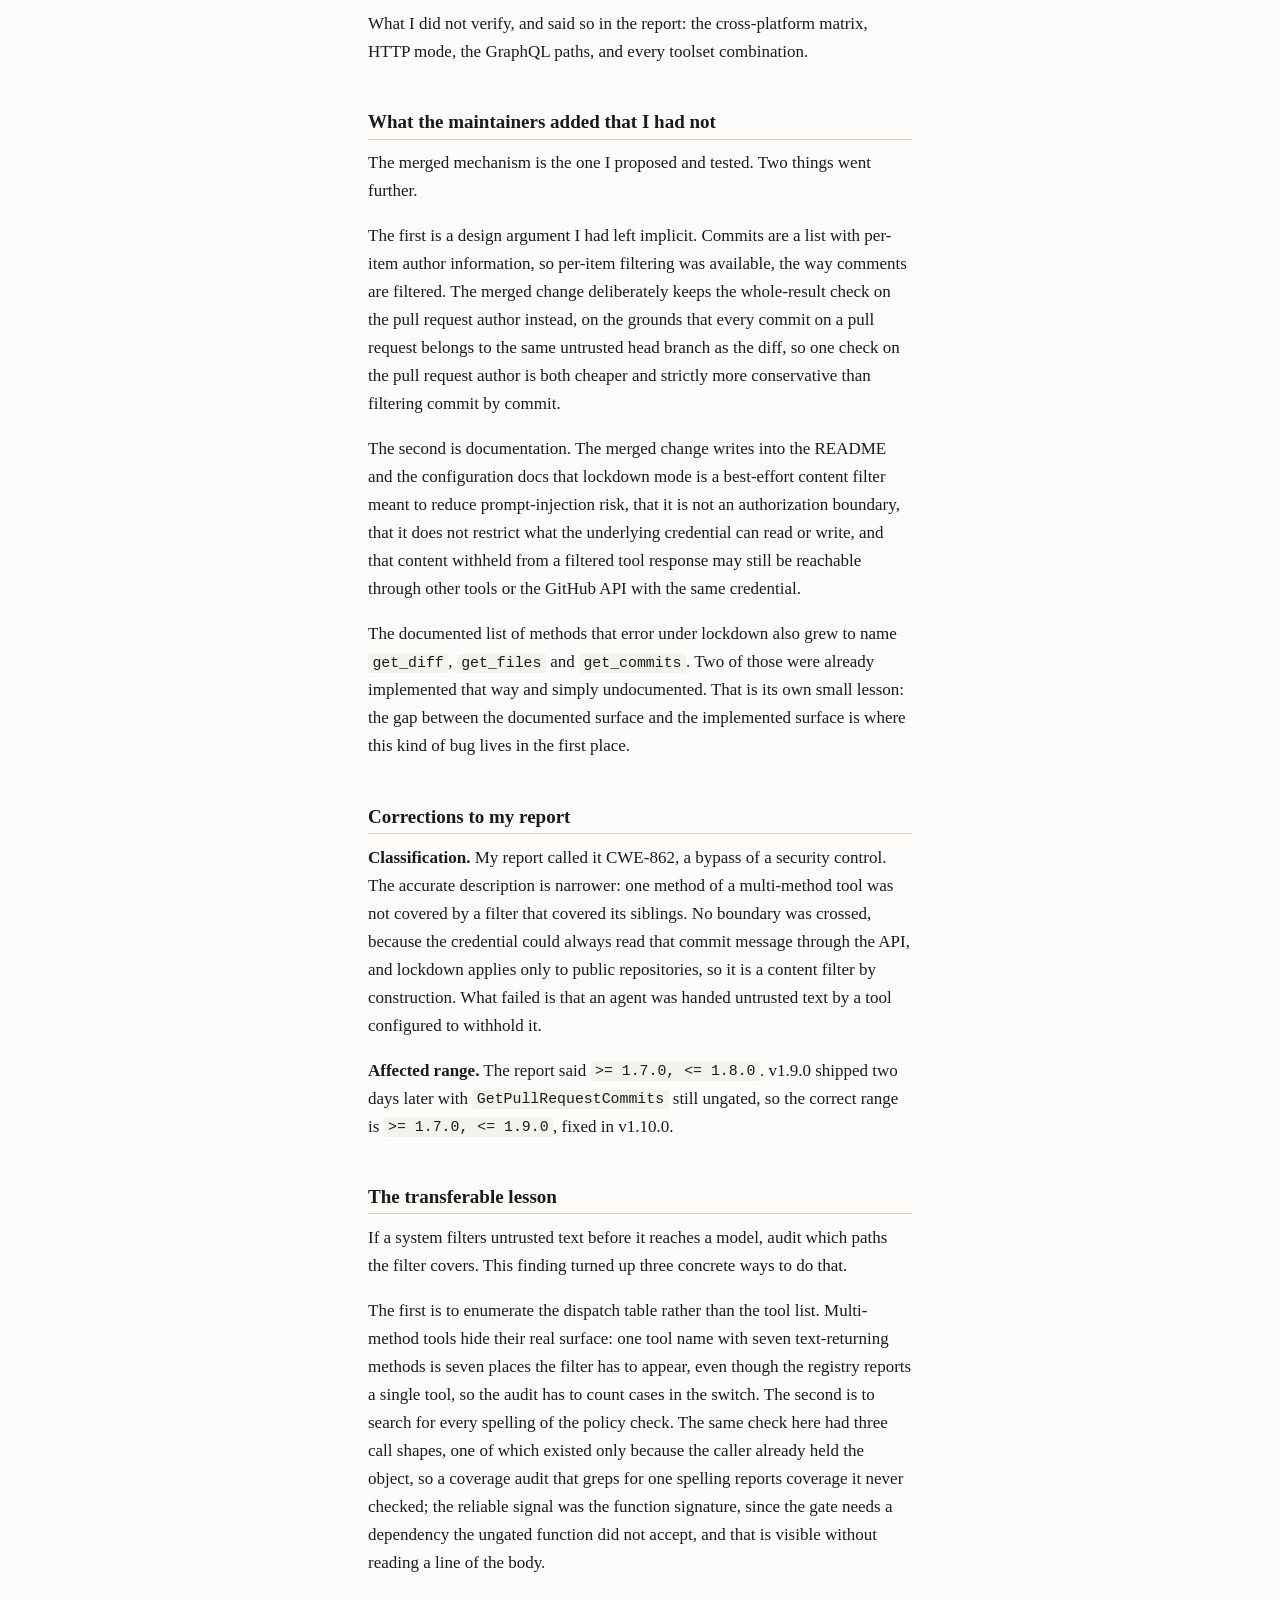
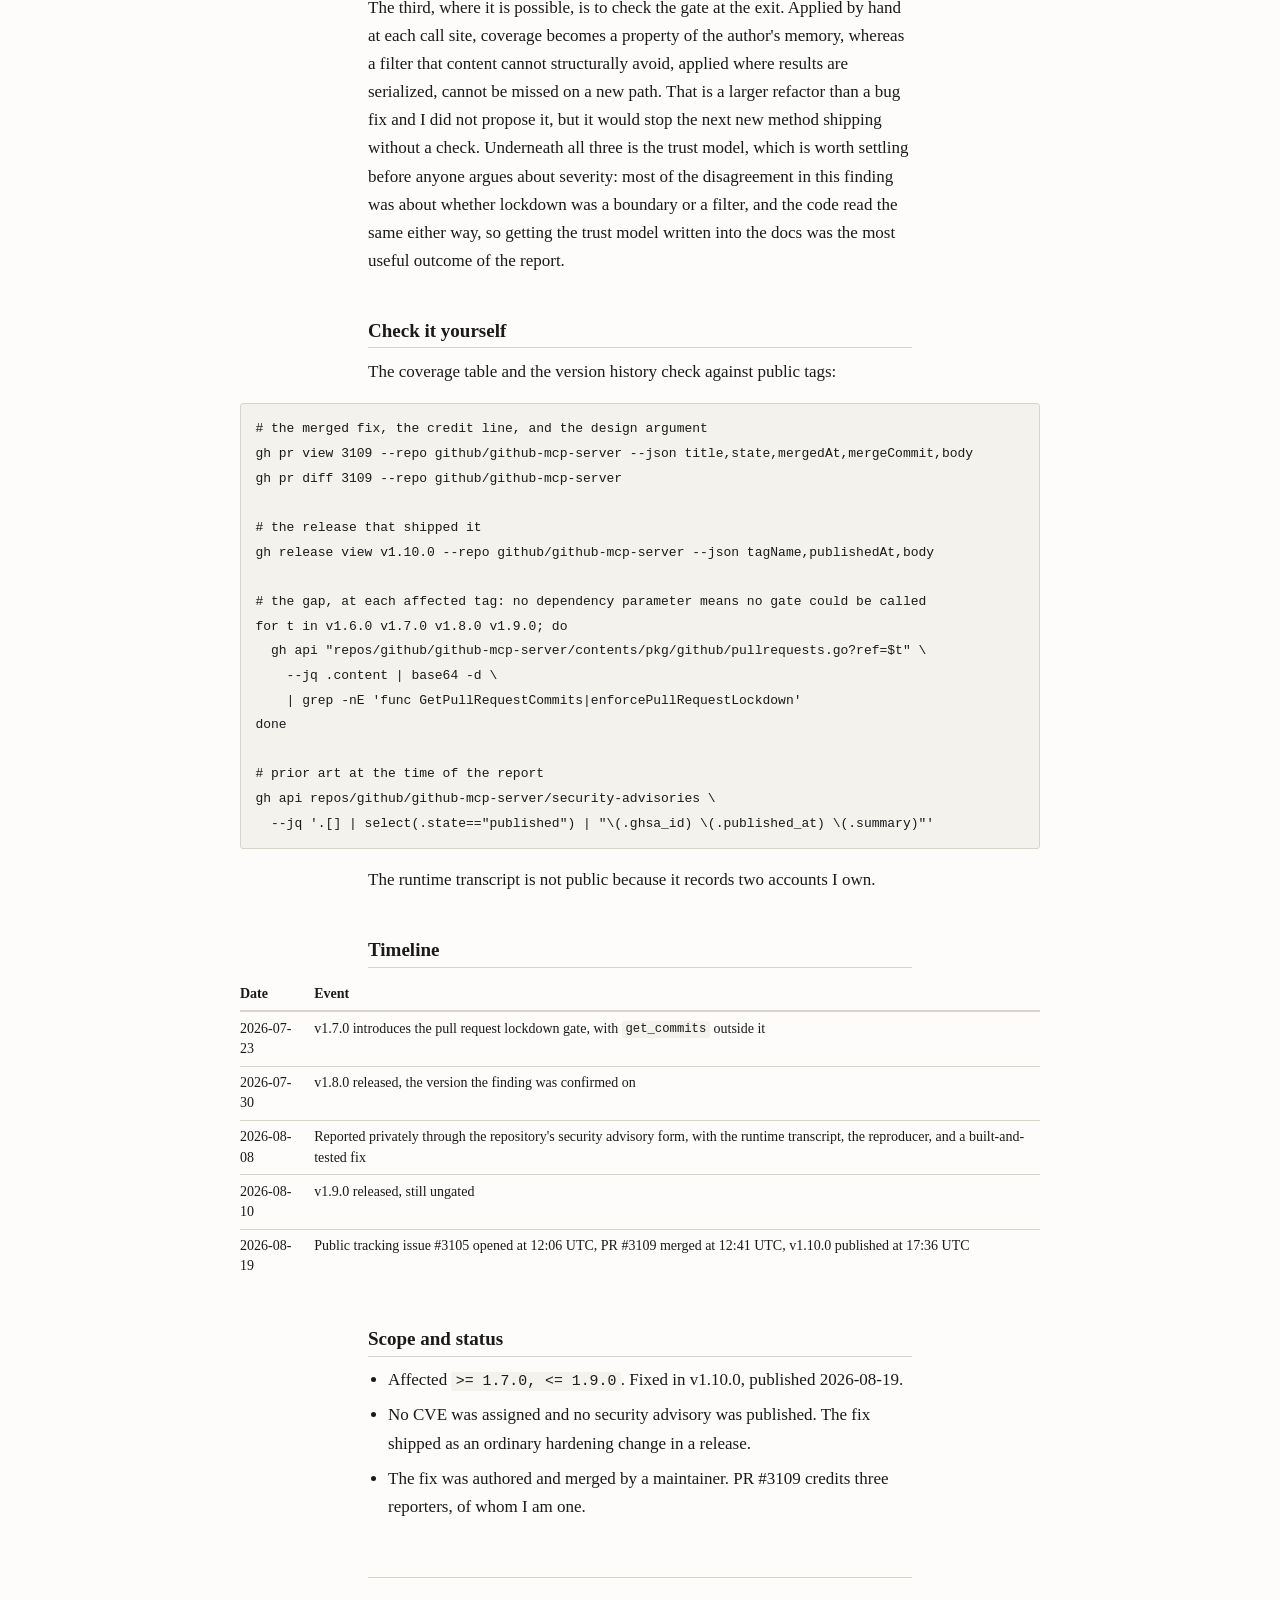
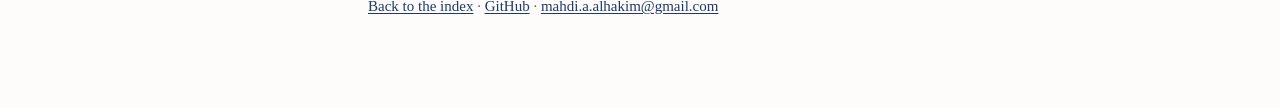
==== commit 0aad516d: "Projects first; shorter writeups; table order, wider tables and code blocks, dark-mode scroll cue" ====
--- a/writeups/github-mcp-lockdown/index.html
+++ b/writeups/github-mcp-lockdown/index.html
@@ -29,20 +29,19 @@
 switch. Seven of those nine return text written by repository users, and lockdown was applied to them one
 case at a time. Six had a check. <code>get_commits</code> did not, so under lockdown
 a fork pull request from an untrusted account still returned its commit messages in full.</p>
-<p>That is the whole bug. The rest of this is the trust model it sits in, how the gap was found, how it was
-proven at runtime instead of read off the source, and where my own report was wide of the mark.</p>
+<p>That is the whole bug. The rest covers the trust model it sits in, how the gap was found, and how it was
+proven at runtime.</p>
 <p><strong>Status.</strong> Reported privately on 2026-08-08 (UTC). Fix merged as
 <a href="https://github.com/github/github-mcp-server/pull/3109">PR #3109</a> at 12:41 UTC on 2026-08-19 (merge commit
 <code>769340d6</code>) and published in
 <a href="https://github.com/github/github-mcp-server/releases/tag/v1.10.0">v1.10.0</a> at 17:36 UTC the same day,
 tracked publicly as <a href="https://github.com/github/github-mcp-server/issues/3105">issue #3105</a>. The fix was
 written by a maintainer, not by me; I reported the gap and sent a tested patch. The PR body names three
-reporters and I am one of them. There is no CVE and no published advisory. Everything below is either in
-that public record or is my own evidence against the shipped v1.8.0 binary using two accounts I own.</p>
+reporters and I am one of them. There is no CVE and no published advisory. My runtime evidence is against
+the shipped v1.8.0 binary, using two accounts I own.</p>
 <p>This is <strong>not</strong> an authorization bypass, and that changes the severity. The vendor's position, written
 into the project's own documentation as part of this fix, is that lockdown is a best-effort content filter
-and explicitly not an authorization boundary. I filed it as missing authorization. That was wrong, and the
-section near the end says how.</p>
+and explicitly not an authorization boundary. I filed it as missing authorization, which overstated it.</p>
 <h2 id="what-lockdown-is-for">What lockdown is for</h2>
 <p>The rule is per item. For each piece of content the server is about to return from a public repository,
 check whether its author has push access, and if not, withhold it or filter it out. Private repositories are
@@ -61,55 +60,55 @@
 <thead>
 <tr>
 <th><code>method</code></th>
+<th>lockdown at v1.8.0</th>
 <th>function</th>
-<th>lockdown at v1.8.0</th>
 </tr>
 </thead>
 <tbody>
 <tr>
 <td><code>get</code></td>
+<td><code>authorLockdownResult</code> inline, whole result</td>
 <td><code>GetPullRequest</code></td>
-<td><code>authorLockdownResult</code> inline, whole result</td>
 </tr>
 <tr>
 <td><code>get_diff</code></td>
+<td><code>enforcePullRequestLockdown</code>, whole result</td>
 <td><code>GetPullRequestDiff</code></td>
+</tr>
+<tr>
+<td><code>get_files</code></td>
 <td><code>enforcePullRequestLockdown</code>, whole result</td>
-</tr>
-<tr>
-<td><code>get_files</code></td>
 <td><code>GetPullRequestFiles</code></td>
-<td><code>enforcePullRequestLockdown</code>, whole result</td>
 </tr>
 <tr>
 <td><code>get_commits</code></td>
+<td><strong>none</strong></td>
 <td><code>GetPullRequestCommits</code></td>
-<td><strong>none</strong></td>
 </tr>
 <tr>
 <td><code>get_comments</code></td>
+<td><code>IsSafeContent</code> per item</td>
 <td><code>GetIssueComments</code></td>
+</tr>
+<tr>
+<td><code>get_review_comments</code></td>
 <td><code>IsSafeContent</code> per item</td>
-</tr>
-<tr>
-<td><code>get_review_comments</code></td>
 <td><code>GetPullRequestReviewComments</code></td>
+</tr>
+<tr>
+<td><code>get_reviews</code></td>
 <td><code>IsSafeContent</code> per item</td>
-</tr>
-<tr>
-<td><code>get_reviews</code></td>
 <td><code>GetPullRequestReviews</code></td>
-<td><code>IsSafeContent</code> per item</td>
 </tr>
 <tr>
 <td><code>get_status</code></td>
+<td>none; returns CI status, not pull request text</td>
 <td><code>GetPullRequestStatus</code></td>
-<td>none; returns CI status, not pull request text</td>
 </tr>
 <tr>
 <td><code>get_check_runs</code></td>
+<td>none; returns CI check data, not pull request text</td>
 <td><code>GetPullRequestCheckRuns</code></td>
-<td>none; returns CI check data, not pull request text</td>
 </tr>
 </tbody>
 </table></div>
@@ -139,8 +138,7 @@
 that same context with the same apparent provenance. It is also the least-watched free-text field on a pull
 request: nobody reviews commit messages, and no human workflow renders them prominently.</p>
 <p>The ceiling is whatever the consuming agent will do with instructions it believes came from the repository
-it is working in. That is a property of the agent, not of this server, and I had not surveyed it. Which is
-one reason the score I attached to the report was weaker than I made it sound.</p>
+it is working in. That is a property of the agent, not of this server.</p>
 <h2 id="how-i-found-it">How I found it</h2>
 <p>Not by fuzzing. The hypothesis came first, and it was about the shape of the code and not about this
 repository: a filter that must be applied by hand at each call site, sitting behind a dispatch table, will
@@ -160,7 +158,7 @@
 dependency object that carries the lockdown cache. <code>GetPullRequestCommits</code> did not take that parameter at
 v1.7.0, v1.8.0 or v1.9.0, so no gate could have been called from inside it. The commit message reaches the
 caller through the minimal commit type's <code>Message</code> field with nothing in between.</p>
-<p>I also checked when the gap opened, because an affected range you cannot defend is worse than no range.
+<p>I also checked when the gap opened.
 <code>enforcePullRequestLockdown</code> does not appear in <code>pkg/github/pullrequests.go</code> at v1.6.0 and does appear at
 v1.7.0, four times. <code>GetPullRequestCommits</code> lacks the dependency parameter at v1.7.0, v1.8.0 and v1.9.0. So
 the pull request gate and the gap in it arrived together, and the gap had never been covered.</p>
@@ -180,12 +178,16 @@
 <p><code>COMMIT</code> is the attacker's fork-PR
 commit message, <code>HUMAN</code> is the attacker's no-push comment, <code>OK</code> is the victim's push-access comment.</p>
 <pre><code>MODE: LOCKDOWN ON
-  get_diff:     restricted=true   markers_present=[]        (&quot;access to pull request is restricted by lockdown mode&quot;)
-  get_commits:  restricted=false  markers_present=[COMMIT]  (attacker commit message returned)
-  get_comments: restricted=false  markers_present=[OK]      (attacker no-push comment filtered; victim comment kept)
+  get_diff:     restricted=true   markers_present=[]
+  # &quot;access to pull request is restricted by lockdown mode&quot;
+  get_commits:  restricted=false  markers_present=[COMMIT]
+  # attacker commit message returned
+  get_comments: restricted=false  markers_present=[OK]
+  # attacker no-push comment filtered; victim comment kept
 
 MODE: lockdown OFF (control)
-  get_diff:     restricted=false  markers_present=[]        (returns the diff)
+  get_diff:     restricted=false  markers_present=[]
+  # returns the diff
   get_commits:  restricted=false  markers_present=[COMMIT]
   get_comments: restricted=false  markers_present=[HUMAN,OK]
 </code></pre>
@@ -206,7 +208,7 @@
 <p>The positive control is the only reason the negative results are informative. It is the difference between
 "lockdown missed this method" and "I probably ran it wrong".</p>
 <h2 id="the-fix-and-verifying-it">The fix, and verifying it</h2>
-<p>Three lines of substance, deliberately boring.</p>
+<p>Three lines of substance.</p>
 <ol>
 <li>Give <code>GetPullRequestCommits</code> the dependency object.</li>
 <li>Call the existing <code>enforcePullRequestLockdown</code> at the top of it and return early if it refuses.</li>
@@ -215,10 +217,8 @@
 <p>No new code path. It reuses the gate <code>get_diff</code> and <code>get_files</code> already shipped, which is the version of
 this fix with the smallest surface for a new mistake.</p>
 <p>I built and ran that change before sending it. Against the then-current source with Go 1.26.5: <code>go build</code> clean, <code>go vet</code> clean,
-pull-request unit tests passing. One unrelated test failed on a tool-schema snapshot, caused by a trailing
-carriage return in base64 icon data, which is a line-ending artifact of my Windows checkout. I proved it
-pre-existing by stashing the patch and getting the identical failure on the unpatched baseline, and said so
-in the report so the red test was not left unexplained.</p>
+pull-request unit tests passing. One unrelated snapshot test, a Windows line-ending artifact, failed
+identically on the unpatched baseline, and the report said so.</p>
 <p>Then the same two-account rig again, across the four states that matter.</p>
 <div class="scroll"><table>
 <thead>
@@ -266,17 +266,15 @@
 <p>Blast radius: <code>GetPullRequestCommits</code> had exactly one caller, the dispatch case that was updated. With
 lockdown off the gate returns before issuing any request, so the off path is unchanged.</p>
 <p>What I did not verify, and said so in the report: the cross-platform matrix, HTTP mode, the GraphQL paths,
-and every toolset combination. The maintainers' CI and review were the final gate, not my local run.</p>
+and every toolset combination.</p>
 <h2 id="what-the-maintainers-added-that-i-had-not">What the maintainers added that I had not</h2>
-<p>The merged mechanism is the one I proposed and tested. Two things went further, and both are worth reading
-if you care how vendors reason about this class of control.</p>
+<p>The merged mechanism is the one I proposed and tested. Two things went further.</p>
 <p>The first is a design argument I had left implicit. Commits are a list with per-item author information, so
 per-item filtering was available, the way comments are filtered. The merged change deliberately keeps the
 whole-result check on the pull request author instead, on the grounds that every commit on a pull request
 belongs to the same untrusted head branch as the diff, so one check on the pull request author is both
-cheaper and strictly more conservative than filtering commit by commit. I agree, and I had not made the
-argument.</p>
-<p>The second is documentation, and it is the part that corrected me. The merged change writes into the README
+cheaper and strictly more conservative than filtering commit by commit.</p>
+<p>The second is documentation. The merged change writes into the README
 and the configuration docs that lockdown mode is a best-effort content filter meant to reduce
 prompt-injection risk, that it is not an authorization boundary, that it does not restrict what the
 underlying credential can read or write, and that content withheld from a filtered tool response may still
@@ -285,34 +283,14 @@
 <code>get_commits</code>. Two of those were already implemented that way and simply undocumented. That is its own
 small lesson: the gap between the documented surface and the implemented surface is where this kind of bug
 lives in the first place.</p>
-<h2 id="what-i-got-wrong">What I got wrong</h2>
-<p><strong>I filed it as missing authorization.</strong> My report classified it CWE-862 and described it as a bypass of a
-security control. On the vendor's framing, now in the documentation, the correct description is narrower and
-duller: one method of a multi-method tool was not covered by a filter that covered its siblings. The defect
-and the fix are identical either way. The severity story is not. "Authorization bypass" implies a boundary
-was crossed. Nothing was crossed, because the credential could always read that commit message through the
-API. What failed is that an agent was handed untrusted text by a tool configured to withhold untrusted text.
-That is a real problem for the agent and it is not an access-control problem.</p>
-<p>I should have derived that myself from the fact that lockdown applies only to public repositories. A control
-that filters content the caller can fetch anyway by other means is a content filter by construction. I had
-the evidence for the right framing and reached for the wrong vocabulary, which inflates a report without
-adding anything to it.</p>
-<p><strong>I claimed it defeated "the stated purpose" of lockdown.</strong> The purpose was in fact stated loosely enough
-that part of the fix was to state it properly. Writing "defeats the stated purpose" put weight on
-documentation I had not read closely.</p>
-<p><strong>I scored it with a user-interaction requirement.</strong> I rated it Medium, assuming the agent only reads the
-pull request when a user asks, which lowers the score. I flagged in the report that dropping the assumption
-raises it and left the choice to the triager. I still think submitting the conservative score was right, but
-my reasoning for it was weak: whether an agent reads a pull request unprompted is a property of the
-consuming agent, which I had not surveyed.</p>
-<p><strong>My affected range was wrong, and I am correcting it here.</strong> The report said <code>&gt;= 1.7.0, &lt;= 1.8.0</code>. That was
-true on 2026-08-08, when I sent it, and false by 2026-08-10, when v1.9.0 shipped with <code>GetPullRequestCommits</code> still lacking
-the dependency parameter. The correct published range is <code>&gt;= 1.7.0, &lt;= 1.9.0</code>, fixed in v1.10.0. I wrote a
-range pinned to the latest release at the time of writing and then never revisited it over the ten days
-before the fix landed. I should have rechecked the range when v1.9.0 shipped.</p>
-<p><strong>I do not know what the other two reporters reported.</strong> Three of us are credited on the fix. The public
-record does not break down who said what and I have not tried to reconstruct it. I was not necessarily
-first. This writeup is my own report and my own evidence only.</p>
+<h2 id="corrections-to-my-report">Corrections to my report</h2>
+<p><strong>Classification.</strong> My report called it CWE-862, a bypass of a security control. The accurate description
+is narrower: one method of a multi-method tool was not covered by a filter that covered its siblings. No
+boundary was crossed, because the credential could always read that commit message through the API, and
+lockdown applies only to public repositories, so it is a content filter by construction. What failed is
+that an agent was handed untrusted text by a tool configured to withhold it.</p>
+<p><strong>Affected range.</strong> The report said <code>&gt;= 1.7.0, &lt;= 1.8.0</code>. v1.9.0 shipped two days later with
+<code>GetPullRequestCommits</code> still ungated, so the correct range is <code>&gt;= 1.7.0, &lt;= 1.9.0</code>, fixed in v1.10.0.</p>
 <h2 id="the-transferable-lesson">The transferable lesson</h2>
 <p>If a system filters untrusted text before it reaches a model, audit which paths the filter covers. This
 finding turned up three concrete ways to do that.</p>
@@ -331,12 +309,8 @@
 disagreement in this finding was about whether lockdown was a boundary or a filter, and the code read the
 same either way, so getting the trust model written into the docs was the most useful outcome of the
 report.</p>
-<p>And one about reporting: <strong>a negative result in a security test needs a positive control in the same
-run,</strong> because a failed attack and one that never ran produce the same transcript. Here the control was free, because the sibling methods were already gated, so one extra call
-proved the rig was live.</p>
 <h2 id="check-it-yourself">Check it yourself</h2>
-<p>Everything in the coverage table and the version archaeology is public source at public tags. These are the
-commands.</p>
+<p>The coverage table and the version history check against public tags:</p>
 <pre><code class="language-bash"># the merged fix, the credit line, and the design argument
 gh pr view 3109 --repo github/github-mcp-server --json title,state,mergedAt,mergeCommit,body
 gh pr diff 3109 --repo github/github-mcp-server
@@ -355,8 +329,7 @@
 gh api repos/github/github-mcp-server/security-advisories \
   --jq '.[] | select(.state==&quot;published&quot;) | &quot;\(.ghsa_id) \(.published_at) \(.summary)&quot;'
 </code></pre>
-<p>The runtime transcript is not public, because it is a recording of two accounts I own. The rig is two
-accounts and a short script, so it is reproducible on demand and not something to take on trust.</p>
+<p>The runtime transcript is not public because it records two accounts I own.</p>
 <h2 id="timeline">Timeline</h2>
 <div class="scroll"><table>
 <thead>
@@ -380,7 +353,7 @@
 </tr>
 <tr>
 <td>2026-08-10</td>
-<td>v1.9.0 released, still ungated. My stated affected range became stale here</td>
+<td>v1.9.0 released, still ungated</td>
 </tr>
 <tr>
 <td>2026-08-19</td>
@@ -391,12 +364,9 @@
 <h2 id="scope-and-status">Scope and status</h2>
 <ul>
 <li>Affected <code>&gt;= 1.7.0, &lt;= 1.9.0</code>. Fixed in v1.10.0, published 2026-08-19.</li>
-<li>Not an authorization bypass. A gap in a best-effort content filter, in the vendor's own terms.</li>
 <li>No CVE was assigned and no security advisory was published. The fix shipped as an ordinary hardening
   change in a release.</li>
 <li>The fix was authored and merged by a maintainer. PR #3109 credits three reporters, of whom I am one.</li>
-<li>Everything here is in the public issue, PR, diff, release and tagged source, or is my own report's
-  evidence against the shipped v1.8.0 binary using two accounts I own.</li>
 </ul>
 <div class="foot">
 <a href="/">Back to the index</a> &middot; <a href="https://github.com/mahdi-al-hakim">GitHub</a> &middot; <a href="mailto:mahdi.a.alhakim@gmail.com">mahdi.a.alhakim@gmail.com</a>
--- a/style.css
+++ b/style.css
@@ -8,6 +8,7 @@
   --paper: #fdfcfa;
   --link: #1f3a68;
   --code-bg: #f4f2ed;
+  --edge: rgba(0, 0, 0, 0.18);
   --measure: 34rem;
 }
 
@@ -19,6 +20,7 @@
     --paper: #16161a;
     --link: #93b4e8;
     --code-bg: #20201f;
+    --edge: rgba(255, 255, 255, 0.16);
   }
 }
 
@@ -127,14 +129,14 @@
   background:
     linear-gradient(to right, var(--paper) 30%, transparent) left / 2rem 100% no-repeat local,
     linear-gradient(to left, var(--paper) 30%, transparent) right / 2rem 100% no-repeat local,
-    radial-gradient(farthest-side at 0 50%, rgba(0, 0, 0, 0.18), transparent) left / 0.8rem 100% no-repeat scroll,
-    radial-gradient(farthest-side at 100% 50%, rgba(0, 0, 0, 0.18), transparent) right / 0.8rem 100% no-repeat scroll;
-}
-
-/* On wide screens, let tables use more width than the text column. */
-@media (min-width: 62rem) {
-  .scroll {
-    width: min(50rem, calc(100vw - 4rem));
+    radial-gradient(farthest-side at 0 50%, var(--edge), transparent) left / 0.8rem 100% no-repeat scroll,
+    radial-gradient(farthest-side at 100% 50%, var(--edge), transparent) right / 0.8rem 100% no-repeat scroll;
+}
+
+/* On wider screens, let tables and code blocks use more width than the text column. */
+@media (min-width: 40rem) {
+  .scroll, pre {
+    width: min(50rem, calc(100vw - 2.5rem));
     position: relative;
     left: 50%;
     transform: translateX(-50%);
@@ -198,3 +200,6 @@
   a { color: #000; }
   pre, table { page-break-inside: avoid; }
 }
+
+/* Lining figures: on Windows the serif fallback otherwise uses old-style numerals. */
+body { font-variant-numeric: lining-nums; }
